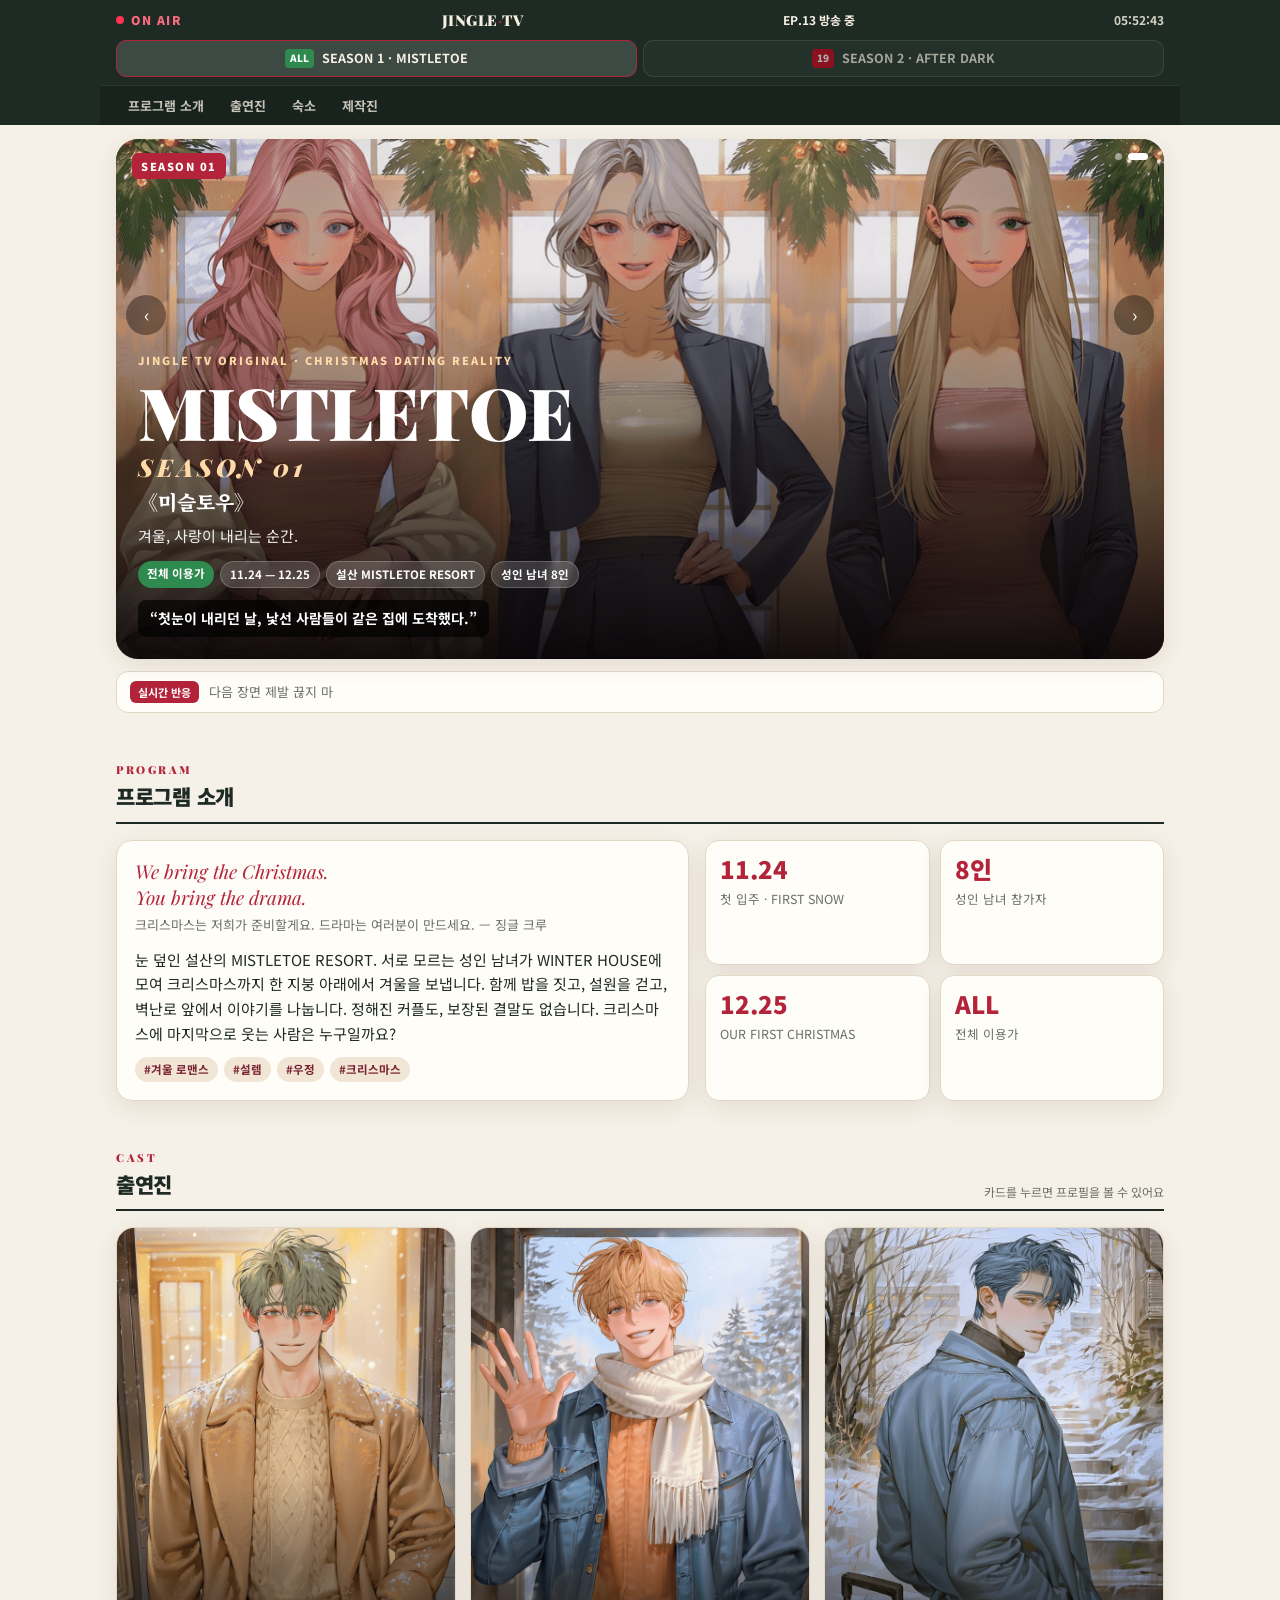
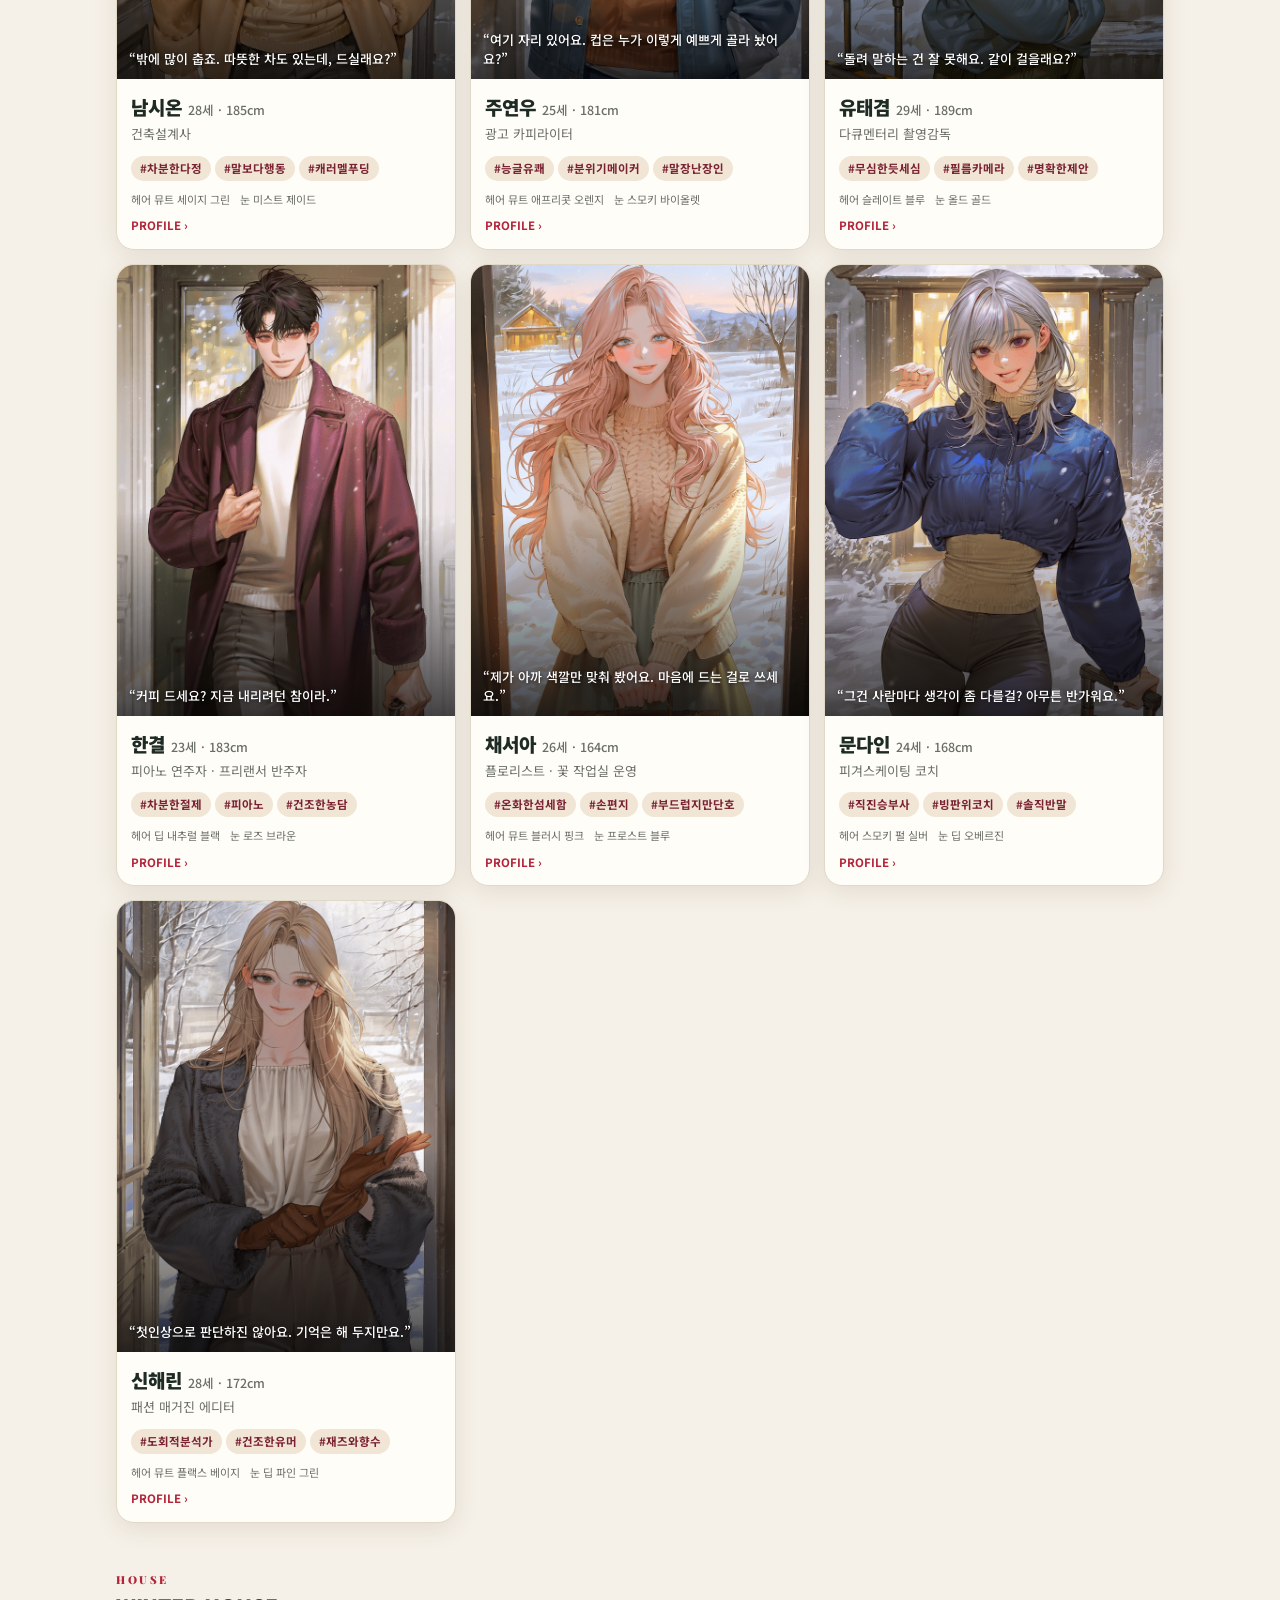
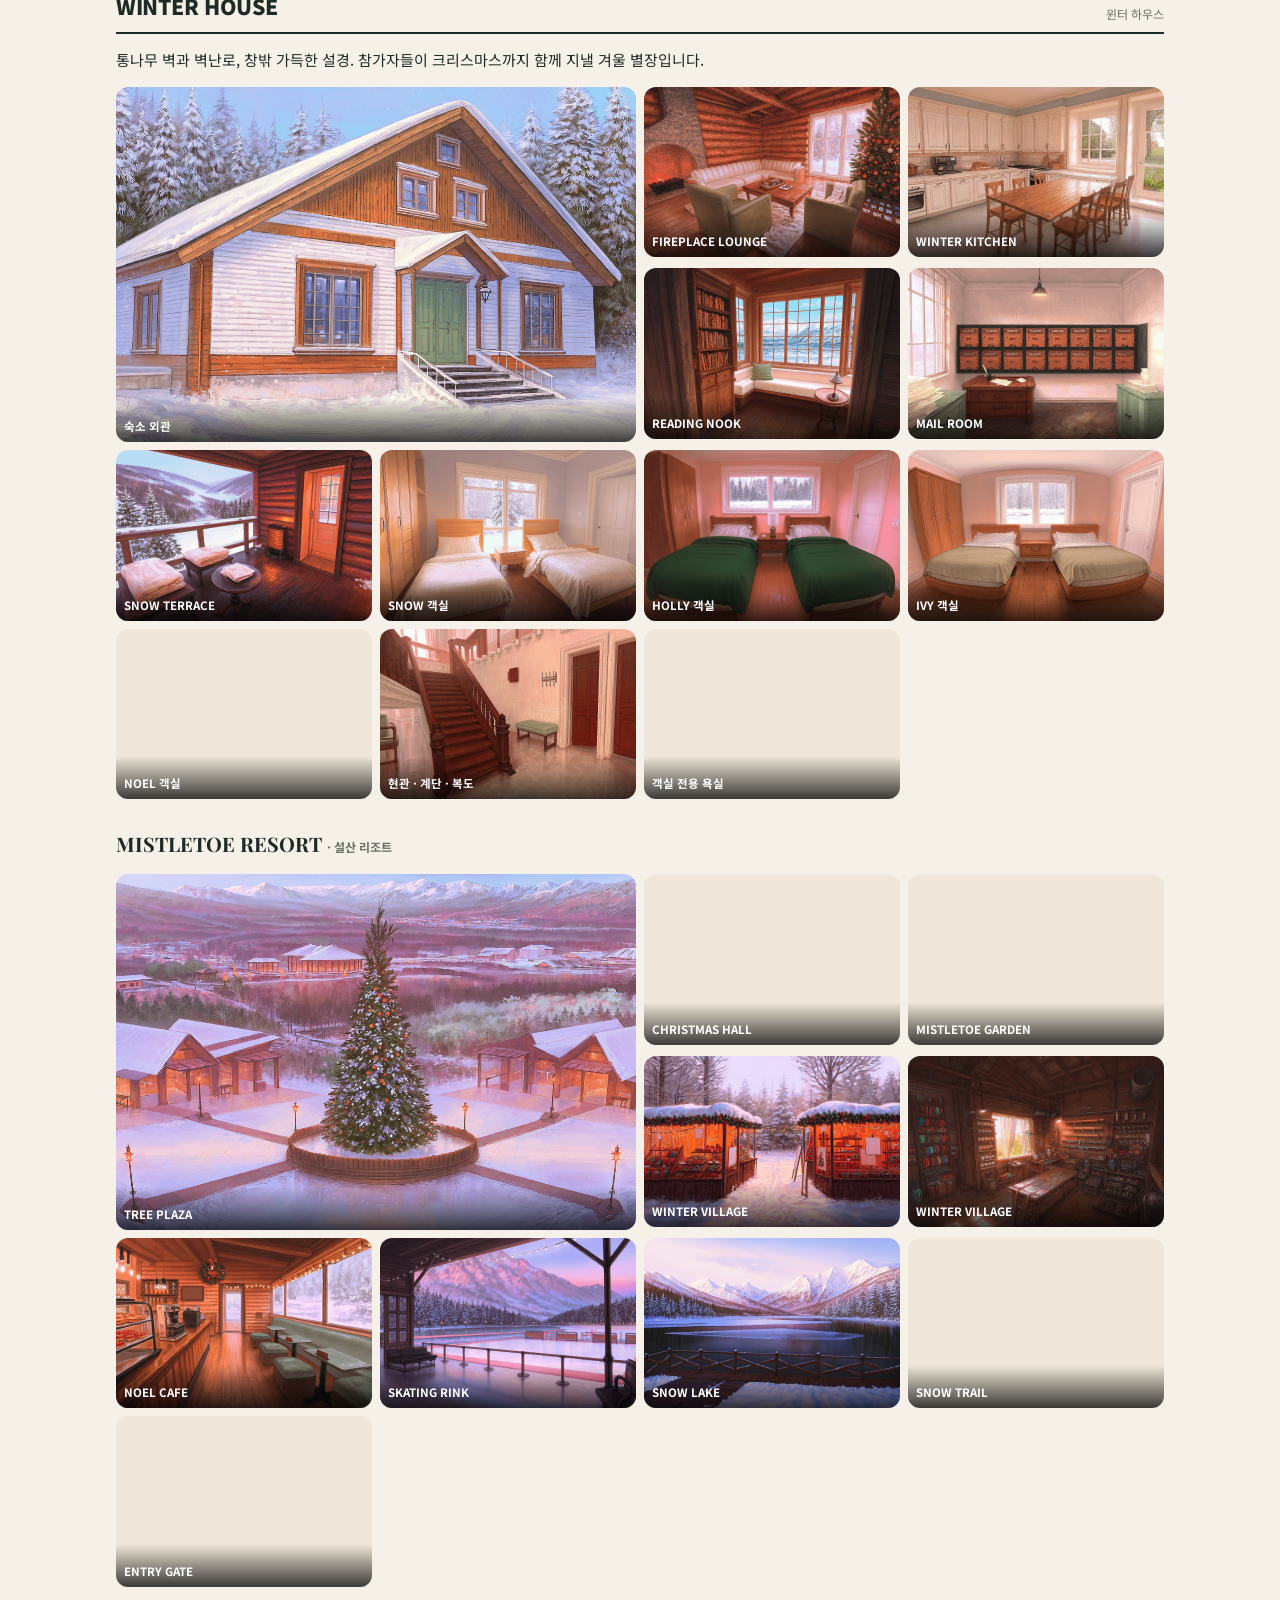
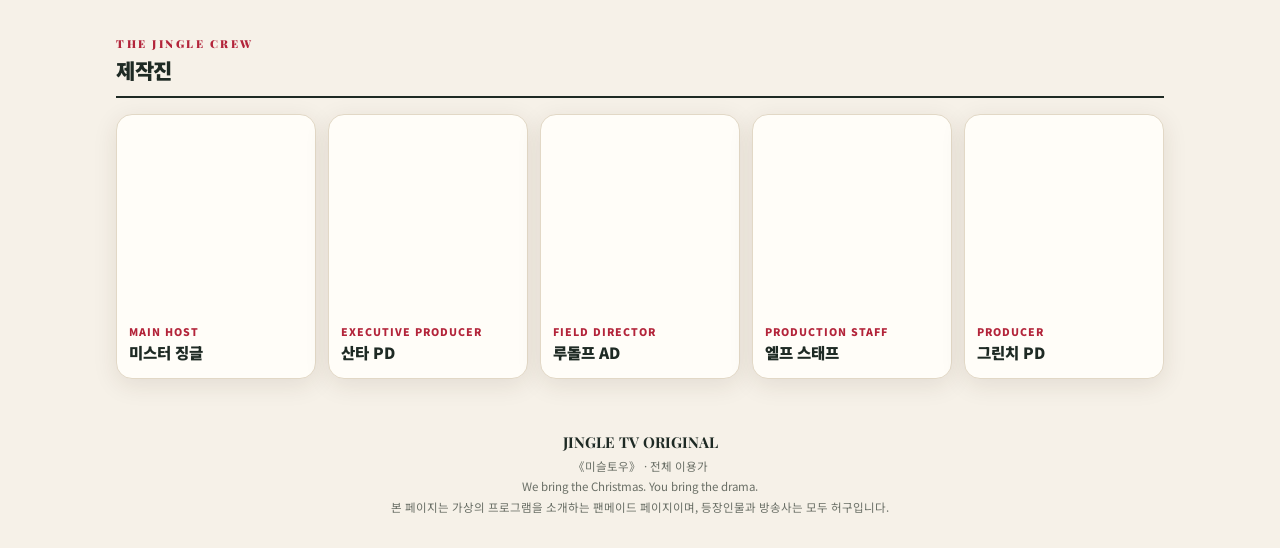
==== index.html @ e687de42 "미슬토우 프로그램 소개 페이지 Co-Authored-By: Claude Opus 5.5 <noreply@anthropic.com>" ====
<!DOCTYPE html>
<html lang="ko">
<head>
<meta charset="utf-8">
<meta name="viewport" content="width=device-width, initial-scale=1, viewport-fit=cover">
<title>미슬토우 · JINGLE TV</title>
<meta name="description" content="JINGLE TV 오리지널 크리스마스 연애 리얼리티 《미슬토우》 시즌 1 MISTLETOE · 시즌 2 AFTER DARK 프로그램 소개">
<meta property="og:title" content="《미슬토우》 · JINGLE TV ORIGINAL">
<meta property="og:description" content="겨울, 사랑이 내리는 순간. 설산 리조트에서 보내는 크리스마스.">
<meta property="og:image" content="assets/s1-group-1.png">
<link rel="preconnect" href="https://fonts.googleapis.com">
<link rel="preconnect" href="https://fonts.gstatic.com" crossorigin>
<link href="https://fonts.googleapis.com/css2?family=Noto+Sans+KR:wght@400;500;700;900&family=Noto+Serif+KR:wght@600;900&family=Playfair+Display:ital,wght@0,700;0,900;1,700&display=swap" rel="stylesheet">
<style>
/* ── SEASON THEMES ───────────────────────────── */
:root,[data-season="s1"]{
  --bg:#f6f1e8;--bg2:#efe7d9;--card:#fffdf8;--ink:#1e2a24;--sub:#6a6f66;--line:#e2d8c6;
  --acc:#b3243a;--acc2:#2f5d46;--gold:#b8913d;--chip:#f1e6d6;--chipt:#7a2232;
  --bar:#1d2b24;--bart:#f6efe2;--hero1:#2f5d46;--hero2:#7a1d2c;--shadow:0 6px 24px rgba(60,40,20,.10);
  --out:#1d2b24;--outt:#f3ede2;--sel:#b3243a;
  color-scheme:light;
}
[data-season="s2"]{
  --bg:#0e0a0c;--bg2:#160f13;--card:#1b1317;--ink:#f3e9e3;--sub:#ad9ea2;--line:#33242b;
  --acc:#c23a55;--acc2:#d4af6a;--gold:#d4af6a;--chip:#2a1b22;--chipt:#f0c9a4;
  --bar:#060405;--bart:#f3e9e3;--hero1:#2a0e18;--hero2:#4a1430;--shadow:0 6px 28px rgba(0,0,0,.45);
  --out:#060405;--outt:#efe3dc;--sel:#d4af6a;
  color-scheme:dark;
}
*{box-sizing:border-box}
html{scroll-behavior:smooth;scroll-padding-top:112px;-webkit-text-size-adjust:100%}
body{margin:0;background:var(--bg);color:var(--ink);font-family:"Noto Sans KR",system-ui,-apple-system,"Apple SD Gothic Neo",sans-serif;line-height:1.65;transition:background .5s,color .5s;overflow-x:hidden}
img{display:block;max-width:100%}
button{font:inherit;color:inherit}
a{color:inherit}
.wrap{max-width:1080px;margin:0 auto;padding:0 16px}

/* ── TOP BAR ─────────────────────────────────── */
.top{position:sticky;top:0;z-index:50;background:var(--bar);color:var(--bart);transition:background .5s;padding-top:env(safe-area-inset-top,0)}
.bar{display:flex;align-items:center;justify-content:space-between;gap:10px;height:40px;font-size:12px;font-weight:700}
.live{display:flex;align-items:center;gap:7px;letter-spacing:1.5px;color:#ff6b81;font-weight:900}
.live i{width:8px;height:8px;border-radius:50%;background:#ff3355;animation:bl 1.1s infinite}
@keyframes bl{50%{opacity:.2}}
.logo{font-family:"Playfair Display",serif;font-weight:900;font-size:15px;letter-spacing:.5px;white-space:nowrap}
.logo b{color:var(--sel)}
.clk{font-variant-numeric:tabular-nums;opacity:.85;white-space:nowrap}
.status{white-space:nowrap;overflow:hidden;text-overflow:ellipsis}
.seasonbar{display:flex;gap:6px;padding:0 0 8px}
.sbtn{flex:1;display:flex;align-items:center;justify-content:center;gap:8px;border:1px solid rgba(255,255,255,.16);background:rgba(255,255,255,.05);border-radius:10px;padding:7px 8px;cursor:pointer;font-size:12.5px;font-weight:700;color:var(--bart);opacity:.62;transition:.25s;min-width:0}
.sbtn span{white-space:nowrap;overflow:hidden;text-overflow:ellipsis}
.sbtn em{font-style:normal;font-size:10px;font-weight:900;border-radius:4px;padding:1px 5px;flex:none}
.sbtn[data-s="s1"] em{background:#2f8a4f;color:#fff}
.sbtn[data-s="s2"] em{background:#d0021b;color:#fff}
.sbtn.on{opacity:1;background:rgba(255,255,255,.14);border-color:var(--sel)}
.gnb{display:flex;gap:2px;overflow-x:auto;scrollbar-width:none;border-top:1px solid rgba(255,255,255,.08);background:rgba(0,0,0,.18)}
.gnb::-webkit-scrollbar{display:none}
.gnb a{flex:none;text-decoration:none;font-size:13px;font-weight:700;padding:9px 12px;opacity:.78}
.gnb a:hover{opacity:1;color:var(--sel)}

/* ── HERO ────────────────────────────────────── */
.hero{position:relative;margin-top:14px;border-radius:22px;overflow:hidden;min-height:520px;background:linear-gradient(135deg,var(--hero1),var(--hero2));color:#fff;box-shadow:var(--shadow);touch-action:pan-y}
.hero .slide{position:absolute;inset:0;width:100%;height:100%;object-fit:cover;object-position:center 22%;opacity:0;transition:opacity 1.2s ease}
.hero .slide.on{opacity:1}
.hero:after{content:"";position:absolute;inset:0;background:linear-gradient(180deg,rgba(0,0,0,.05) 25%,rgba(0,0,0,.25) 50%,rgba(8,4,6,.92));pointer-events:none}
.snow{position:absolute;inset:0;z-index:1;pointer-events:none;overflow:hidden}
.snow i{position:absolute;top:-10px;width:6px;height:6px;border-radius:50%;background:#fff;opacity:.8;animation:fall linear infinite}
[data-season="s2"] .snow i{background:#f2c46b;width:3px;height:3px;opacity:.7;box-shadow:0 0 6px #f2c46b}
@keyframes fall{to{transform:translate3d(30px,560px,0)}}
.hin{position:absolute;left:0;right:0;bottom:0;z-index:2;padding:24px 22px 22px}
.eyebrow{font-size:11px;font-weight:900;letter-spacing:2px;color:#ffd9a8;text-transform:uppercase}
.htitle{margin:6px 0 2px;font-family:"Playfair Display",serif;font-size:clamp(40px,8vw,72px);line-height:1;font-weight:900;letter-spacing:-.5px}
.htitle small{display:block;font-size:.34em;letter-spacing:4px;font-style:italic;color:#ffd9a8;margin-top:8px}
.hko{font-family:"Noto Serif KR",serif;font-weight:900;font-size:20px;margin-top:6px}
.hhook{font-size:15px;opacity:.92;margin:6px 0 12px}
.badges{display:flex;flex-wrap:wrap;gap:6px;margin-bottom:12px}
.badges span{font-size:11.5px;font-weight:700;padding:3px 9px;border-radius:20px;background:rgba(255,255,255,.16);backdrop-filter:blur(6px);border:1px solid rgba(255,255,255,.2)}
.badges .rate{background:#2f8a4f;border:0}
[data-season="s2"] .badges .rate{background:#d0021b}
.cap{display:inline-block;background:rgba(0,0,0,.66);border-radius:8px;padding:7px 12px;font-size:14px;font-weight:700;min-height:36px;transition:opacity .3s}
.harrow{position:absolute;top:30%;z-index:3;width:40px;height:40px;border-radius:50%;border:0;background:rgba(0,0,0,.38);color:#fff;font-size:18px;cursor:pointer;backdrop-filter:blur(4px)}
.harrow.l{left:10px}.harrow.r{right:10px}
.hdots{position:absolute;top:14px;right:16px;z-index:3;display:flex;gap:6px}
.hdots i{width:7px;height:7px;border-radius:50%;background:rgba(255,255,255,.45)}
.hdots i.on{background:#fff;width:20px;border-radius:5px}
.htag{position:absolute;top:14px;left:16px;z-index:3;font-size:11px;font-weight:900;letter-spacing:1.5px;background:var(--acc);padding:4px 9px;border-radius:6px}

.ticker{margin:12px 0 0;background:var(--card);border:1px solid var(--line);border-radius:12px;padding:9px 13px;font-size:13px;display:flex;gap:10px;align-items:center;overflow:hidden}
.ticker b{flex:none;background:var(--acc);color:#fff;border-radius:6px;padding:2px 8px;font-size:11px}
.ticker span{white-space:nowrap;overflow:hidden;text-overflow:ellipsis;color:var(--sub);transition:opacity .3s}

/* ── SECTIONS ────────────────────────────────── */
section{padding-top:8px}
.sh{display:flex;align-items:flex-end;justify-content:space-between;gap:10px;margin:40px 0 4px;border-bottom:2px solid var(--ink);padding-bottom:8px}
.sh h2{margin:0;font-size:21px;font-weight:900;letter-spacing:-.3px}
.sh h2 small{display:block;font-family:"Playfair Display",serif;font-size:11px;letter-spacing:2.5px;color:var(--acc);font-weight:900;text-transform:uppercase}
.sh .hint{font-size:12px;color:var(--sub);text-align:right}
.lead{font-size:15px;margin:14px 0}
.fade{animation:fd .45s ease}
@keyframes fd{from{opacity:0;transform:translateY(8px)}}

.intro{display:grid;grid-template-columns:1.25fr 1fr;gap:16px;margin-top:16px}
.panel{background:var(--card);border:1px solid var(--line);border-radius:16px;padding:18px;box-shadow:var(--shadow)}
.slogan{font-family:"Playfair Display",serif;font-style:italic;font-size:19px;color:var(--acc);margin:0 0 4px;line-height:1.35}
.slogan+p{margin:0 0 12px;color:var(--sub);font-size:13px}
.stats{display:grid;grid-template-columns:1fr 1fr;gap:10px}
.stat{background:var(--card);border:1px solid var(--line);border-radius:14px;padding:14px;box-shadow:var(--shadow)}
.stat b{display:block;font-size:24px;font-weight:900;color:var(--acc);line-height:1.2}
.stat span{font-size:12.5px;color:var(--sub)}
.kw{display:flex;flex-wrap:wrap;gap:6px;margin-top:10px}
.tg{display:inline-block;padding:3px 9px;border-radius:20px;background:var(--chip);color:var(--chipt);font-size:11.5px;font-weight:700}

.routes{display:grid;grid-template-columns:1fr 1fr;gap:14px;margin-top:16px}
.route{position:relative;background:var(--card);border:1px solid var(--line);border-radius:16px;padding:18px;box-shadow:var(--shadow);overflow:hidden}
.route .no{font-family:"Playfair Display",serif;font-size:11px;letter-spacing:2px;font-weight:900;color:var(--acc)}
.route h3{margin:2px 0 2px;font-family:"Noto Serif KR",serif;font-size:19px}
.route .when{font-size:12.5px;font-weight:700;color:var(--acc2)}
.route p{font-size:13.5px;color:var(--sub);margin:8px 0}
.scene{background:var(--bg2);border-radius:10px;padding:11px 12px;font-size:13px;margin-top:8px}
.scene q{display:block;quotes:none;margin:2px 0}
.scene q b{color:var(--acc)}

/* cast */
.cast{display:grid;grid-template-columns:repeat(3,1fr);gap:14px;margin-top:16px}
.cc{position:relative;background:var(--card);border:1px solid var(--line);border-radius:18px;overflow:hidden;cursor:pointer;box-shadow:var(--shadow);transition:transform .25s,box-shadow .25s;text-align:left;padding:0}
.cc:hover{transform:translateY(-4px)}
.cc .im{aspect-ratio:3/4;overflow:hidden;background:var(--bg2);position:relative}
.cc img{width:100%;height:100%;object-fit:cover;object-position:center 18%;transition:transform .6s}
.cc:hover img{transform:scale(1.05)}
.cc .im:after{content:"";position:absolute;inset:auto 0 0 0;height:45%;background:linear-gradient(180deg,transparent,rgba(0,0,0,.72))}
.cc .quote{position:absolute;left:12px;right:12px;bottom:10px;z-index:2;color:#fff;font-size:13px;font-weight:500;line-height:1.45;text-shadow:0 1px 4px rgba(0,0,0,.6)}
.cc .badge{position:absolute;top:10px;left:10px;z-index:2;font-size:10.5px;font-weight:900;letter-spacing:1px;background:var(--acc);color:#fff;padding:3px 8px;border-radius:6px}
.cc .tx{padding:12px 14px 14px}
.nm{font-size:19px;font-weight:900;display:flex;align-items:baseline;gap:6px;flex-wrap:wrap}
.nm small{font-size:12.5px;color:var(--sub);font-weight:500}
.rl{font-size:13px;color:var(--sub);margin:1px 0 8px}
.sw{display:flex;gap:10px;margin-top:9px;font-size:11px;color:var(--sub);flex-wrap:wrap}
.sw span{display:flex;align-items:center;gap:5px}
.sw i{width:13px;height:13px;border-radius:50%;border:1px solid rgba(0,0,0,.15);display:inline-block}
.more{font-size:11.5px;font-weight:700;color:var(--acc);margin-top:8px}

/* stills rail */
.rail{display:flex;gap:12px;overflow-x:auto;padding:16px 2px 14px;scroll-snap-type:x mandatory;-webkit-overflow-scrolling:touch}
.rail::-webkit-scrollbar{height:6px}.rail::-webkit-scrollbar-thumb{background:var(--line);border-radius:6px}
.still{flex:0 0 240px;scroll-snap-align:start;background:#1b1a22;border-radius:16px;padding:7px;cursor:pointer;border:0;text-align:left}
.still .im{aspect-ratio:3/4;border-radius:11px;overflow:hidden}
.still img{width:100%;height:100%;object-fit:cover;object-position:center 20%}
.still .lb{display:flex;justify-content:space-between;gap:6px;padding:8px 5px 3px;color:#fff;font-size:12px;font-weight:700}
.still .lb i{font-style:normal;color:#ff8a9e;font-size:10px;white-space:nowrap}

/* schedule */
.days{display:grid;grid-template-columns:repeat(8,1fr);gap:6px;margin-top:16px}
.day{border:1px solid var(--line);background:var(--card);border-radius:12px;padding:8px 4px;cursor:pointer;text-align:center;transition:.2s}
.day b{display:block;font-size:11px;letter-spacing:1px;color:var(--sub)}
.day span{display:block;font-size:15px;font-weight:900}
.day.on{background:var(--acc);border-color:var(--acc);color:#fff}
.day.on b{color:rgba(255,255,255,.8)}
.dayview{margin-top:12px;background:var(--card);border:1px solid var(--line);border-radius:16px;padding:18px;box-shadow:var(--shadow)}
.dayview h3{margin:0;font-family:"Playfair Display",serif;font-size:26px;line-height:1.15}
.dayview h3 small{display:block;font-family:"Noto Sans KR",sans-serif;font-size:12px;color:var(--sub);font-weight:700;letter-spacing:1px}
.dayview .ko{font-size:14px;color:var(--sub);margin:2px 0 12px}
.tl{list-style:none;margin:0;padding:0;border-left:2px solid var(--line);margin-left:6px}
.tl li{position:relative;padding:6px 0 6px 18px;font-size:14px}
.tl li:before{content:"";position:absolute;left:-7px;top:13px;width:12px;height:12px;border-radius:50%;background:var(--card);border:2px solid var(--acc)}
.tl li.hi:before{background:var(--acc)}
.tl time{font-weight:900;font-variant-numeric:tabular-nums;margin-right:8px;color:var(--acc)}
.note{font-size:12px;color:var(--sub);margin:10px 0 0}

/* signature */
.sig{display:grid;grid-template-columns:repeat(auto-fill,minmax(230px,1fr));gap:12px;margin-top:16px}
.sg{background:var(--card);border:1px solid var(--line);border-radius:16px;padding:16px;box-shadow:var(--shadow);position:relative;overflow:hidden}
.sg .ic{font-size:24px}
.sg h4{margin:4px 0 2px;font-family:"Playfair Display",serif;font-size:17px;letter-spacing:.3px}
.sg .k{font-size:12px;color:var(--acc);font-weight:700}
.sg p{font-size:13px;color:var(--sub);margin:6px 0 0}

/* privileges / cards */
.tiers{display:grid;grid-template-columns:repeat(auto-fill,minmax(180px,1fr));gap:12px;margin-top:16px}
.ticket{border-radius:16px;padding:16px;color:#fff;position:relative;overflow:hidden;min-height:150px;box-shadow:var(--shadow)}
.ticket:after{content:"";position:absolute;right:-30px;top:-30px;width:110px;height:110px;border-radius:50%;background:rgba(255,255,255,.12)}
.ticket .gr{font-family:"Playfair Display",serif;font-size:30px;font-weight:900;line-height:1}
.ticket .nmx{font-size:12px;font-weight:900;letter-spacing:1.5px;margin-top:4px;opacity:.9}
.ticket p{font-size:12.5px;margin:10px 0 0;opacity:.92}
.ticket .lim{display:inline-block;margin-top:8px;font-size:11px;font-weight:700;background:rgba(0,0,0,.25);border-radius:6px;padding:2px 7px}
.rules{margin-top:12px;display:grid;grid-template-columns:repeat(3,1fr);gap:10px}
.rule{background:var(--card);border:1px solid var(--line);border-radius:14px;padding:13px}
.rule b{font-size:11px;letter-spacing:1px;color:var(--acc)}
.rule h5{margin:2px 0;font-size:15px}
.rule p{margin:0;font-size:12.5px;color:var(--sub)}

/* house */
.house{display:grid;grid-template-columns:1.1fr 1fr;gap:14px;margin-top:16px}
.floor{background:var(--card);border:1px solid var(--line);border-radius:16px;padding:16px;box-shadow:var(--shadow)}
.floor h4{margin:0 0 8px;font-size:13px;letter-spacing:1.5px;color:var(--acc)}
.rooms{display:grid;grid-template-columns:1fr 1fr;gap:8px}
.room{border-radius:12px;padding:12px;color:#fff;font-weight:900;font-family:"Playfair Display",serif;font-size:18px;position:relative;min-height:70px}
.room small{display:block;font-family:"Noto Sans KR",sans-serif;font-size:11px;font-weight:500;opacity:.85}
.fl{list-style:none;padding:0;margin:0}
.fl li{display:flex;justify-content:space-between;gap:10px;padding:7px 0;border-bottom:1px dashed var(--line);font-size:13.5px}
.fl li:last-child{border:0}
.fl li span:last-child{color:var(--sub);font-size:12px;white-space:nowrap}
.grid-ph{display:grid;grid-template-columns:repeat(4,1fr);gap:8px;margin-top:14px}
.ph{position:relative;border-radius:12px;overflow:hidden;aspect-ratio:3/2;cursor:pointer;border:0;padding:0;background:var(--bg2)}
.ph img{width:100%;height:100%;object-fit:cover;transition:transform .5s}
.ph:hover img{transform:scale(1.06)}
.ph span{position:absolute;left:0;right:0;bottom:0;padding:18px 8px 6px;font-size:11.5px;font-weight:700;color:#fff;background:linear-gradient(180deg,transparent,rgba(0,0,0,.75));text-align:left}
.ph.wide{grid-column:span 2;grid-row:span 2;aspect-ratio:auto}

/* crew */
.crew{display:grid;grid-template-columns:repeat(5,1fr);gap:12px;margin-top:16px}
.cr{background:var(--card);border:1px solid var(--line);border-radius:16px;overflow:hidden;cursor:pointer;padding:0;text-align:left;box-shadow:var(--shadow)}
.cr .im{aspect-ratio:1/1;overflow:hidden}
.cr img{width:100%;height:100%;object-fit:cover;object-position:center 15%}
.cr .tx{padding:10px 12px 12px}
.cr .ro{font-size:10.5px;font-weight:900;letter-spacing:1px;color:var(--acc)}
.cr .n{font-size:15.5px;font-weight:900}
.cr p{margin:3px 0 0;font-size:12px;color:var(--sub);line-height:1.5}

/* command demo */
.cmd{background:var(--card);border:1px solid var(--line);border-radius:16px;padding:14px;margin-top:16px;box-shadow:var(--shadow)}
.btns{display:flex;flex-wrap:wrap;gap:6px}
.btns button{border:0;border-radius:20px;padding:6px 12px;background:var(--chip);color:var(--chipt);font-size:12.5px;font-weight:700;cursor:pointer}
.btns button.on{background:var(--acc);color:#fff}
.btns button i{font-style:normal;font-size:10px;opacity:.75;margin-left:4px}
.desc{font-size:12.5px;color:var(--sub);margin:10px 0 0}
.out{margin-top:10px;background:var(--out);color:var(--outt);border-radius:12px;padding:14px;font-size:13px;white-space:pre-wrap;font-family:"Noto Sans KR",ui-monospace,monospace;line-height:1.7;min-height:120px;max-height:380px;overflow:auto}
.out em{display:block;color:#ff8a9e;font-style:normal;font-size:11px;margin-bottom:6px;letter-spacing:1px}

/* live log */
.lg div{display:flex;gap:9px;font-size:13px;padding:8px 0;border-bottom:1px dashed var(--line);animation:fd .5s}
.lg div:last-child{border:0}
.lg time{flex:none;color:var(--sub);font-variant-numeric:tabular-nums}
.lg b{flex:none;font-size:10.5px;border-radius:6px;padding:0 7px;height:20px;line-height:20px;background:var(--chip);color:var(--chipt)}
.lg b.f{background:var(--acc);color:#fff}

/* guide */
.guide{display:grid;grid-template-columns:1fr 1fr;gap:14px;margin-top:16px}
.guide ul{margin:6px 0 0;padding-left:18px;font-size:13.5px}
.guide li{margin:4px 0}
.guide h4{margin:0;font-size:15px}

.ft{text-align:center;font-size:11.5px;color:var(--sub);margin:50px 0 30px;line-height:1.8}
.ft b{font-family:"Playfair Display",serif;font-size:15px;color:var(--ink)}

/* ── MODAL / LIGHTBOX ───────────────────────── */
.modal{position:fixed;inset:0;z-index:100;background:rgba(0,0,0,.72);display:none;align-items:flex-start;justify-content:center;overflow-y:auto;padding:30px 12px;backdrop-filter:blur(4px)}
.modal.on{display:flex}
.mbox{position:relative;width:100%;max-width:880px;background:var(--card);color:var(--ink);border-radius:20px;overflow:hidden;animation:fd .35s}
.mx{position:absolute;top:10px;right:10px;z-index:3;width:36px;height:36px;border-radius:50%;border:0;background:rgba(0,0,0,.5);color:#fff;font-size:18px;cursor:pointer}
.mtop{display:grid;grid-template-columns:340px 1fr;align-items:stretch}.mtop .im{position:relative;min-height:460px;background:var(--bg2);overflow:hidden}.mtop .im img{position:absolute;inset:0;width:100%;height:100%;object-fit:cover;object-position:center 15%}.mtop .im:after{content:"";position:absolute;inset:auto 0 0 0;height:38%;background:linear-gradient(180deg,transparent,rgba(0,0,0,.55));pointer-events:none}.mtag{position:absolute;top:12px;left:12px;z-index:2;font-size:10.5px;font-weight:900;letter-spacing:1.5px;color:#fff;background:var(--acc);border-radius:6px;padding:3px 9px}.mstripe{position:absolute;left:0;right:0;bottom:0;height:6px;display:flex;z-index:2}.mstripe i{flex:1}.mtx{padding:22px 22px 24px;background:radial-gradient(circle at 100% 0,color-mix(in srgb,var(--acc) 16%,transparent),transparent 55%)}
.mtx .nm{font-size:26px}
.prof{display:grid;grid-template-columns:72px 1fr;gap:4px 10px;font-size:13px;margin:12px 0 0}
.prof dt{color:var(--sub);font-weight:700}
.prof dd{margin:0}
.mgal{padding:4px 20px 22px}
.mgal h5{margin:8px 0 8px;font-size:12px;letter-spacing:1.5px;color:var(--acc)}
.mgrid{display:grid;grid-template-columns:repeat(5,1fr);gap:8px}
.mgrid button{border:0;padding:0;border-radius:10px;overflow:hidden;aspect-ratio:3/4;cursor:pointer;position:relative;background:var(--bg2)}
.mgrid img{width:100%;height:100%;object-fit:cover;object-position:center 20%}
.mgrid span{position:absolute;left:0;right:0;bottom:0;font-size:10.5px;color:#fff;padding:12px 5px 4px;background:linear-gradient(180deg,transparent,rgba(0,0,0,.8));font-weight:700}
.viewer{position:fixed;inset:0;z-index:120;background:rgba(0,0,0,.94);display:none;align-items:center;justify-content:center;flex-direction:column;padding:16px}
.viewer.on{display:flex}
.viewer img{max-width:100%;max-height:82vh;border-radius:10px;object-fit:contain}
.viewer .lbc{color:#fff;font-size:13px;margin-top:10px;font-weight:700;text-align:center}
.viewer button{position:absolute;border:0;background:rgba(255,255,255,.12);color:#fff;width:44px;height:44px;border-radius:50%;font-size:20px;cursor:pointer}
.viewer .p{left:12px;top:50%}.viewer .n{right:12px;top:50%}.viewer .x{right:12px;top:12px}

.gate{position:fixed;inset:0;z-index:140;background:rgba(6,3,5,.9);display:none;align-items:center;justify-content:center;padding:16px}
.gate.on{display:flex}
.gbox{max-width:380px;width:100%;background:#160f13;color:#f3e9e3;border:1px solid #3a2730;border-radius:18px;padding:24px;text-align:center}
.g19{width:64px;height:64px;border-radius:50%;border:4px solid #d0021b;color:#d0021b;font-weight:900;font-size:24px;display:flex;align-items:center;justify-content:center;margin:0 auto 12px}
.gbox p{font-size:13.5px;color:#c9b8bd;margin:8px 0 16px}
.gbox button{border:0;border-radius:10px;padding:10px 16px;font-weight:900;cursor:pointer;margin:3px}
.gbox .ok{background:#c23a55;color:#fff}.gbox .no{background:#2a1b22;color:#f0c9a4}

@media (max-width:860px){
  .intro,.routes,.house,.guide{grid-template-columns:1fr}
  .cast{grid-template-columns:repeat(2,1fr)}
  .crew{grid-template-columns:repeat(3,1fr)}
  .days{grid-template-columns:repeat(4,1fr)}
  .rules{grid-template-columns:1fr}
  .grid-ph{grid-template-columns:repeat(2,1fr)}
  .mtop{grid-template-columns:1fr}
  .mtop .im{min-height:0;height:min(70vh,540px)}
  .mgrid{grid-template-columns:repeat(3,1fr)}
}
@media (max-width:520px){
  .hero{min-height:560px}
  .hero:before{content:"← 밀어서 시즌 전환 →";position:absolute;top:44px;left:0;right:0;z-index:3;text-align:center;font-size:10.5px;font-weight:700;letter-spacing:1px;color:rgba(255,255,255,.75)}
  .hin{padding:18px 16px}
  .harrow{display:none}
  .cast{gap:10px}
  .cc .quote{display:none}
  .nm{font-size:17px}
  .crew{grid-template-columns:repeat(2,1fr)}
  .still{flex-basis:200px}
  .status{display:none}
  .sh .hint{display:none}
  .stat b{font-size:20px}
}
@media (prefers-reduced-motion:reduce){*{animation:none!important;transition:none!important}}
</style>
</head>
<body data-season="s1">

<header class="top">
  <div class="wrap">
    <div class="bar">
      <span class="live"><i></i>ON AIR</span>
      <span class="logo">JINGLE<b>·</b>TV</span>
      <span class="status" id="airStatus">—</span>
      <span class="clk" id="clk">--:--:--</span>
    </div>
    <div class="seasonbar" role="tablist" aria-label="시즌 선택">
      <button class="sbtn" data-s="s1" role="tab"><em>ALL</em><span>SEASON 1 · MISTLETOE</span></button>
      <button class="sbtn" data-s="s2" role="tab"><em>19</em><span>SEASON 2 · AFTER DARK</span></button>
    </div>
  </div>
  <nav class="gnb wrap" aria-label="섹션 이동">
    <a href="#about">프로그램 소개</a><a href="#cast">출연진</a><a href="#house">숙소</a><a href="#crew">제작진</a>
  </nav>
</header>

<main class="wrap" id="main">
  <div class="hero" id="hero">
    <div class="snow" id="snow"></div>
    <span class="htag" id="htag">JINGLE TV ORIGINAL</span>
    <div class="hdots" id="hdots"></div>
    <button class="harrow l" id="prevS" aria-label="이전 시즌">‹</button>
    <button class="harrow r" id="nextS" aria-label="다음 시즌">›</button>
    <div class="hin">
      <div class="eyebrow" id="heyebrow"></div>
      <div class="htitle" id="htitle"></div>
      <div class="hko" id="hko"></div>
      <div class="hhook" id="hhook"></div>
      <div class="badges" id="hbadges"></div>
      <div class="cap" id="cap"></div>
    </div>
  </div>
  <div class="ticker"><b>실시간 반응</b><span id="tk"></span></div>

  <div id="content"></div>

  <footer class="ft" id="footer"></footer>
</main>

<div class="modal" id="modal" aria-modal="true" role="dialog"><div class="mbox" id="mbox"></div></div>
<div class="viewer" id="lb" role="dialog" aria-modal="true">
  <button class="x" id="lbx" aria-label="닫기">✕</button>
  <button class="p" id="lbp" aria-label="이전">‹</button>
  <img id="lbi" alt="">
  <div class="lbc" id="lbc"></div>
  <button class="n" id="lbn" aria-label="다음">›</button>
</div>
<div class="gate" id="gate">
  <div class="gbox">
    <div class="g19">19</div>
    <b>MISTLETOE : AFTER DARK</b>
    <p>시즌 2는 성인 대상 프로그램입니다.<br>음주·흡연 장면과 성인 시청자 반응이 포함되어 있습니다.<br>만 19세 이상이신가요?</p>
    <button class="ok" id="gateOk">19세 이상, 입장하기</button>
    <button class="no" id="gateNo">시즌 1로 돌아가기</button>
  </div>
</div>

<script>
(function(){
'use strict';
var A='assets/';

/* ── CREW (common) ───────────────────────── */
var CREW=[
 {id:'jingle',ro:'MAIN HOST',n:'미스터 징글'},
 {id:'santa',ro:'EXECUTIVE PRODUCER',n:'산타 PD'},
 {id:'rudolph',ro:'FIELD DIRECTOR',n:'루돌프 AD'},
 {id:'elf',ro:'PRODUCTION STAFF',n:'엘프 스태프'},
 {id:'grinch',ro:'PRODUCER',n:'그린치 PD'}
];

/* ── SEASONS ─────────────────────────────── */
var D={
s1:{
 key:'s1',rating:'전체 이용가',ratingShort:'ALL',
 eyebrow:'JINGLE TV ORIGINAL · CHRISTMAS DATING REALITY',
 title:'MISTLETOE<small>SEASON 01</small>',ko:'《미슬토우》',hook:'겨울, 사랑이 내리는 순간.',
 heroes:['s1-group-1.png','s1-group-2.png'],
 badges:['11.24 — 12.25','설산 MISTLETOE RESORT','성인 남녀 8인'],
 caps:['“첫눈이 내리던 날, 낯선 사람들이 같은 집에 도착했다.”','[자막] 벽난로 앞, 아직 아무도 모르는 마음','크리스마스, 당신은 누구를 선택할까?','[자막] 눈이 그치기 전에 전하고 싶은 말'],
 ticks:['문다인 웃는 거 봐 ㅠㅠㅠ','채서아 컵 내려놓는 타이밍 뭐야ㅋㅋㅋ','아니 내 커플 주식 어쩌라고요','주연우 오늘 진짜 용기 냈다','데이트 한번인데 너무 앞서가지 말자','다음 장면 제발 끊지 마','남시온 말없이 차 내려주는 거 봤어?','한결 피아노 치는 장면 언제 나와요'],
 about:'눈 덮인 설산의 MISTLETOE RESORT. 서로 모르는 성인 남녀가 WINTER HOUSE에 모여 크리스마스까지 한 지붕 아래에서 겨울을 보냅니다. 함께 밥을 짓고, 설원을 걷고, 벽난로 앞에서 이야기를 나눕니다. 정해진 커플도, 보장된 결말도 없습니다. 크리스마스에 마지막으로 웃는 사람은 누구일까요?',
 kw:['겨울 로맨스','설렘','우정','크리스마스'],
 stats:[['11.24','첫 입주 · FIRST SNOW'],['8인','성인 남녀 참가자'],['12.25','OUR FIRST CHRISTMAS'],['ALL','전체 이용가']],
 cast:[
  {id:'sion',n:'남시온',a:28,g:'남',job:'건축설계사',h:'185cm',b:'02.07',smoke:'비흡연',scent:'편백 · 화이트 머스크',hair:'뮤트 세이지 그린',eye:'미스트 제이드',
   tags:['#차분한다정','#말보다행동','#캐러멜푸딩'],q:'“밖에 많이 춥죠. 따뜻한 차도 있는데, 드실래요?”',
   per:'차분·섬세·성실·생활력·은근한 고집. 작은 습관과 취향을 기억하고, 말보다 행동으로 보여준다.',mot:'일과 집만 반복하던 생활에서 벗어나 일상을 공유하는 연애를 기대.',life:'아침형 · 커피 · 요리 · 독서 · 건축 사진 · 정리'},
  {id:'yeonwoo',n:'주연우',a:25,g:'남',job:'광고 카피라이터',h:'181cm',b:'06.12',smoke:'비흡연',scent:'유자 · 네롤리',hair:'뮤트 애프리콧 오렌지',eye:'스모키 바이올렛',
   tags:['#능글유쾌','#분위기메이커','#말장난장인'],q:'“여기 자리 있어요. 컵은 누가 이렇게 예쁘게 골라 놨어요?”',
   per:'능글·유쾌·사교적·재치·승부욕. 대화를 주도하고 민망함은 농담으로 넘기지만, 진지한 감정 앞에선 서툴다.',mot:'재미있는 크리스마스와 예상 밖의 설렘.',life:'야행성 · 보드게임 · 즉흥 여행 · 크리스마스 음악 · 디저트'},
  {id:'taegyeom',n:'유태겸',a:29,g:'남',job:'다큐멘터리 촬영감독',h:'189cm',b:'11.18',smoke:'비흡연',scent:'시더우드 · 베르가못',hair:'슬레이트 블루',eye:'올드 골드',
   tags:['#무심한듯세심','#필름카메라','#명확한제안'],q:'“돌려 말하는 건 잘 못해요. 같이 걸을래요?”',
   per:'독립적·관찰형·현실적. 허세와 과장된 친절을 싫어하고 필요한 말은 직접 한다.',mot:'타인의 이야기를 기록하던 일에서 벗어나 자신의 경험을 만들기.',life:'새벽 산책 · 필름 사진 · 등산 · 커피 · 설경 촬영'},
  {id:'hangyeol',n:'한결',a:23,g:'남',job:'피아노 연주자 · 프리랜서 반주자',h:'183cm',b:'02.23',smoke:'비흡연',scent:'바이올렛 리프 · 앰브레트',hair:'딥 내추럴 블랙',eye:'로즈 브라운',
   tags:['#차분한절제','#피아노','#건조한농담'],q:'“커피 드세요? 지금 내리려던 참이라.”',
   per:'차분·절제·독립적·은근한 장난기. 말보다 관찰하고, 친해지면 건조한 농담을 던진다. 감정 표현이 조금 늦다.',mot:'정해진 악보 밖의 인연을 만나고 싶어서.',life:'피아노 · 독서 · 커피 · 산책'},
  {id:'seoa',n:'채서아',a:26,g:'여',job:'플로리스트 · 꽃 작업실 운영',h:'164cm',b:'04.16',smoke:'비흡연',scent:'프리지아 · 화이트 티',hair:'뮤트 블러시 핑크',eye:'프로스트 블루',
   tags:['#온화한섬세함','#손편지','#부드럽지만단호'],q:'“제가 아까 색깔만 맞춰 봤어요. 마음에 드는 걸로 쓰세요.”',
   per:'온화·섬세·감수성·자기 기준. 친절하지만 무조건 양보하지 않고, 갈등은 생각을 정리한 뒤 대화로 푼다.',mot:'남의 기념일을 위한 꽃을 만들다, 처음으로 자신을 위한 크리스마스를 기대.',life:'꽃 장식 · 리본 공예 · 차 · 손편지 · 딸기 케이크 · 밀크티'},
  {id:'dain',n:'문다인',a:24,g:'여',job:'피겨스케이팅 코치',h:'168cm',b:'01.26',smoke:'비흡연',scent:'그린애플 · 민트',hair:'스모키 펄 실버',eye:'딥 오베르진',
   tags:['#직진승부사','#빙판위코치','#솔직반말'],q:'“그건 사람마다 생각이 좀 다를걸? 아무튼 반가워요.”',
   per:'직진·솔직·활동적·낙천적·승부욕. 호불호가 분명하고 먼저 말을 건다. 감정이 얼굴에 그대로 드러난다.',mot:'운동과 일 밖의 새로운 자극, 솔직하게 다가오는 사람.',life:'스케이트 · 게임 · 야외 활동 · 매운 음식 · 탄산음료'},
  {id:'haerin',n:'신해린',a:28,g:'여',job:'패션 매거진 에디터',h:'172cm',b:'09.23',smoke:'비흡연',scent:'무화과 · 아이리스',hair:'뮤트 플랙스 베이지',eye:'딥 파인 그린',
   tags:['#도회적분석가','#건조한유머','#재즈와향수'],q:'“첫인상으로 판단하진 않아요. 기억은 해 두지만요.”',
   per:'도회적·분석적·독립적. 취향과 기준이 분명하고 누군가의 관심을 위해 자신을 바꾸지 않는다. 친해지면 장난이 많다.',mot:'직업적 평가 없이 자신을 알아가 줄 사람을 기대.',life:'재즈 · 전시 · 향수 · 독서 · 얼그레이 · 다크초콜릿'}
 ],
 houseName:'WINTER HOUSE',houseKo:'윈터 하우스',
 houseLead:'통나무 벽과 벽난로, 창밖 가득한 설경. 참가자들이 크리스마스까지 함께 지낼 겨울 별장입니다.',
 housePre:'place-house-',housePh:[[1,'숙소 외관'],[2,'FIREPLACE LOUNGE'],[3,'WINTER KITCHEN'],[4,'READING NOOK'],[5,'MAIL ROOM'],[6,'SNOW TERRACE'],[7,'SNOW 객실'],[9,'HOLLY 객실'],[10,'IVY 객실'],[8,'NOEL 객실'],[11,'현관 · 계단 · 복도'],[12,'객실 전용 욕실']]
},
s2:{
 key:'s2',rating:'19세 이상',ratingShort:'19',
 eyebrow:'JINGLE TV ORIGINAL · LATE NIGHT DATING REALITY',
 title:'AFTER DARK<small>MISTLETOE · SEASON 02</small>',ko:'《미슬토우 : AFTER DARK》',hook:'겨울, 마음이 가장 뜨거워지는 밤.',
 heroes:['s2-group-1.png','s2-group-2.png'],
 badges:['11.24 — 12.25','AFTER DARK HOUSE','성인 남녀 8인'],
 caps:['“같은 리조트, 다른 밤.”','[자막] 정규 일정이 끝난 뒤부터가 진짜','AFTER DARK — 오늘 밤의 주인공은?','[자막] 크리스마스까지, 마음은 아직 비공개'],
 ticks:['와 저걸 바로 수락하네ㅋㅋㅋㅋ','서라희 표정 순식간에 굳는 거 봐','내 커플 오늘 장례 치릅니다','백이건 말 돌리지 않는 거 좋다','그냥 데이트 신청임 아직 모른다','여기서 광고 넣으면 진짜 화낸다','도윤재 직구 미쳤다','차무진 결론부터 말하는 거 미쳤다'],
 about:'같은 설산 리조트, 다른 밤. AFTER DARK HOUSE에 입주한 성인 남녀가 크리스마스까지 매력과 취향으로 부딪힙니다. 벨벳 조명 아래의 라운지, 늦은 밤의 대화, 예상하지 못한 선택. 로맨스는 선택이고, 밤은 깁니다.',
 kw:['매력','취향','경쟁','심야 로맨스'],
 stats:[['11.24','첫 입주 · FIRST IMPRESSION'],['8인','성인 남녀 참가자'],['12.25','CHRISTMAS'],['19','성인 시청자 전용']],
 cast:[
  {id:'mujin',n:'차무진',a:31,g:'남',job:'프라이빗 라운지 브랜드 대표',h:'191cm',b:'12.08',smoke:'흡연',scent:'레더 · 베티버 · 앰버',hair:'블랙 체리',eye:'플래티넘 그레이',
   tags:['#결론부터','#협상가','#위스키와재즈'],q:'“결론부터 말하죠. 오늘 밤, 시간 있어요?”',
   per:'자신감·결단력·직접적·승부욕. 기회를 놓치지 않고 변명하지 않는다. 감정적 약점을 보이는 데는 서툴다.',mot:'예측하기 어려운 사람들과의 경쟁과 교류.',life:'웨이트 · 위스키 · 재즈 · 시가 문화 · 늦게 잠'},
  {id:'igeon',n:'백이건',a:27,g:'남',job:'DJ · 음악 프로듀서',h:'184cm',b:'07.30',smoke:'흡연',scent:'라임 · 진저 · 스모키 머스크',hair:'더스티 로즈 코퍼',eye:'뮤트 올리브',
   tags:['#즉흥능글','#판을즐기는','#심야산책'],q:'“와, 분위기부터 돈 좀 썼네. 여기 진짜 크리스마스 맞죠?”',
   per:'능글·즉흥·낙천·자유분방. 예상 밖의 반응을 즐기고 경쟁 중에도 농담을 던진다. 진심과 농담의 경계가 모호하다.',mot:'크리스마스의 새로운 경험.',life:'음악 · 클럽 문화 · 당구 · 심야 산책 · 늦은 기상'},
  {id:'jaeheon',n:'류재헌',a:29,g:'남',job:'프래그런스 브랜드 크리에이티브 디렉터',h:'187cm',b:'10.17',smoke:'비흡연',scent:'블랙티 · 샌들우드 · 스파이스',hair:'딥 인디고 바이올렛',eye:'가넷 로즈',
   tags:['#절제된관찰자','#향에민감','#계산된제안'],q:'“아까와 향이 달라졌네요. 조금 더 가벼운 쪽으로.”',
   per:'침착·관찰·감각·계산적. 취향과 패턴을 읽고 행동하지만 속내는 잘 설명하지 않는다.',mot:'통제된 일상에서 벗어나 새로운 취향 경험.',life:'향수 · 와인 · 전시 · 심야 음악 · 차'},
  {id:'yunjae',n:'도윤재',a:28,g:'남',job:'전직 펜싱 선수 · 펜싱 코치',h:'188cm',b:'08.09',smoke:'비흡연',scent:'주니퍼 · 화이트 스웨이드',hair:'더스티 펀',eye:'펄 오팔',
   tags:['#직구','#결과로증명','#야간산책'],q:'“돌려 말 안 할게요. 같이 걸어요, 지금.”',
   per:'승부욕·직설·침착·자기 기준. 사람을 이기려 하기보다 결과로 증명한다. 감정 설명엔 서툴지만 실수는 인정한다.',mot:'승패 없는 관계를 경험해 보고 싶어서.',life:'운동 · 요리 · 탄산수 · 야간 산책'},
  {id:'rahee',n:'서라희',a:28,g:'여',job:'광고 · 뷰티 모델',h:'170cm',b:'08.19',smoke:'흡연',scent:'블랙커런트 · 다마스크 로즈',hair:'뮤트 가넷 크림슨',eye:'페일 휘트 헤이즐',
   tags:['#대담한직진','#먼저제안','#밤라운지'],q:'“그럼 먼저 인사하는 건 자유죠? 어디 앉으실래요?”',
   per:'자신감·솔직·사교·대담. 주목을 즐기지만 관심을 구걸하지 않는다. 기회는 직접 만든다.',mot:'자유로운 환경에서 다양한 사람을 만나기.',life:'필라테스 · 패션 · 향수 · 사진 · 밤 라운지'},
  {id:'seon',n:'진세온',a:25,g:'여',job:'타투이스트 · 일러스트레이터',h:'162cm',b:'05.29',smoke:'흡연',scent:'블랙베리 · 바닐라 · 머스크',hair:'라일락 펄',eye:'뮤트 코랄',
   tags:['#예측불가','#별자리타투','#심야창작'],q:'“그럼 뭐 하러 데려왔겠어. 일단 설명부터 들어 봐.”',
   per:'짓궂음·자유분방·독특한 감각·순발력. 예상 밖의 대답으로 긴장을 푼다. 쉽게 싫증 낸다.',mot:'평소 만나지 못한 유형과의 교류.',life:'드로잉 · 게임 · 다트 · 인디 음악 · 심야 창작'},
  {id:'iseo',n:'한이서',a:30,g:'여',job:'아트 갤러리 디렉터',h:'173cm',b:'03.14',smoke:'비흡연',scent:'블랙 아이리스 · 파촐리',hair:'딥 피콕 그린',eye:'그래파이트 그레이',
   tags:['#절제된우아함','#명확한기준','#솔직함에약함'],q:'“처음 오셨으면 규칙부터 확인하는 게 편할 거예요.”',
   per:'침착·절제·독립·분석. 불필요한 신경전은 피하고 관심 있는 일엔 과감히 투자한다. 예상 밖의 솔직함에 약하다.',mot:'예측 불가능한 환경에서 자신의 취향이 어떻게 변하는지 경험.',life:'현대미술 · 클래식 · 와인 · 수영 · 혼자 보내는 아침'}
 ],
 houseName:'AFTER DARK HOUSE',houseKo:'애프터 다크 하우스',
 houseLead:'짙은 월넛 벽에 번지는 금빛 조명, 버건디 벨벳과 검은 대리석. 밤이 깊을수록 빛나는 집입니다.',
 housePre:'place-house2-',housePh:[[0,'숙소 외관'],[1,'MIDNIGHT LOUNGE'],[2,'DARK KITCHEN'],[3,'VELVET BAR'],[4,'GAME ROOM'],[5,'NIGHT TERRACE'],[6,'RUBY 객실'],[7,'ONYX 객실'],[8,'PLUM 객실'],[9,'AMBER 객실'],[10,'OPAL 객실'],[11,'현관 · 계단 · 복도'],[12,'객실 전용 욕실']]
}
};

var RESORT=[[7,'TREE PLAZA'],[9,'CHRISTMAS HALL'],[8,'MISTLETOE GARDEN'],[5,'WINTER VILLAGE'],[6,'WINTER VILLAGE'],[10,'NOEL CAFE'],[4,'SKATING RINK'],[3,'SNOW LAKE'],[2,'SNOW TRAIL'],[1,'ENTRY GATE']];

/* ── HELPERS ─────────────────────────────── */
function $(id){return document.getElementById(id)}
function esc(s){return String(s).replace(/[&<>"]/g,function(c){return{'&':'&amp;','<':'&lt;','>':'&gt;','"':'&quot;'}[c]})}
function img(src,alt,lazy){return '<img src="'+A+src+'" alt="'+esc(alt)+'"'+(lazy===false?'':' loading="lazy"')+' decoding="async" onerror="this.style.visibility=\'hidden\'">'}
function faceOf(c,s){return s+'-'+c.id+'-01.png'}
function stillOf(s,id,n){return s+'-'+id+'-'+(n<10?'0':'')+n+'.png'}
function store(k,v){try{if(v===undefined)return sessionStorage.getItem(k);sessionStorage.setItem(k,v)}catch(e){return null}}

var cur=null,capT=null,tkT=null,logT=null,heroT=null;

/* ── RENDER ──────────────────────────────── */
function render(key,fromUser){
  var d=D[key];cur=d;
  document.body.setAttribute('data-season',key);
  document.title=(key==='s1'?'미슬토우':'미슬토우 : AFTER DARK')+' · JINGLE TV';
  [].forEach.call(document.querySelectorAll('.sbtn'),function(b){var on=b.getAttribute('data-s')===key;b.classList.toggle('on',on);b.setAttribute('aria-selected',on)});
  try{history.replaceState(null,'','#'+key)}catch(e){}

  /* hero */
  var hero=$('hero');
  [].forEach.call(hero.querySelectorAll('.slide'),function(x){x.remove()});
  d.heroes.forEach(function(h,i){var im=document.createElement('img');im.className='slide'+(i===0?' on':'');im.src=A+h;im.alt=d.ko+' 출연진 단체 사진';hero.insertBefore(im,hero.firstChild)});
  $('hdots').innerHTML=d.heroes.map(function(_,i){return '<i'+(i===0?' class="on"':'')+'></i>'}).join('');
  var hi=0;clearInterval(heroT);
  heroT=setInterval(function(){var sl=hero.querySelectorAll('.slide'),dt=$('hdots').children;if(!sl.length)return;hi=(hi+1)%sl.length;[].forEach.call(sl,function(x,j){x.classList.toggle('on',sl.length-1-j===hi)});[].forEach.call(dt,function(x,j){x.className=j===hi?'on':''})},5200);
  $('heyebrow').textContent=d.eyebrow;
  $('htitle').innerHTML=d.title;
  $('hko').textContent=d.ko;
  $('hhook').textContent=d.hook;
  $('htag').textContent=key==='s1'?'SEASON 01':'SEASON 02';
  $('hbadges').innerHTML='<span class="rate">'+esc(d.rating)+'</span>'+d.badges.map(function(b){return '<span>'+esc(b)+'</span>'}).join('');
  makeSnow(key);

  /* captions + ticker */
  var ci=0,cap=$('cap');cap.textContent=d.caps[0];clearInterval(capT);
  capT=setInterval(function(){cap.style.opacity=0;setTimeout(function(){ci=(ci+1)%d.caps.length;cap.textContent=d.caps[ci];cap.style.opacity=1},300)},4000);
  var ti=0,tk=$('tk');tk.textContent=d.ticks[0];clearInterval(tkT);
  tkT=setInterval(function(){tk.style.opacity=0;setTimeout(function(){ti=(ti+1)%d.ticks.length;tk.textContent=d.ticks[ti];tk.style.opacity=1},250)},3200);

  /* body */
  var h='';
  h+=sec('about','PROGRAM','프로그램 소개','')+
    '<div class="intro"><div class="panel"><p class="slogan">We bring the Christmas.<br>You bring the drama.</p><p>크리스마스는 저희가 준비할게요. 드라마는 여러분이 만드세요. — 징글 크루</p><div class="lead" style="margin:0">'+esc(d.about)+'</div><div class="kw">'+d.kw.map(function(k){return '<span class="tg">#'+esc(k)+'</span>'}).join('')+'</div></div>'+
    '<div class="stats">'+d.stats.map(function(s){return '<div class="stat"><b>'+esc(s[0])+'</b><span>'+esc(s[1])+'</span></div>'}).join('')+'</div></div>';

  h+=sec('cast','CAST','출연진','카드를 누르면 프로필을 볼 수 있어요')+
    '<div class="cast">'+d.cast.map(function(c,i){return '<button class="cc" data-cast="'+i+'"><div class="im">'+img(faceOf(c,key),c.n)+'<div class="quote">'+esc(c.q)+'</div></div><div class="tx"><div class="nm">'+esc(c.n)+' <small>'+c.a+'세 · '+c.h+'</small></div><div class="rl">'+esc(c.job)+'</div>'+c.tags.map(function(t){return '<span class="tg">'+esc(t)+'</span>'}).join(' ')+'<div class="sw"><span>헤어 '+esc(c.hair)+'</span><span>눈 '+esc(c.eye)+'</span></div><div class="more">PROFILE ›</div></div></button>'}).join('')+'</div>';

  h+=sec('house','HOUSE',d.houseName,d.houseKo)+
    '<p class="lead">'+esc(d.houseLead)+'</p>';
  if(d.housePh){
    h+='<div class="grid-ph">'+d.housePh.map(function(p,i){return '<button class="ph'+(i===0?' wide':'')+'" data-gal="house" data-i="'+i+'">'+img(d.housePre+(p[0]<10?'0':'')+p[0]+'.png',p[1])+'<span>'+esc(p[1])+'</span></button>'}).join('')+'</div>';
  }
  h+='<h3 style="margin:28px 0 4px;font-family:\'Playfair Display\',serif;font-size:20px">MISTLETOE RESORT <small style="font-family:\'Noto Sans KR\';font-size:12px;color:var(--sub)">· 설산 리조트</small></h3>'+
    '<div class="grid-ph">'+RESORT.map(function(p,i){return '<button class="ph'+(i===0?' wide':'')+'" data-gal="resort" data-i="'+i+'">'+img('place-resort-'+(p[0]<10?'0':'')+p[0]+'.png',p[1])+'<span>'+esc(p[1])+'</span></button>'}).join('')+'</div>';

  h+=sec('crew','THE JINGLE CREW','제작진','')+
    '<div class="crew">'+CREW.map(function(c,i){return '<button class="cr" data-crew="'+i+'"><div class="im">'+img('crew-'+c.id+'-01.png',c.n)+'</div><div class="tx"><div class="ro">'+esc(c.ro)+'</div><div class="n">'+esc(c.n)+'</div></div></button>'}).join('')+'</div>';

  var c=$('content');c.innerHTML=h;c.classList.remove('fade');void c.offsetWidth;c.classList.add('fade');

  $('footer').innerHTML='<b>JINGLE TV ORIGINAL</b><br>'+esc(d.ko)+' · '+esc(d.rating)+'<br>We bring the Christmas. You bring the drama.<br>본 페이지는 가상의 프로그램을 소개하는 팬메이드 페이지이며, 등장인물과 방송사는 모두 허구입니다.';

  if(fromUser){window.scrollTo({top:0,behavior:'smooth'})}
}
function sec(id,en,ko,hint){return '<section id="'+id+'"><div class="sh"><h2><small>'+esc(en)+'</small>'+esc(ko)+'</h2><span class="hint">'+esc(hint)+'</span></div>'}
function makeSnow(key){
  var s=$('snow'),n=key==='s1'?36:26,h='';
  for(var i=0;i<n;i++){var sz=key==='s1'?(2+Math.random()*5):(1.5+Math.random()*2.5);h+='<i style="left:'+(Math.random()*100)+'%;width:'+sz+'px;height:'+sz+'px;animation-duration:'+(6+Math.random()*9)+'s;animation-delay:-'+(Math.random()*12)+'s;opacity:'+(.35+Math.random()*.6)+'"></i>'}
  s.innerHTML=h;
}

/* ── MODAL & LIGHTBOX ────────────────────── */
var gal=[],gi=0;
function openLB(list,i){gal=list;gi=i;showLB();$('lb').classList.add('on')}
function showLB(){$('lbi').src=A+gal[gi][0];$('lbi').alt=gal[gi][1];$('lbc').textContent=gal[gi][1]+'  ('+(gi+1)+' / '+gal.length+')'}
function closeLB(){$('lb').classList.remove('on')}
$('lbx').onclick=closeLB;
$('lbp').onclick=function(){gi=(gi-1+gal.length)%gal.length;showLB()};
$('lbn').onclick=function(){gi=(gi+1)%gal.length;showLB()};
$('lb').addEventListener('click',function(e){if(e.target===this)closeLB()});

function openCast(i){
  var c=cur.cast[i],key=cur.key;
  $('mbox').innerHTML='<button class="mx" aria-label="닫기">✕</button><div class="mtop"><div class="im">'+img(faceOf(c,key),c.n,false)+'<span class="mtag">'+(key==='s1'?'SEASON 01':'SEASON 02')+' · CAST</span></div><div class="mtx">'+
   '<span class="tg">'+esc(cur.ko)+'</span><div class="nm" style="margin-top:6px">'+esc(c.n)+' <small>'+c.a+'세 · '+c.g+'</small></div><div class="rl" style="font-size:14px">'+esc(c.job)+'</div><div style="font-size:14px;font-style:italic;color:var(--acc);margin:4px 0">'+esc(c.q)+'</div>'+
   '<dl class="prof"><dt>신체</dt><dd>'+c.h+' · 생일 '+c.b+' · '+c.smoke+'</dd><dt>헤어</dt><dd>'+esc(c.hair)+'</dd><dt>눈</dt><dd>'+esc(c.eye)+'</dd><dt>향</dt><dd>'+esc(c.scent)+'</dd><dt>성격</dt><dd>'+esc(c.per)+'</dd><dt>출연 계기</dt><dd>'+esc(c.mot)+'</dd><dt>취미·일상</dt><dd>'+esc(c.life)+'</dd></dl>'+
   '<div style="margin-top:10px">'+c.tags.map(function(t){return '<span class="tg">'+esc(t)+'</span>'}).join(' ')+'</div></div></div>';
  bindModal();
}
function openCrew(i){
  var c=CREW[i];
  $('mbox').innerHTML='<button class="mx" aria-label="닫기">✕</button><div class="mtop"><div class="im">'+img('crew-'+c.id+'-01.png',c.n,false)+'<span class="mtag">THE JINGLE CREW</span></div><div class="mtx"><div class="nm" style="margin-top:6px">'+esc(c.n)+' <small>'+esc(c.ro)+'</small></div></div></div>';
  bindModal();
}
function bindModal(list){
  var m=$('modal');m.classList.add('on');document.body.style.overflow='hidden';m.scrollTop=0;
  m.querySelector('.mx').onclick=closeModal;
  [].forEach.call(m.querySelectorAll('.mgrid button'),function(b){b.onclick=function(){openLB(list,+b.getAttribute('data-j'))}});
}
function closeModal(){$('modal').classList.remove('on');document.body.style.overflow=''}
$('modal').addEventListener('click',function(e){if(e.target===this)closeModal()});
document.addEventListener('keydown',function(e){
  if($('lb').classList.contains('on')){if(e.key==='Escape')closeLB();if(e.key==='ArrowLeft')$('lbp').click();if(e.key==='ArrowRight')$('lbn').click();return}
  if(e.key==='Escape')closeModal();
});

/* delegated clicks in content */
$('content').addEventListener('click',function(e){
  var t=e.target.closest('[data-cast],[data-crew],[data-gal]');if(!t)return;
  if(t.hasAttribute('data-cast'))openCast(+t.getAttribute('data-cast'));
  else if(t.hasAttribute('data-crew'))openCrew(+t.getAttribute('data-crew'));
  else if(t.hasAttribute('data-gal')){var g=t.getAttribute('data-gal'),l=g==='house'?cur.housePh.map(function(p){return[cur.housePre+(p[0]<10?'0':'')+p[0]+'.png',p[1]]}):RESORT.map(function(p){return['place-resort-'+(p[0]<10?'0':'')+p[0]+'.png',p[1]]});openLB(l,+t.getAttribute('data-i'))}
});
/* nav anchors: scroll without touching the season hash */
[].forEach.call(document.querySelectorAll('.gnb a'),function(a){a.addEventListener('click',function(e){e.preventDefault();var el=$(a.getAttribute('href').slice(1));if(el)el.scrollIntoView({behavior:'smooth'})})});

/* ── SEASON SWITCH ───────────────────────── */
function go(key,fromUser){
  if(key==='s2'){$('gate').classList.add('on');return}
  render(key,fromUser);
}
$('gateOk').onclick=function(){$('gate').classList.remove('on');render('s2',true)};
$('gateNo').onclick=function(){$('gate').classList.remove('on');if(!cur||cur.key!=='s1')render('s1');else{try{history.replaceState(null,'','#s1')}catch(e){}}};
[].forEach.call(document.querySelectorAll('.sbtn'),function(b){b.onclick=function(){var k=b.getAttribute('data-s');if(!cur||cur.key!==k)go(k,true)}});
$('prevS').onclick=$('nextS').onclick=function(){go(cur.key==='s1'?'s2':'s1',false)};
(function(){var h=$('hero'),x0=null,y0=null;
  h.addEventListener('touchstart',function(e){x0=e.touches[0].clientX;y0=e.touches[0].clientY},{passive:true});
  h.addEventListener('touchend',function(e){if(x0===null)return;var dx=e.changedTouches[0].clientX-x0,dy=e.changedTouches[0].clientY-y0;if(Math.abs(dx)>60&&Math.abs(dx)>Math.abs(dy)*1.5)go(cur.key==='s1'?'s2':'s1',false);x0=null},{passive:true});
})();
window.addEventListener('hashchange',function(){var k=location.hash.replace('#','');if((k==='s1'||k==='s2')&&cur&&k!==cur.key)go(k,false)});

/* ── CLOCK & AIR STATUS ──────────────────── */
function pad(n){return(n<10?'0':'')+n}
function tick(){
  var d=new Date();$('clk').textContent=pad(d.getHours())+':'+pad(d.getMinutes())+':'+pad(d.getSeconds());
  var y=d.getFullYear(),start=new Date(y,10,24),end=new Date(y,11,26),st;
  if(d<start){var dd=Math.ceil((start-d)/864e5);st='첫 방송 D-'+dd}
  else if(d<end){var ep=Math.floor((d-start)/864e5)+1;st='EP.'+pad(ep)+' 방송 중'}
  else st='전 회차 다시보기';
  $('airStatus').textContent=st;
}
tick();setInterval(tick,1000);

var init=location.hash.replace('#','');
if(init==='s2')go('s2');else render('s1');
})();
</script>
</body>
</html>
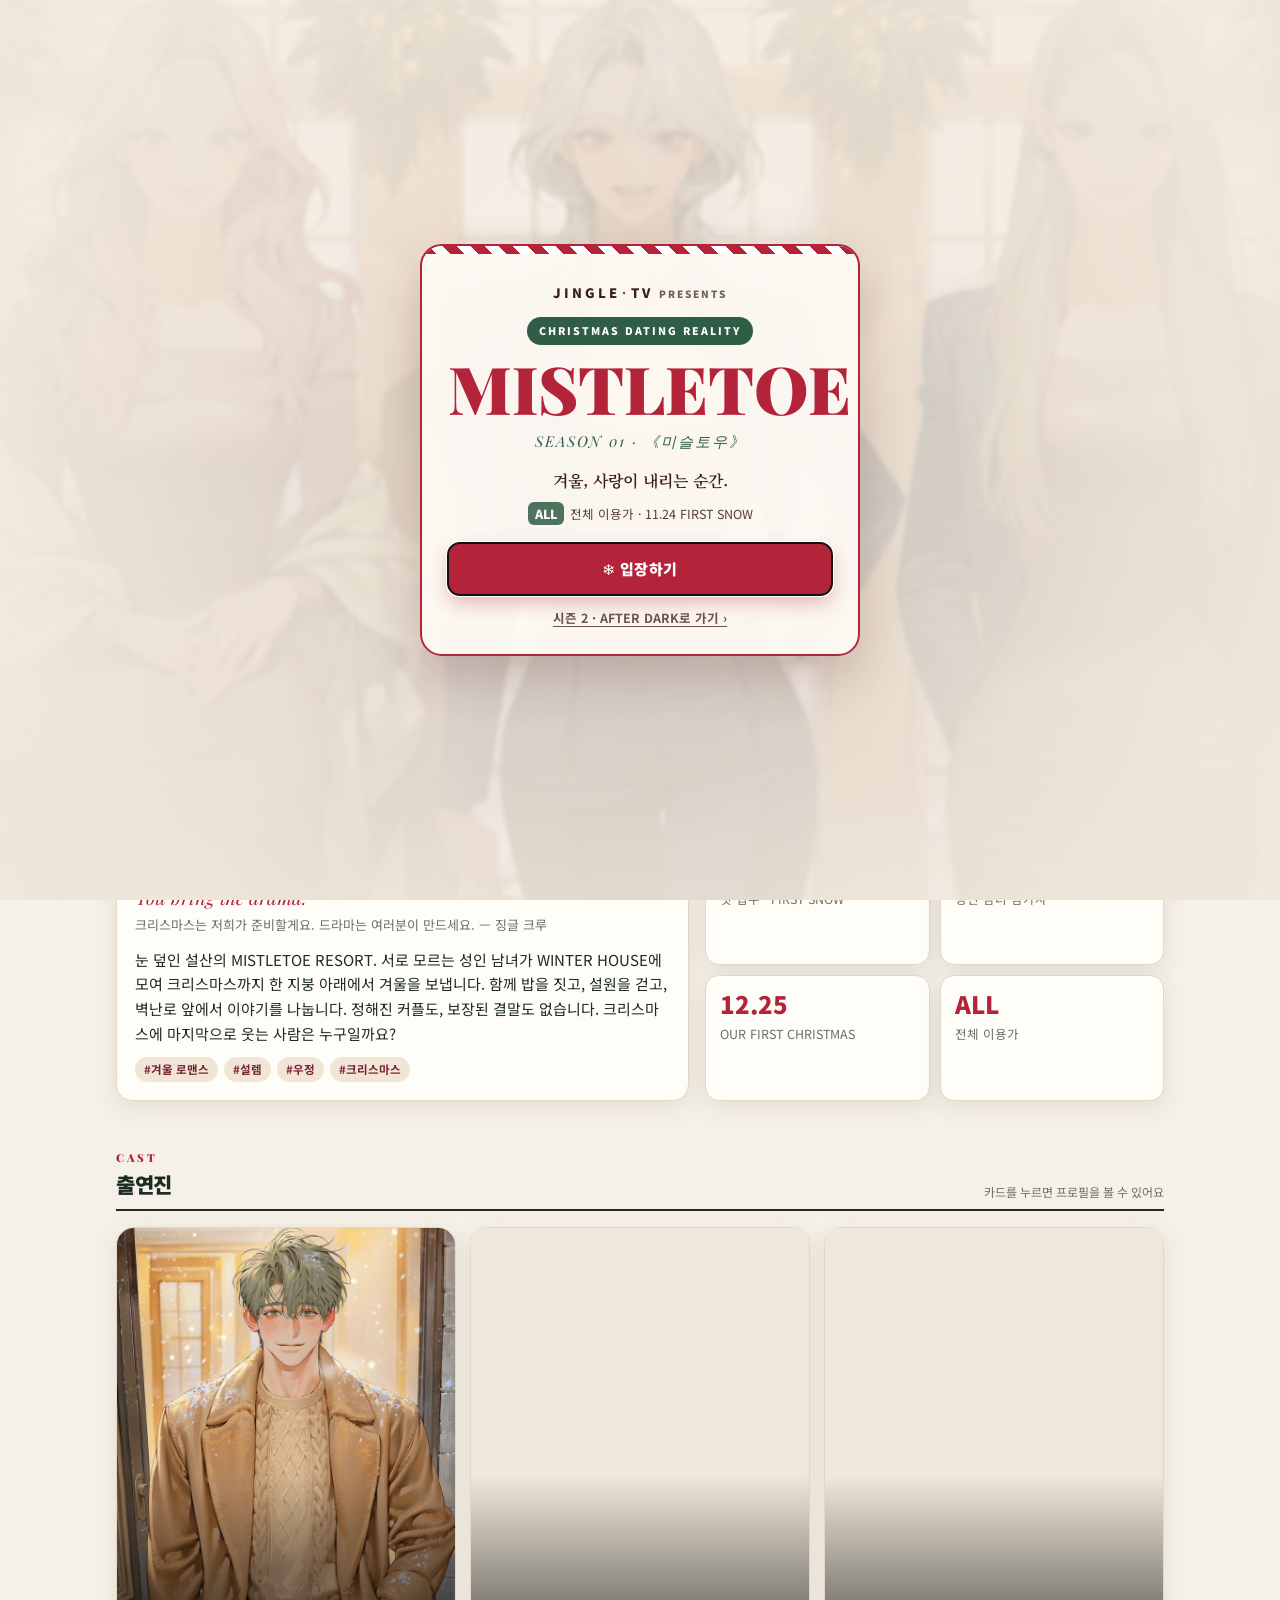
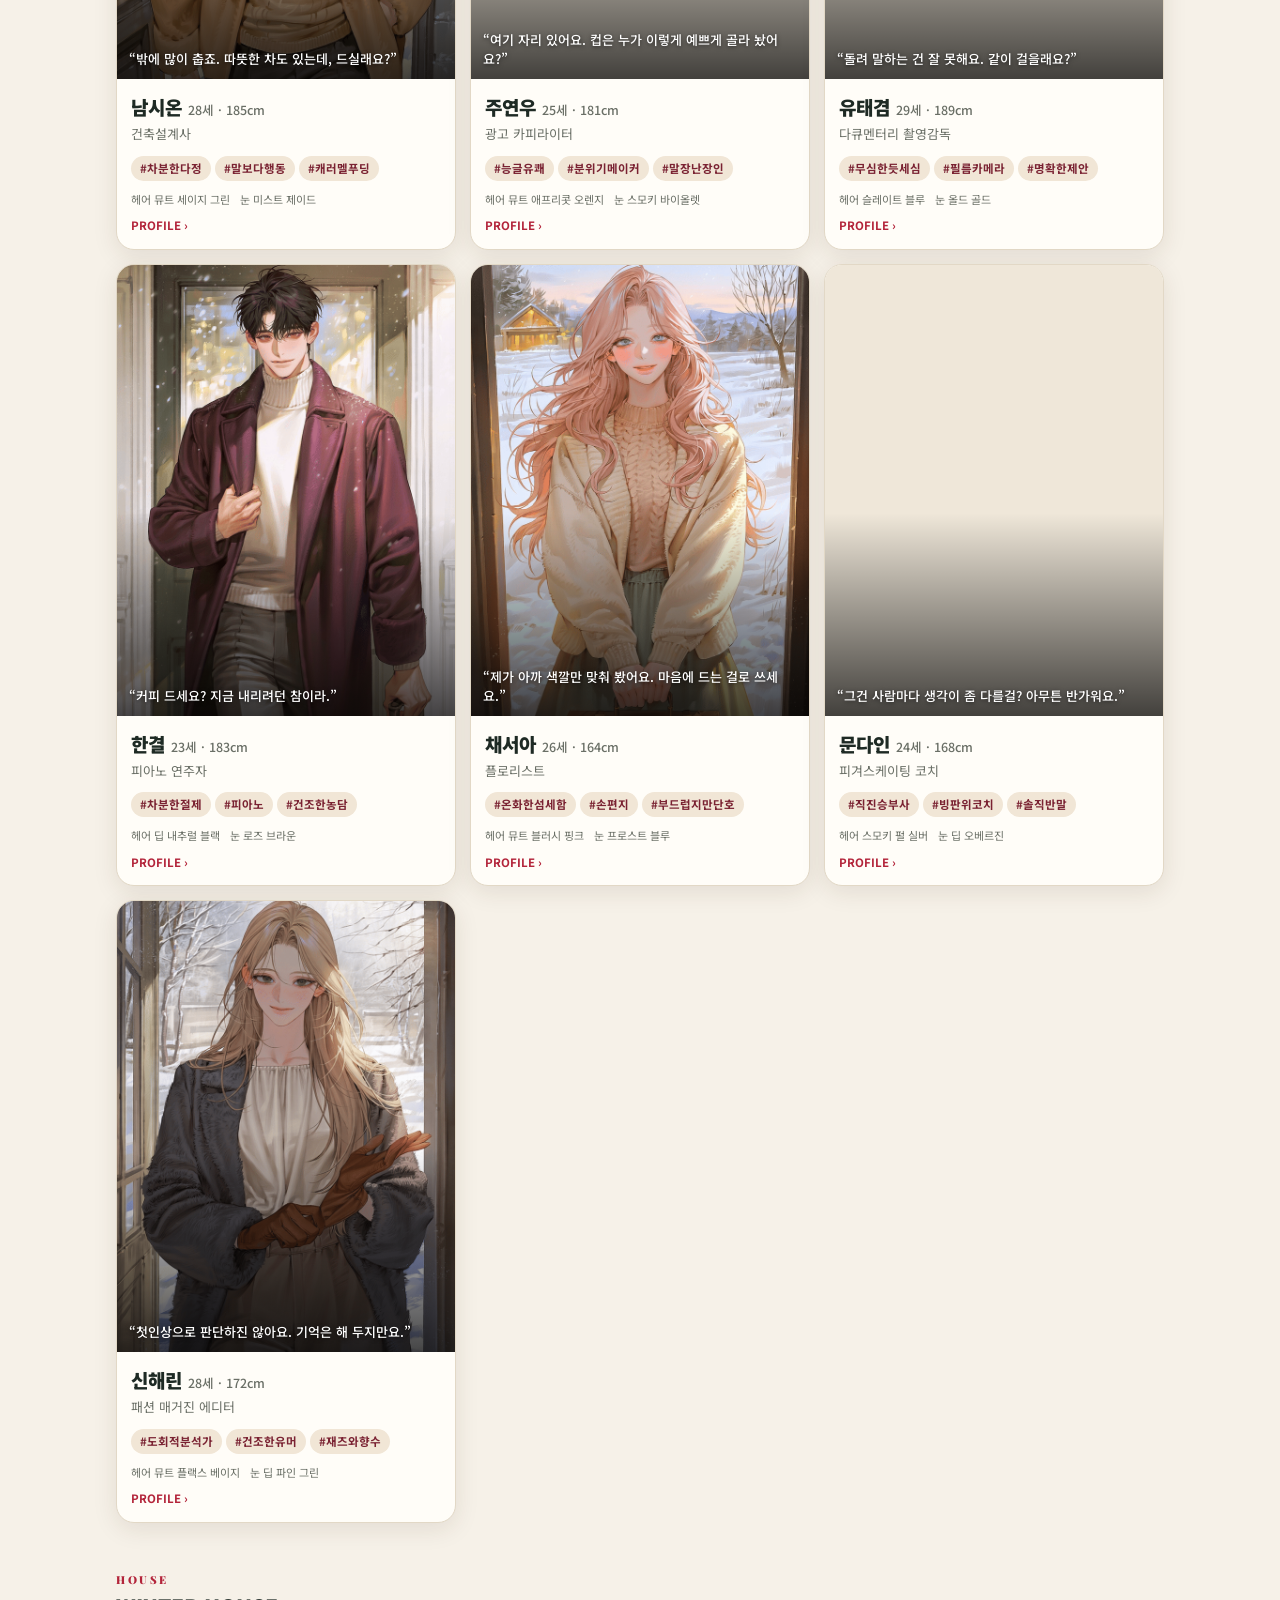
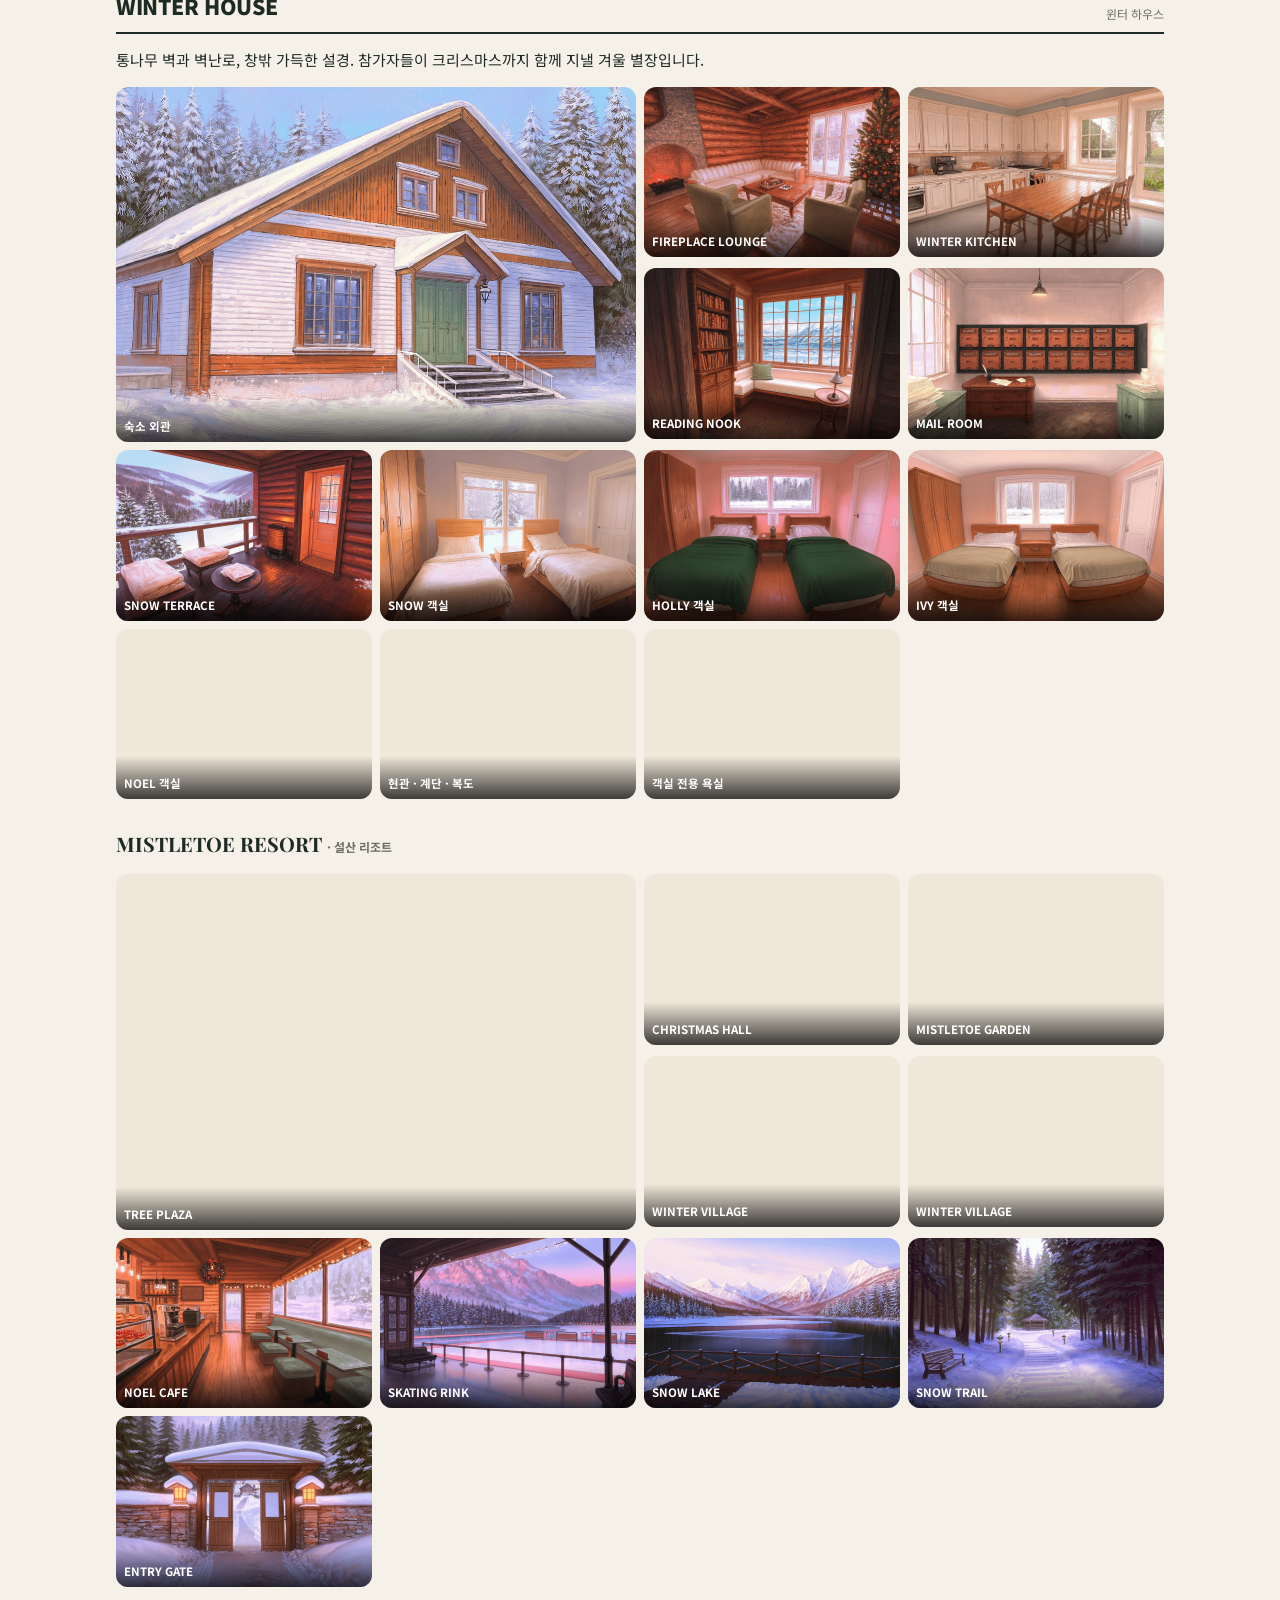
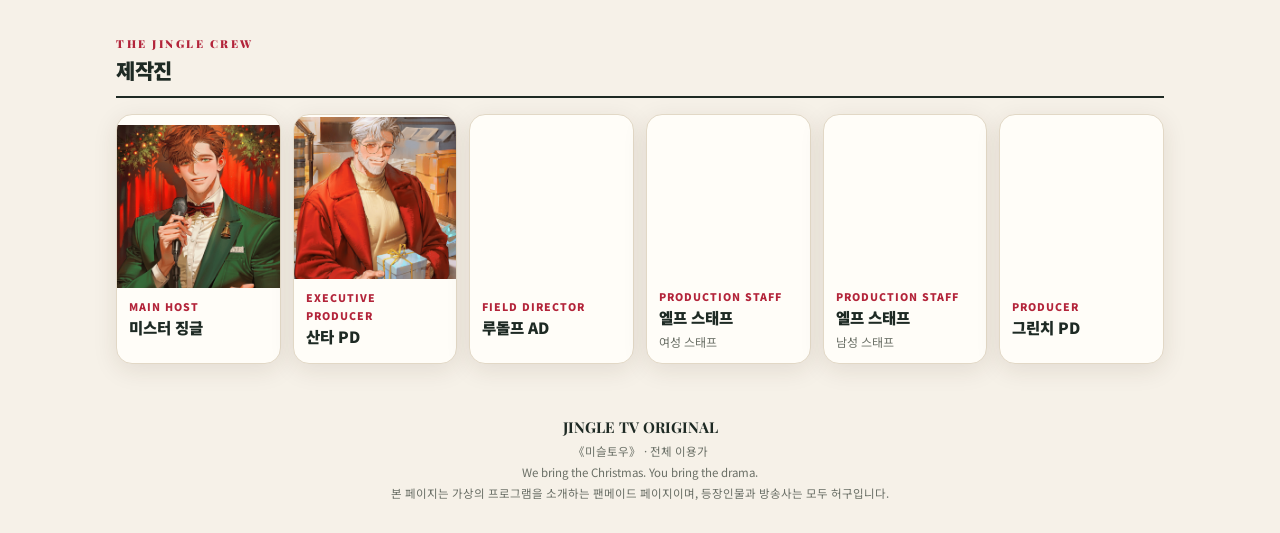
==== commit 7730c15d: "인트로 화면, 남성 엘프 스태프, 프로필 정리, 배너 넘기기 추가 Co-Authored-By: Claude Opus 5.5 <noreply@anthropic.com>" ====
--- a/index.html
+++ b/index.html
@@ -206,7 +206,7 @@
 .ph.wide{grid-column:span 2;grid-row:span 2;aspect-ratio:auto}
 
 /* crew */
-.crew{display:grid;grid-template-columns:repeat(5,1fr);gap:12px;margin-top:16px}
+.crew{display:grid;grid-template-columns:repeat(6,1fr);gap:12px;margin-top:16px}
 .cr{background:var(--card);border:1px solid var(--line);border-radius:16px;overflow:hidden;cursor:pointer;padding:0;text-align:left;box-shadow:var(--shadow)}
 .cr .im{aspect-ratio:1/1;overflow:hidden}
 .cr img{width:100%;height:100%;object-fit:cover;object-position:center 15%}
@@ -297,6 +297,62 @@
   .sh .hint{display:none}
   .stat b{font-size:20px}
 }
+/* ── INTRO (season splash) ── */
+.splash{position:fixed;inset:0;z-index:150;display:none;align-items:center;justify-content:center;padding:20px 16px;overflow:hidden;text-align:center}
+.splash.on{display:flex;animation:fd .45s}
+.ibg{position:absolute;inset:-24px;background-size:cover;background-position:center 22%;transform:scale(1.04)}
+.ibg:after{content:"";position:absolute;inset:0}
+.ifx{position:absolute;inset:0;pointer-events:none;overflow:hidden}
+.ifx i{position:absolute;top:-10px;border-radius:50%;animation:ifall linear infinite}
+@keyframes ifall{to{transform:translate3d(40px,105vh,0)}}
+.ibox{position:relative;z-index:2;max-width:440px;width:100%;padding:36px 26px 24px;border-radius:22px;overflow:hidden}
+.ibox:before{content:"";position:absolute;left:0;right:0;top:0;height:8px}
+.ilogo{font-weight:900;letter-spacing:3px;font-size:13px}.ilogo b{margin:0 2px}.ilogo span{font-size:10px;letter-spacing:2px;opacity:.7;margin-left:6px}
+.iribbon{display:inline-block;font-size:10.5px;font-weight:900;letter-spacing:2px;padding:5px 12px;border-radius:99px;margin-top:14px}
+.ititle{font-family:'Playfair Display',serif;font-weight:900;font-size:clamp(42px,12vw,66px);line-height:1;margin:10px 0 0}
+.isub{font-family:'Playfair Display',serif;font-style:italic;font-size:15px;letter-spacing:2px;margin-top:8px}
+.ihook{font-family:'Noto Serif KR',serif;font-weight:600;font-size:16px;margin:14px 0 10px}
+.imeta{font-size:12.5px;opacity:.85;margin-bottom:18px}.imeta em{font-style:normal;font-weight:900;border-radius:6px;padding:2px 7px;margin-right:6px;color:#fff}
+.iwarn{font-size:13px;line-height:1.75;margin:0 0 18px}
+.ienter{display:block;width:100%;border:0;border-radius:12px;padding:14px;font-weight:900;font-size:15px;cursor:pointer;color:#fff;letter-spacing:.5px}
+.iswap{margin-top:12px;background:none;border:0;font-size:12.5px;font-weight:700;cursor:pointer;opacity:.75;color:inherit;text-decoration:underline;text-underline-offset:3px}
+.iswap:hover{opacity:1}
+.splash .g19{margin:14px auto 0}
+/* S1: cream, holly red, pine */
+.splash[data-k="s1"]{background:#f4ecdf;color:#3a1d1d}
+.splash[data-k="s1"] .ibg{opacity:.42;filter:blur(2px) saturate(.85)}
+.splash[data-k="s1"] .ibg:after{background:radial-gradient(circle at 50% 45%,rgba(250,244,234,.35),rgba(244,236,223,.92) 75%)}
+.splash[data-k="s1"] .ifx i{background:#fff;box-shadow:0 0 4px rgba(150,170,190,.6)}
+.splash[data-k="s1"] .ibox{background:rgba(255,251,245,.9);border:2px solid #b3243a;box-shadow:0 20px 50px rgba(90,30,30,.22)}
+.splash[data-k="s1"] .ibox:before{background:repeating-linear-gradient(45deg,#b3243a 0 10px,#fff 10px 20px)}
+.splash[data-k="s1"] .ilogo b{color:#b3243a}
+.splash[data-k="s1"] .iribbon{background:#2f5d46;color:#fff}
+.splash[data-k="s1"] .ititle{color:#b3243a}
+.splash[data-k="s1"] .isub{color:#2f5d46}
+.splash[data-k="s1"] .imeta em{background:#2f5d46}
+.splash[data-k="s1"] .ienter{background:#b3243a;box-shadow:0 8px 18px rgba(179,36,58,.3)}
+/* S2: black, wine, gold */
+.splash[data-k="s2"]{background:#0b0608;color:#f3e6da}
+.splash[data-k="s2"] .ibg{opacity:.38;filter:blur(1px) saturate(1.1)}
+.splash[data-k="s2"] .ibg:after{background:radial-gradient(circle at 50% 40%,rgba(90,15,34,.35),rgba(11,6,8,.95) 72%)}
+.splash[data-k="s2"] .ifx i{background:#f2c46b;box-shadow:0 0 8px #f2c46b}
+.splash[data-k="s2"] .ibox{background:rgba(22,11,15,.82);border:1px solid #5a2a38;box-shadow:0 20px 60px rgba(0,0,0,.6);backdrop-filter:blur(6px)}
+.splash[data-k="s2"] .ibox:before{height:3px;background:linear-gradient(90deg,transparent,#d4af6a,transparent)}
+.splash[data-k="s2"] .ilogo b{color:#d4af6a}
+.splash[data-k="s2"] .ititle{background:linear-gradient(180deg,#f6e2b3,#c9963f);-webkit-background-clip:text;background-clip:text;color:transparent}
+.splash[data-k="s2"] .isub{color:#d4af6a}
+.splash[data-k="s2"] .iwarn{color:#c9b8bd}.splash[data-k="s2"] .iwarn b{color:#f0c9a4}
+.splash[data-k="s2"] .ienter{background:linear-gradient(135deg,#c23a55,#7a1430);box-shadow:0 8px 22px rgba(194,58,85,.35)}
+.splash[data-k="s2"] .iswap{color:#f0c9a4}
+/* crew popup: full-bleed photo card */
+.mbox.crewbox{max-width:420px}
+.mcrew{position:relative;aspect-ratio:832/1216;max-height:86vh;margin:0 auto;background:var(--bg2)}
+.mcrew img{position:absolute;inset:0;width:100%;height:100%;object-fit:cover;object-position:center 15%}
+.mcrew:after{content:"";position:absolute;left:0;right:0;bottom:0;height:42%;background:linear-gradient(180deg,transparent,rgba(0,0,0,.82))}
+.mcrew .cap2{position:absolute;left:0;right:0;bottom:0;z-index:2;padding:18px 20px 20px;color:#fff;text-align:left}
+.mcrew .cap2 .ro{font-size:11px;font-weight:900;letter-spacing:2px;color:#f2c46b}
+.mcrew .cap2 .n{font-size:26px;font-weight:900;margin-top:2px}
+.mcrew .cap2 .s{font-size:13px;opacity:.85}
 @media (prefers-reduced-motion:reduce){*{animation:none!important;transition:none!important}}
 </style>
 </head>
@@ -325,8 +381,8 @@
     <div class="snow" id="snow"></div>
     <span class="htag" id="htag">JINGLE TV ORIGINAL</span>
     <div class="hdots" id="hdots"></div>
-    <button class="harrow l" id="prevS" aria-label="이전 시즌">‹</button>
-    <button class="harrow r" id="nextS" aria-label="다음 시즌">›</button>
+    <button class="harrow l" id="prevS" aria-label="이전 사진">‹</button>
+    <button class="harrow r" id="nextS" aria-label="다음 사진">›</button>
     <div class="hin">
       <div class="eyebrow" id="heyebrow"></div>
       <div class="htitle" id="htitle"></div>
@@ -351,14 +407,10 @@
   <div class="lbc" id="lbc"></div>
   <button class="n" id="lbn" aria-label="다음">›</button>
 </div>
-<div class="gate" id="gate">
-  <div class="gbox">
-    <div class="g19">19</div>
-    <b>MISTLETOE : AFTER DARK</b>
-    <p>시즌 2는 성인 대상 프로그램입니다.<br>음주·흡연 장면과 성인 시청자 반응이 포함되어 있습니다.<br>만 19세 이상이신가요?</p>
-    <button class="ok" id="gateOk">19세 이상, 입장하기</button>
-    <button class="no" id="gateNo">시즌 1로 돌아가기</button>
-  </div>
+<div class="splash" id="splash" data-k="s1" role="dialog" aria-modal="true">
+  <div class="ibg" id="ibg"></div>
+  <div class="ifx" id="ifx"></div>
+  <div class="ibox" id="ibox"></div>
 </div>
 
 <script>
@@ -371,7 +423,8 @@
  {id:'jingle',ro:'MAIN HOST',n:'미스터 징글'},
  {id:'santa',ro:'EXECUTIVE PRODUCER',n:'산타 PD'},
  {id:'rudolph',ro:'FIELD DIRECTOR',n:'루돌프 AD'},
- {id:'elf',ro:'PRODUCTION STAFF',n:'엘프 스태프'},
+ {id:'elf',ro:'PRODUCTION STAFF',n:'엘프 스태프',s:'여성 스태프'},
+ {id:'elfm',ro:'PRODUCTION STAFF',n:'엘프 스태프',s:'남성 스태프'},
  {id:'grinch',ro:'PRODUCER',n:'그린치 PD'}
 ];
 
@@ -384,32 +437,32 @@
  heroes:['s1-group-1.png','s1-group-2.png'],
  badges:['11.24 — 12.25','설산 MISTLETOE RESORT','성인 남녀 8인'],
  caps:['“첫눈이 내리던 날, 낯선 사람들이 같은 집에 도착했다.”','[자막] 벽난로 앞, 아직 아무도 모르는 마음','크리스마스, 당신은 누구를 선택할까?','[자막] 눈이 그치기 전에 전하고 싶은 말'],
- ticks:['문다인 웃는 거 봐 ㅠㅠㅠ','채서아 컵 내려놓는 타이밍 뭐야ㅋㅋㅋ','아니 내 커플 주식 어쩌라고요','주연우 오늘 진짜 용기 냈다','데이트 한번인데 너무 앞서가지 말자','다음 장면 제발 끊지 마','남시온 말없이 차 내려주는 거 봤어?','한결 피아노 치는 장면 언제 나와요'],
+ ticks:['남시온 말없이 차 내려주는 거 봤어? 이게 어른의 다정이다','주연우 드립 타율 오늘 8할 넘음ㅋㅋㅋ','유태겸 필름 카메라 들고 다니는 거 실화냐','한결 피아노 치는 장면 언제 나와요 제발','채서아 리본 묶는 손 너무 섬세함 ㅠ','문다인 웃는 거 봐 ㅠㅠㅠ 빙판 위 미소 그 자체','신해린 건조한 농담 계속 듣고 싶다','아니 내 커플 주식 어쩌라고요','데이트 한번인데 너무 앞서가지 말자','숙소 벽난로 매물 어디서 구함?','윈터 하우스 주방 우리 집보다 큼','첫눈 오는 장면 배경화면 각','이 프로 보면서 귤 다섯 개 깜','오늘 BGM 선곡한 PD님 승진하세요','루돌프 AD 또 공지 꼬였어ㅋㅋㅋㅋ','징글 MC 멘트 능청 미쳤다','다들 니트 어디 거예요 정보 좀','눈사람 만드는 장면 왜 이렇게 귀여움','편집점 여기서 끊는 거 너무해','크리스마스까지 매일 본방사수합니다'],
  about:'눈 덮인 설산의 MISTLETOE RESORT. 서로 모르는 성인 남녀가 WINTER HOUSE에 모여 크리스마스까지 한 지붕 아래에서 겨울을 보냅니다. 함께 밥을 짓고, 설원을 걷고, 벽난로 앞에서 이야기를 나눕니다. 정해진 커플도, 보장된 결말도 없습니다. 크리스마스에 마지막으로 웃는 사람은 누구일까요?',
  kw:['겨울 로맨스','설렘','우정','크리스마스'],
  stats:[['11.24','첫 입주 · FIRST SNOW'],['8인','성인 남녀 참가자'],['12.25','OUR FIRST CHRISTMAS'],['ALL','전체 이용가']],
  cast:[
   {id:'sion',n:'남시온',a:28,g:'남',job:'건축설계사',h:'185cm',b:'02.07',smoke:'비흡연',scent:'편백 · 화이트 머스크',hair:'뮤트 세이지 그린',eye:'미스트 제이드',
    tags:['#차분한다정','#말보다행동','#캐러멜푸딩'],q:'“밖에 많이 춥죠. 따뜻한 차도 있는데, 드실래요?”',
-   per:'차분·섬세·성실·생활력·은근한 고집. 작은 습관과 취향을 기억하고, 말보다 행동으로 보여준다.',mot:'일과 집만 반복하던 생활에서 벗어나 일상을 공유하는 연애를 기대.',life:'아침형 · 커피 · 요리 · 독서 · 건축 사진 · 정리'},
+   per:'차분 · 섬세 · 성실',mot:'일상을 함께 나눌 사람을 만나고 싶어서',life:'요리 · 독서 · 건축 사진'},
   {id:'yeonwoo',n:'주연우',a:25,g:'남',job:'광고 카피라이터',h:'181cm',b:'06.12',smoke:'비흡연',scent:'유자 · 네롤리',hair:'뮤트 애프리콧 오렌지',eye:'스모키 바이올렛',
    tags:['#능글유쾌','#분위기메이커','#말장난장인'],q:'“여기 자리 있어요. 컵은 누가 이렇게 예쁘게 골라 놨어요?”',
-   per:'능글·유쾌·사교적·재치·승부욕. 대화를 주도하고 민망함은 농담으로 넘기지만, 진지한 감정 앞에선 서툴다.',mot:'재미있는 크리스마스와 예상 밖의 설렘.',life:'야행성 · 보드게임 · 즉흥 여행 · 크리스마스 음악 · 디저트'},
+   per:'능글 · 유쾌 · 사교적',mot:'예상 밖의 설렘을 기대해서',life:'보드게임 · 즉흥 여행 · 디저트'},
   {id:'taegyeom',n:'유태겸',a:29,g:'남',job:'다큐멘터리 촬영감독',h:'189cm',b:'11.18',smoke:'비흡연',scent:'시더우드 · 베르가못',hair:'슬레이트 블루',eye:'올드 골드',
    tags:['#무심한듯세심','#필름카메라','#명확한제안'],q:'“돌려 말하는 건 잘 못해요. 같이 걸을래요?”',
-   per:'독립적·관찰형·현실적. 허세와 과장된 친절을 싫어하고 필요한 말은 직접 한다.',mot:'타인의 이야기를 기록하던 일에서 벗어나 자신의 경험을 만들기.',life:'새벽 산책 · 필름 사진 · 등산 · 커피 · 설경 촬영'},
-  {id:'hangyeol',n:'한결',a:23,g:'남',job:'피아노 연주자 · 프리랜서 반주자',h:'183cm',b:'02.23',smoke:'비흡연',scent:'바이올렛 리프 · 앰브레트',hair:'딥 내추럴 블랙',eye:'로즈 브라운',
+   per:'독립적 · 관찰형 · 현실적',mot:'기록하는 대신 직접 경험해 보고 싶어서',life:'필름 사진 · 등산 · 새벽 산책'},
+  {id:'hangyeol',n:'한결',a:23,g:'남',job:'피아노 연주자',h:'183cm',b:'02.23',smoke:'비흡연',scent:'바이올렛 리프 · 앰브레트',hair:'딥 내추럴 블랙',eye:'로즈 브라운',
    tags:['#차분한절제','#피아노','#건조한농담'],q:'“커피 드세요? 지금 내리려던 참이라.”',
-   per:'차분·절제·독립적·은근한 장난기. 말보다 관찰하고, 친해지면 건조한 농담을 던진다. 감정 표현이 조금 늦다.',mot:'정해진 악보 밖의 인연을 만나고 싶어서.',life:'피아노 · 독서 · 커피 · 산책'},
-  {id:'seoa',n:'채서아',a:26,g:'여',job:'플로리스트 · 꽃 작업실 운영',h:'164cm',b:'04.16',smoke:'비흡연',scent:'프리지아 · 화이트 티',hair:'뮤트 블러시 핑크',eye:'프로스트 블루',
+   per:'차분 · 절제 · 은근한 장난기',mot:'정해진 악보 밖의 인연을 찾아서',life:'피아노 · 독서 · 커피'},
+  {id:'seoa',n:'채서아',a:26,g:'여',job:'플로리스트',h:'164cm',b:'04.16',smoke:'비흡연',scent:'프리지아 · 화이트 티',hair:'뮤트 블러시 핑크',eye:'프로스트 블루',
    tags:['#온화한섬세함','#손편지','#부드럽지만단호'],q:'“제가 아까 색깔만 맞춰 봤어요. 마음에 드는 걸로 쓰세요.”',
-   per:'온화·섬세·감수성·자기 기준. 친절하지만 무조건 양보하지 않고, 갈등은 생각을 정리한 뒤 대화로 푼다.',mot:'남의 기념일을 위한 꽃을 만들다, 처음으로 자신을 위한 크리스마스를 기대.',life:'꽃 장식 · 리본 공예 · 차 · 손편지 · 딸기 케이크 · 밀크티'},
+   per:'온화 · 섬세 · 단단함',mot:'처음으로 나를 위한 크리스마스를 보내고 싶어서',life:'꽃 장식 · 손편지 · 밀크티'},
   {id:'dain',n:'문다인',a:24,g:'여',job:'피겨스케이팅 코치',h:'168cm',b:'01.26',smoke:'비흡연',scent:'그린애플 · 민트',hair:'스모키 펄 실버',eye:'딥 오베르진',
    tags:['#직진승부사','#빙판위코치','#솔직반말'],q:'“그건 사람마다 생각이 좀 다를걸? 아무튼 반가워요.”',
-   per:'직진·솔직·활동적·낙천적·승부욕. 호불호가 분명하고 먼저 말을 건다. 감정이 얼굴에 그대로 드러난다.',mot:'운동과 일 밖의 새로운 자극, 솔직하게 다가오는 사람.',life:'스케이트 · 게임 · 야외 활동 · 매운 음식 · 탄산음료'},
+   per:'직진 · 솔직 · 활동적',mot:'솔직하게 다가오는 사람을 만나고 싶어서',life:'스케이트 · 게임 · 매운 음식'},
   {id:'haerin',n:'신해린',a:28,g:'여',job:'패션 매거진 에디터',h:'172cm',b:'09.23',smoke:'비흡연',scent:'무화과 · 아이리스',hair:'뮤트 플랙스 베이지',eye:'딥 파인 그린',
    tags:['#도회적분석가','#건조한유머','#재즈와향수'],q:'“첫인상으로 판단하진 않아요. 기억은 해 두지만요.”',
-   per:'도회적·분석적·독립적. 취향과 기준이 분명하고 누군가의 관심을 위해 자신을 바꾸지 않는다. 친해지면 장난이 많다.',mot:'직업적 평가 없이 자신을 알아가 줄 사람을 기대.',life:'재즈 · 전시 · 향수 · 독서 · 얼그레이 · 다크초콜릿'}
+   per:'도회적 · 분석적 · 독립적',mot:'평가 없이 나를 알아가 줄 사람을 찾아서',life:'재즈 · 전시 · 향수'}
  ],
  houseName:'WINTER HOUSE',houseKo:'윈터 하우스',
  houseLead:'통나무 벽과 벽난로, 창밖 가득한 설경. 참가자들이 크리스마스까지 함께 지낼 겨울 별장입니다.',
@@ -422,32 +475,32 @@
  heroes:['s2-group-1.png','s2-group-2.png'],
  badges:['11.24 — 12.25','AFTER DARK HOUSE','성인 남녀 8인'],
  caps:['“같은 리조트, 다른 밤.”','[자막] 정규 일정이 끝난 뒤부터가 진짜','AFTER DARK — 오늘 밤의 주인공은?','[자막] 크리스마스까지, 마음은 아직 비공개'],
- ticks:['와 저걸 바로 수락하네ㅋㅋㅋㅋ','서라희 표정 순식간에 굳는 거 봐','내 커플 오늘 장례 치릅니다','백이건 말 돌리지 않는 거 좋다','그냥 데이트 신청임 아직 모른다','여기서 광고 넣으면 진짜 화낸다','도윤재 직구 미쳤다','차무진 결론부터 말하는 거 미쳤다'],
+ ticks:['차무진 결론부터 말하는 거 미쳤다','백이건 당구 큐 내려놓는 거 왜 이렇게 여유로움','류재헌 향 얘기할 때 분위기 바뀌는 거 봄?','도윤재 직구 미쳤다 돌려 말하는 법 모름','서라희 등장할 때마다 화면 밝아짐','진세온 냅킨에 그린 그림 굿즈로 내주세요','한이서 한마디에 라운지 공기 정리됨','와 저걸 바로 수락하네ㅋㅋㅋㅋ','내 커플 오늘 장례 치릅니다','그냥 데이트 신청임 아직 모른다','여기서 광고 넣으면 진짜 화낸다','벨벳 바 조명 누가 세팅했냐 너무 예쁨','오늘 의상팀 일 제대로 했다','새벽 1시인데 아무도 안 자네ㅋㅋ','눈빛 교환 3초 컷 다시 돌려봄','이 집 소파 색 이름 아는 사람','다트 승부 진심인 거 너무 웃겨','중립기어 박고 다음 화 기다린다','그린치 PD 표정 하나도 안 변함ㅋㅋㅋ','본방 끝나고 바로 정주행 각'],
  about:'같은 설산 리조트, 다른 밤. AFTER DARK HOUSE에 입주한 성인 남녀가 크리스마스까지 매력과 취향으로 부딪힙니다. 벨벳 조명 아래의 라운지, 늦은 밤의 대화, 예상하지 못한 선택. 로맨스는 선택이고, 밤은 깁니다.',
  kw:['매력','취향','경쟁','심야 로맨스'],
  stats:[['11.24','첫 입주 · FIRST IMPRESSION'],['8인','성인 남녀 참가자'],['12.25','CHRISTMAS'],['19','성인 시청자 전용']],
  cast:[
   {id:'mujin',n:'차무진',a:31,g:'남',job:'프라이빗 라운지 브랜드 대표',h:'191cm',b:'12.08',smoke:'흡연',scent:'레더 · 베티버 · 앰버',hair:'블랙 체리',eye:'플래티넘 그레이',
    tags:['#결론부터','#협상가','#위스키와재즈'],q:'“결론부터 말하죠. 오늘 밤, 시간 있어요?”',
-   per:'자신감·결단력·직접적·승부욕. 기회를 놓치지 않고 변명하지 않는다. 감정적 약점을 보이는 데는 서툴다.',mot:'예측하기 어려운 사람들과의 경쟁과 교류.',life:'웨이트 · 위스키 · 재즈 · 시가 문화 · 늦게 잠'},
+   per:'자신감 · 결단력 · 직설적',mot:'예측할 수 없는 사람들과 부딪혀 보고 싶어서',life:'웨이트 · 위스키 · 재즈'},
   {id:'igeon',n:'백이건',a:27,g:'남',job:'DJ · 음악 프로듀서',h:'184cm',b:'07.30',smoke:'흡연',scent:'라임 · 진저 · 스모키 머스크',hair:'더스티 로즈 코퍼',eye:'뮤트 올리브',
    tags:['#즉흥능글','#판을즐기는','#심야산책'],q:'“와, 분위기부터 돈 좀 썼네. 여기 진짜 크리스마스 맞죠?”',
-   per:'능글·즉흥·낙천·자유분방. 예상 밖의 반응을 즐기고 경쟁 중에도 농담을 던진다. 진심과 농담의 경계가 모호하다.',mot:'크리스마스의 새로운 경험.',life:'음악 · 클럽 문화 · 당구 · 심야 산책 · 늦은 기상'},
-  {id:'jaeheon',n:'류재헌',a:29,g:'남',job:'프래그런스 브랜드 크리에이티브 디렉터',h:'187cm',b:'10.17',smoke:'비흡연',scent:'블랙티 · 샌들우드 · 스파이스',hair:'딥 인디고 바이올렛',eye:'가넷 로즈',
+   per:'능글 · 즉흥 · 자유분방',mot:'색다른 크리스마스를 보내고 싶어서',life:'음악 · 당구 · 심야 산책'},
+  {id:'jaeheon',n:'류재헌',a:29,g:'남',job:'프래그런스 크리에이티브 디렉터',h:'187cm',b:'10.17',smoke:'비흡연',scent:'블랙티 · 샌들우드 · 스파이스',hair:'딥 인디고 바이올렛',eye:'가넷 로즈',
    tags:['#절제된관찰자','#향에민감','#계산된제안'],q:'“아까와 향이 달라졌네요. 조금 더 가벼운 쪽으로.”',
-   per:'침착·관찰·감각·계산적. 취향과 패턴을 읽고 행동하지만 속내는 잘 설명하지 않는다.',mot:'통제된 일상에서 벗어나 새로운 취향 경험.',life:'향수 · 와인 · 전시 · 심야 음악 · 차'},
-  {id:'yunjae',n:'도윤재',a:28,g:'남',job:'전직 펜싱 선수 · 펜싱 코치',h:'188cm',b:'08.09',smoke:'비흡연',scent:'주니퍼 · 화이트 스웨이드',hair:'더스티 펀',eye:'펄 오팔',
+   per:'침착 · 관찰형 · 감각적',mot:'통제된 일상 밖의 취향을 찾아서',life:'향수 · 와인 · 전시'},
+  {id:'yunjae',n:'도윤재',a:28,g:'남',job:'펜싱 코치',h:'188cm',b:'08.09',smoke:'비흡연',scent:'주니퍼 · 화이트 스웨이드',hair:'더스티 펀',eye:'펄 오팔',
    tags:['#직구','#결과로증명','#야간산책'],q:'“돌려 말 안 할게요. 같이 걸어요, 지금.”',
-   per:'승부욕·직설·침착·자기 기준. 사람을 이기려 하기보다 결과로 증명한다. 감정 설명엔 서툴지만 실수는 인정한다.',mot:'승패 없는 관계를 경험해 보고 싶어서.',life:'운동 · 요리 · 탄산수 · 야간 산책'},
+   per:'승부욕 · 직설 · 침착',mot:'승패 없는 관계를 경험해 보고 싶어서',life:'운동 · 요리 · 야간 산책'},
   {id:'rahee',n:'서라희',a:28,g:'여',job:'광고 · 뷰티 모델',h:'170cm',b:'08.19',smoke:'흡연',scent:'블랙커런트 · 다마스크 로즈',hair:'뮤트 가넷 크림슨',eye:'페일 휘트 헤이즐',
    tags:['#대담한직진','#먼저제안','#밤라운지'],q:'“그럼 먼저 인사하는 건 자유죠? 어디 앉으실래요?”',
-   per:'자신감·솔직·사교·대담. 주목을 즐기지만 관심을 구걸하지 않는다. 기회는 직접 만든다.',mot:'자유로운 환경에서 다양한 사람을 만나기.',life:'필라테스 · 패션 · 향수 · 사진 · 밤 라운지'},
-  {id:'seon',n:'진세온',a:25,g:'여',job:'타투이스트 · 일러스트레이터',h:'162cm',b:'05.29',smoke:'흡연',scent:'블랙베리 · 바닐라 · 머스크',hair:'라일락 펄',eye:'뮤트 코랄',
+   per:'대담 · 솔직 · 사교적',mot:'자유롭게 다양한 사람을 만나고 싶어서',life:'필라테스 · 패션 · 사진'},
+  {id:'seon',n:'진세온',a:25,g:'여',job:'타투이스트',h:'162cm',b:'05.29',smoke:'흡연',scent:'블랙베리 · 바닐라 · 머스크',hair:'라일락 펄',eye:'뮤트 코랄',
    tags:['#예측불가','#별자리타투','#심야창작'],q:'“그럼 뭐 하러 데려왔겠어. 일단 설명부터 들어 봐.”',
-   per:'짓궂음·자유분방·독특한 감각·순발력. 예상 밖의 대답으로 긴장을 푼다. 쉽게 싫증 낸다.',mot:'평소 만나지 못한 유형과의 교류.',life:'드로잉 · 게임 · 다트 · 인디 음악 · 심야 창작'},
+   per:'짓궂음 · 자유분방 · 순발력',mot:'평소 못 만나 본 사람들이 궁금해서',life:'드로잉 · 다트 · 인디 음악'},
   {id:'iseo',n:'한이서',a:30,g:'여',job:'아트 갤러리 디렉터',h:'173cm',b:'03.14',smoke:'비흡연',scent:'블랙 아이리스 · 파촐리',hair:'딥 피콕 그린',eye:'그래파이트 그레이',
    tags:['#절제된우아함','#명확한기준','#솔직함에약함'],q:'“처음 오셨으면 규칙부터 확인하는 게 편할 거예요.”',
-   per:'침착·절제·독립·분석. 불필요한 신경전은 피하고 관심 있는 일엔 과감히 투자한다. 예상 밖의 솔직함에 약하다.',mot:'예측 불가능한 환경에서 자신의 취향이 어떻게 변하는지 경험.',life:'현대미술 · 클래식 · 와인 · 수영 · 혼자 보내는 아침'}
+   per:'침착 · 절제 · 분석적',mot:'낯선 곳에서 내 취향이 어떻게 변할지 궁금해서',life:'현대미술 · 클래식 · 수영'}
  ],
  houseName:'AFTER DARK HOUSE',houseKo:'애프터 다크 하우스',
  houseLead:'짙은 월넛 벽에 번지는 금빛 조명, 버건디 벨벳과 검은 대리석. 밤이 깊을수록 빛나는 집입니다.',
@@ -480,8 +533,7 @@
   [].forEach.call(hero.querySelectorAll('.slide'),function(x){x.remove()});
   d.heroes.forEach(function(h,i){var im=document.createElement('img');im.className='slide'+(i===0?' on':'');im.src=A+h;im.alt=d.ko+' 출연진 단체 사진';hero.insertBefore(im,hero.firstChild)});
   $('hdots').innerHTML=d.heroes.map(function(_,i){return '<i'+(i===0?' class="on"':'')+'></i>'}).join('');
-  var hi=0;clearInterval(heroT);
-  heroT=setInterval(function(){var sl=hero.querySelectorAll('.slide'),dt=$('hdots').children;if(!sl.length)return;hi=(hi+1)%sl.length;[].forEach.call(sl,function(x,j){x.classList.toggle('on',sl.length-1-j===hi)});[].forEach.call(dt,function(x,j){x.className=j===hi?'on':''})},5200);
+  hi=0;heroAuto();
   $('heyebrow').textContent=d.eyebrow;
   $('htitle').innerHTML=d.title;
   $('hko').textContent=d.ko;
@@ -514,7 +566,7 @@
     '<div class="grid-ph">'+RESORT.map(function(p,i){return '<button class="ph'+(i===0?' wide':'')+'" data-gal="resort" data-i="'+i+'">'+img('place-resort-'+(p[0]<10?'0':'')+p[0]+'.png',p[1])+'<span>'+esc(p[1])+'</span></button>'}).join('')+'</div>';
 
   h+=sec('crew','THE JINGLE CREW','제작진','')+
-    '<div class="crew">'+CREW.map(function(c,i){return '<button class="cr" data-crew="'+i+'"><div class="im">'+img('crew-'+c.id+'-01.png',c.n)+'</div><div class="tx"><div class="ro">'+esc(c.ro)+'</div><div class="n">'+esc(c.n)+'</div></div></button>'}).join('')+'</div>';
+    '<div class="crew">'+CREW.map(function(c,i){return '<button class="cr" data-crew="'+i+'"><div class="im">'+img('crew-'+c.id+'-01.png',c.n)+'</div><div class="tx"><div class="ro">'+esc(c.ro)+'</div><div class="n">'+esc(c.n)+'</div>'+(c.s?'<p>'+esc(c.s)+'</p>':'')+'</div></button>'}).join('')+'</div>';
 
   var c=$('content');c.innerHTML=h;c.classList.remove('fade');void c.offsetWidth;c.classList.add('fade');
 
@@ -522,6 +574,16 @@
 
   if(fromUser){window.scrollTo({top:0,behavior:'smooth'})}
 }
+/* hero slides: male cast ↔ female cast */
+var hi=0;
+function heroShow(n){
+  var hero=$('hero'),sl=hero.querySelectorAll('.slide'),dt=$('hdots').children;if(!sl.length)return;
+  hi=(n+sl.length)%sl.length;
+  [].forEach.call(sl,function(x,j){x.classList.toggle('on',sl.length-1-j===hi)});
+  [].forEach.call(dt,function(x,j){x.className=j===hi?'on':''});
+}
+function heroAuto(){clearInterval(heroT);heroT=setInterval(function(){heroShow(hi+1)},6000)}
+function heroStep(d){heroShow(hi+d);heroAuto()}
 function sec(id,en,ko,hint){return '<section id="'+id+'"><div class="sh"><h2><small>'+esc(en)+'</small>'+esc(ko)+'</h2><span class="hint">'+esc(hint)+'</span></div>'}
 function makeSnow(key){
   var s=$('snow'),n=key==='s1'?36:26,h='';
@@ -541,6 +603,7 @@
 
 function openCast(i){
   var c=cur.cast[i],key=cur.key;
+  $('mbox').className='mbox';
   $('mbox').innerHTML='<button class="mx" aria-label="닫기">✕</button><div class="mtop"><div class="im">'+img(faceOf(c,key),c.n,false)+'<span class="mtag">'+(key==='s1'?'SEASON 01':'SEASON 02')+' · CAST</span></div><div class="mtx">'+
    '<span class="tg">'+esc(cur.ko)+'</span><div class="nm" style="margin-top:6px">'+esc(c.n)+' <small>'+c.a+'세 · '+c.g+'</small></div><div class="rl" style="font-size:14px">'+esc(c.job)+'</div><div style="font-size:14px;font-style:italic;color:var(--acc);margin:4px 0">'+esc(c.q)+'</div>'+
    '<dl class="prof"><dt>신체</dt><dd>'+c.h+' · 생일 '+c.b+' · '+c.smoke+'</dd><dt>헤어</dt><dd>'+esc(c.hair)+'</dd><dt>눈</dt><dd>'+esc(c.eye)+'</dd><dt>향</dt><dd>'+esc(c.scent)+'</dd><dt>성격</dt><dd>'+esc(c.per)+'</dd><dt>출연 계기</dt><dd>'+esc(c.mot)+'</dd><dt>취미·일상</dt><dd>'+esc(c.life)+'</dd></dl>'+
@@ -549,7 +612,8 @@
 }
 function openCrew(i){
   var c=CREW[i];
-  $('mbox').innerHTML='<button class="mx" aria-label="닫기">✕</button><div class="mtop"><div class="im">'+img('crew-'+c.id+'-01.png',c.n,false)+'<span class="mtag">THE JINGLE CREW</span></div><div class="mtx"><div class="nm" style="margin-top:6px">'+esc(c.n)+' <small>'+esc(c.ro)+'</small></div></div></div>';
+  $('mbox').className='mbox crewbox';
+  $('mbox').innerHTML='<button class="mx" aria-label="닫기">✕</button><div class="mcrew">'+img('crew-'+c.id+'-01.png',c.n,false)+'<span class="mtag">THE JINGLE CREW</span><div class="cap2"><div class="ro">'+esc(c.ro)+'</div><div class="n">'+esc(c.n)+'</div>'+(c.s?'<div class="s">'+esc(c.s)+'</div>':'')+'</div></div>';
   bindModal();
 }
 function bindModal(list){
@@ -575,17 +639,35 @@
 [].forEach.call(document.querySelectorAll('.gnb a'),function(a){a.addEventListener('click',function(e){e.preventDefault();var el=$(a.getAttribute('href').slice(1));if(el)el.scrollIntoView({behavior:'smooth'})})});
 
 /* ── SEASON SWITCH ───────────────────────── */
+/* season intro splash: S1 on first visit, S2 (with age check) on every entry */
+var SPLASH={
+ s1:{bg:'s1-group-2.png',html:'<div class="ilogo">JINGLE<b>·</b>TV<span>PRESENTS</span></div><div class="iribbon">CHRISTMAS DATING REALITY</div><h1 class="ititle">MISTLETOE</h1><div class="isub">SEASON 01 · 《미슬토우》</div><p class="ihook">겨울, 사랑이 내리는 순간.</p><div class="imeta"><em>ALL</em>전체 이용가 · 11.24 FIRST SNOW</div><button class="ienter" id="spOk">❄ 입장하기</button><button class="iswap" id="spSwap">시즌 2 · AFTER DARK로 가기 ›</button>'},
+ s2:{bg:'s2-group-1.png',html:'<div class="ilogo">JINGLE<b>·</b>TV<span>LATE NIGHT</span></div><div class="g19">19</div><h1 class="ititle">AFTER DARK</h1><div class="isub">MISTLETOE · SEASON 02</div><p class="ihook">겨울, 마음이 가장 뜨거워지는 밤.</p><p class="iwarn">이 프로그램은 성인 대상입니다.<br>음주·흡연 장면이 포함됩니다.<br><b>만 19세 이상이신가요?</b></p><button class="ienter" id="spOk">19세 이상, 입장하기</button><button class="iswap" id="spSwap">시즌 1로 돌아가기</button>'}
+};
+function showSplash(key){
+  var S=SPLASH[key],sp=$('splash');
+  sp.setAttribute('data-k',key);
+  $('ibg').style.backgroundImage='url('+A+S.bg+')';
+  var fx='',n=key==='s1'?44:30;
+  for(var i=0;i<n;i++){var sz=key==='s1'?(2+Math.random()*5):(1.5+Math.random()*2.5);fx+='<i style="left:'+(Math.random()*100)+'%;width:'+sz+'px;height:'+sz+'px;animation-duration:'+(7+Math.random()*9)+'s;animation-delay:-'+(Math.random()*14)+'s;opacity:'+(.4+Math.random()*.6)+'"></i>'}
+  $('ifx').innerHTML=fx;
+  $('ibox').innerHTML=S.html;
+  sp.classList.add('on');document.body.style.overflow='hidden';
+  $('spOk').onclick=function(){hideSplash();if(!cur||cur.key!==key)render(key,true)};
+  $('spSwap').onclick=key==='s1'?function(){showSplash('s2')}:function(){hideSplash();if(!cur||cur.key!=='s1')render('s1');else{try{history.replaceState(null,'','#s1')}catch(e){}}};
+  $('spOk').focus();
+}
+function hideSplash(){$('splash').classList.remove('on');document.body.style.overflow=''}
 function go(key,fromUser){
-  if(key==='s2'){$('gate').classList.add('on');return}
+  if(key==='s2'){showSplash('s2');return}
   render(key,fromUser);
 }
-$('gateOk').onclick=function(){$('gate').classList.remove('on');render('s2',true)};
-$('gateNo').onclick=function(){$('gate').classList.remove('on');if(!cur||cur.key!=='s1')render('s1');else{try{history.replaceState(null,'','#s1')}catch(e){}}};
 [].forEach.call(document.querySelectorAll('.sbtn'),function(b){b.onclick=function(){var k=b.getAttribute('data-s');if(!cur||cur.key!==k)go(k,true)}});
-$('prevS').onclick=$('nextS').onclick=function(){go(cur.key==='s1'?'s2':'s1',false)};
+$('prevS').onclick=function(){heroStep(-1)};
+$('nextS').onclick=function(){heroStep(1)};
 (function(){var h=$('hero'),x0=null,y0=null;
   h.addEventListener('touchstart',function(e){x0=e.touches[0].clientX;y0=e.touches[0].clientY},{passive:true});
-  h.addEventListener('touchend',function(e){if(x0===null)return;var dx=e.changedTouches[0].clientX-x0,dy=e.changedTouches[0].clientY-y0;if(Math.abs(dx)>60&&Math.abs(dx)>Math.abs(dy)*1.5)go(cur.key==='s1'?'s2':'s1',false);x0=null},{passive:true});
+  h.addEventListener('touchend',function(e){if(x0===null)return;var dx=e.changedTouches[0].clientX-x0,dy=e.changedTouches[0].clientY-y0;if(Math.abs(dx)>60&&Math.abs(dx)>Math.abs(dy)*1.5)heroStep(dx<0?1:-1);x0=null},{passive:true});
 })();
 window.addEventListener('hashchange',function(){var k=location.hash.replace('#','');if((k==='s1'||k==='s2')&&cur&&k!==cur.key)go(k,false)});
 
@@ -602,7 +684,7 @@
 tick();setInterval(tick,1000);
 
 var init=location.hash.replace('#','');
-if(init==='s2')go('s2');else render('s1');
+render('s1');showSplash(init==='s2'?'s2':'s1');
 })();
 </script>
 </body>
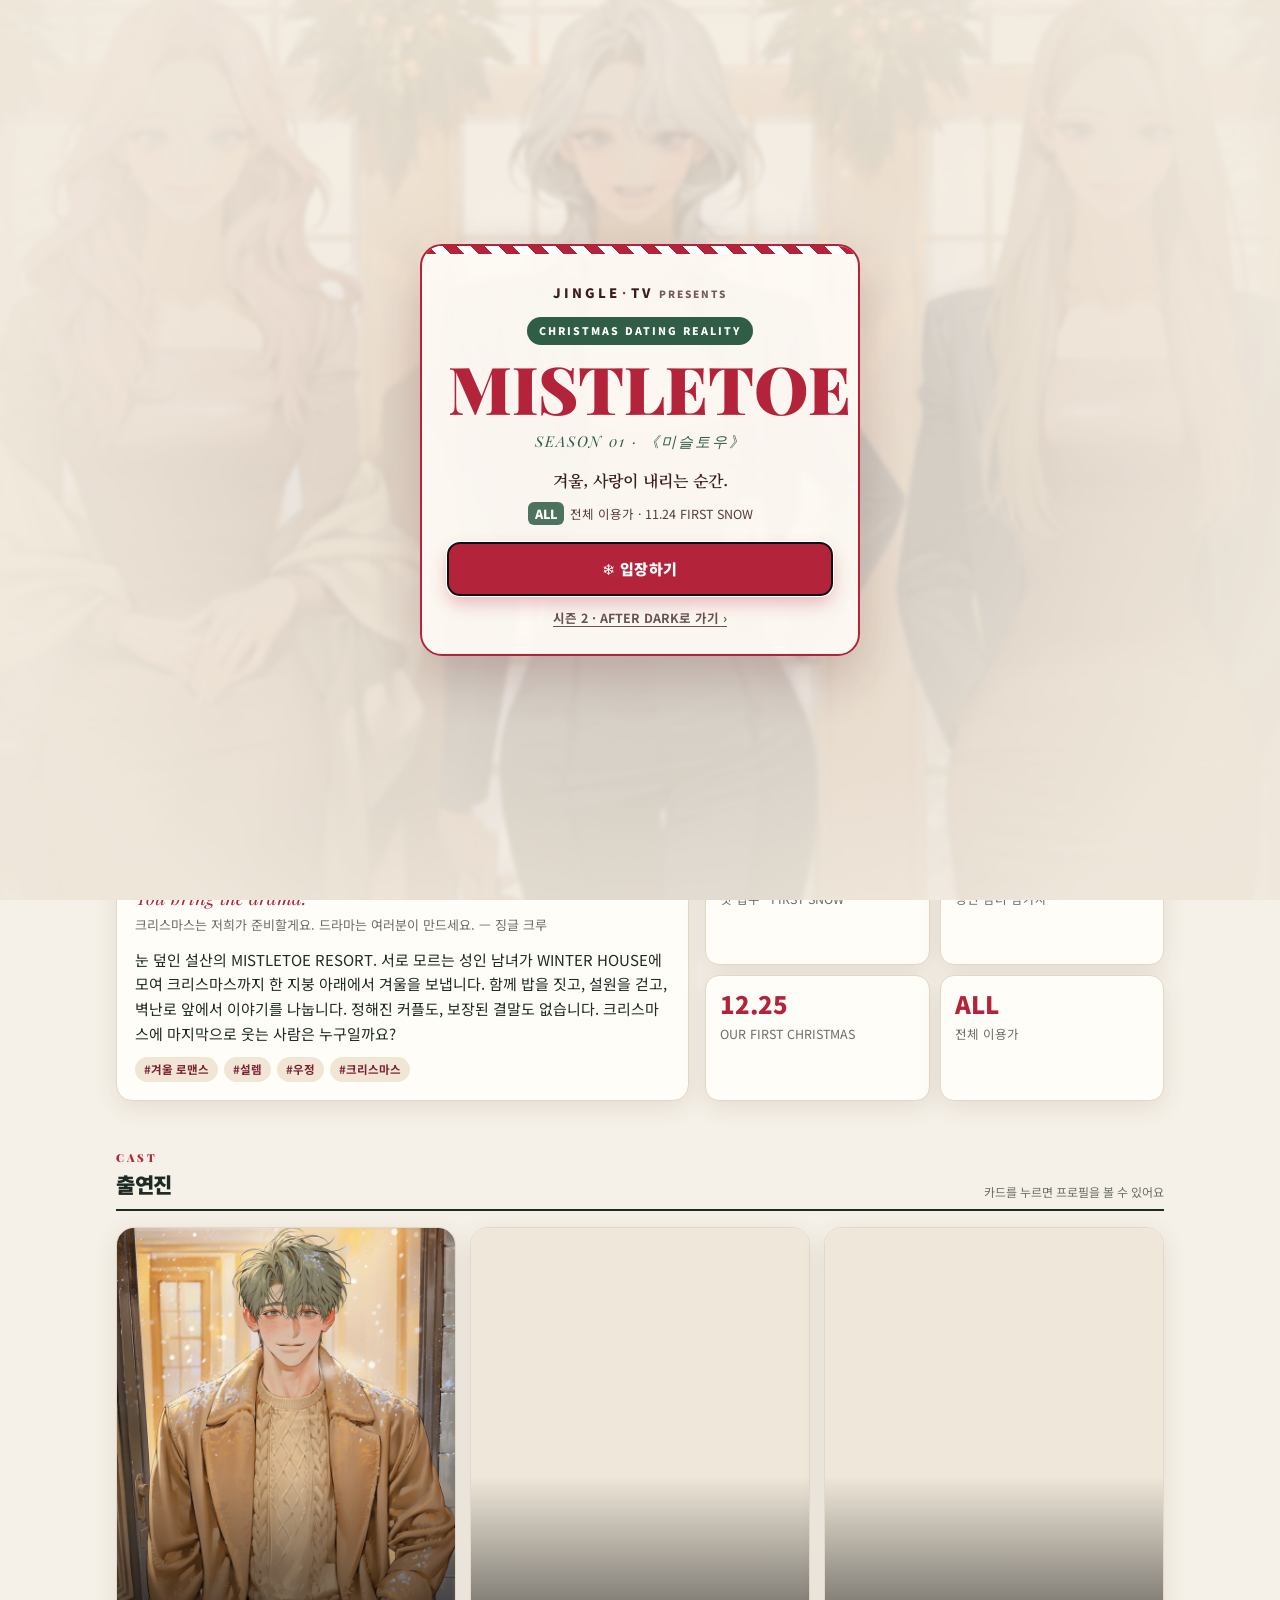
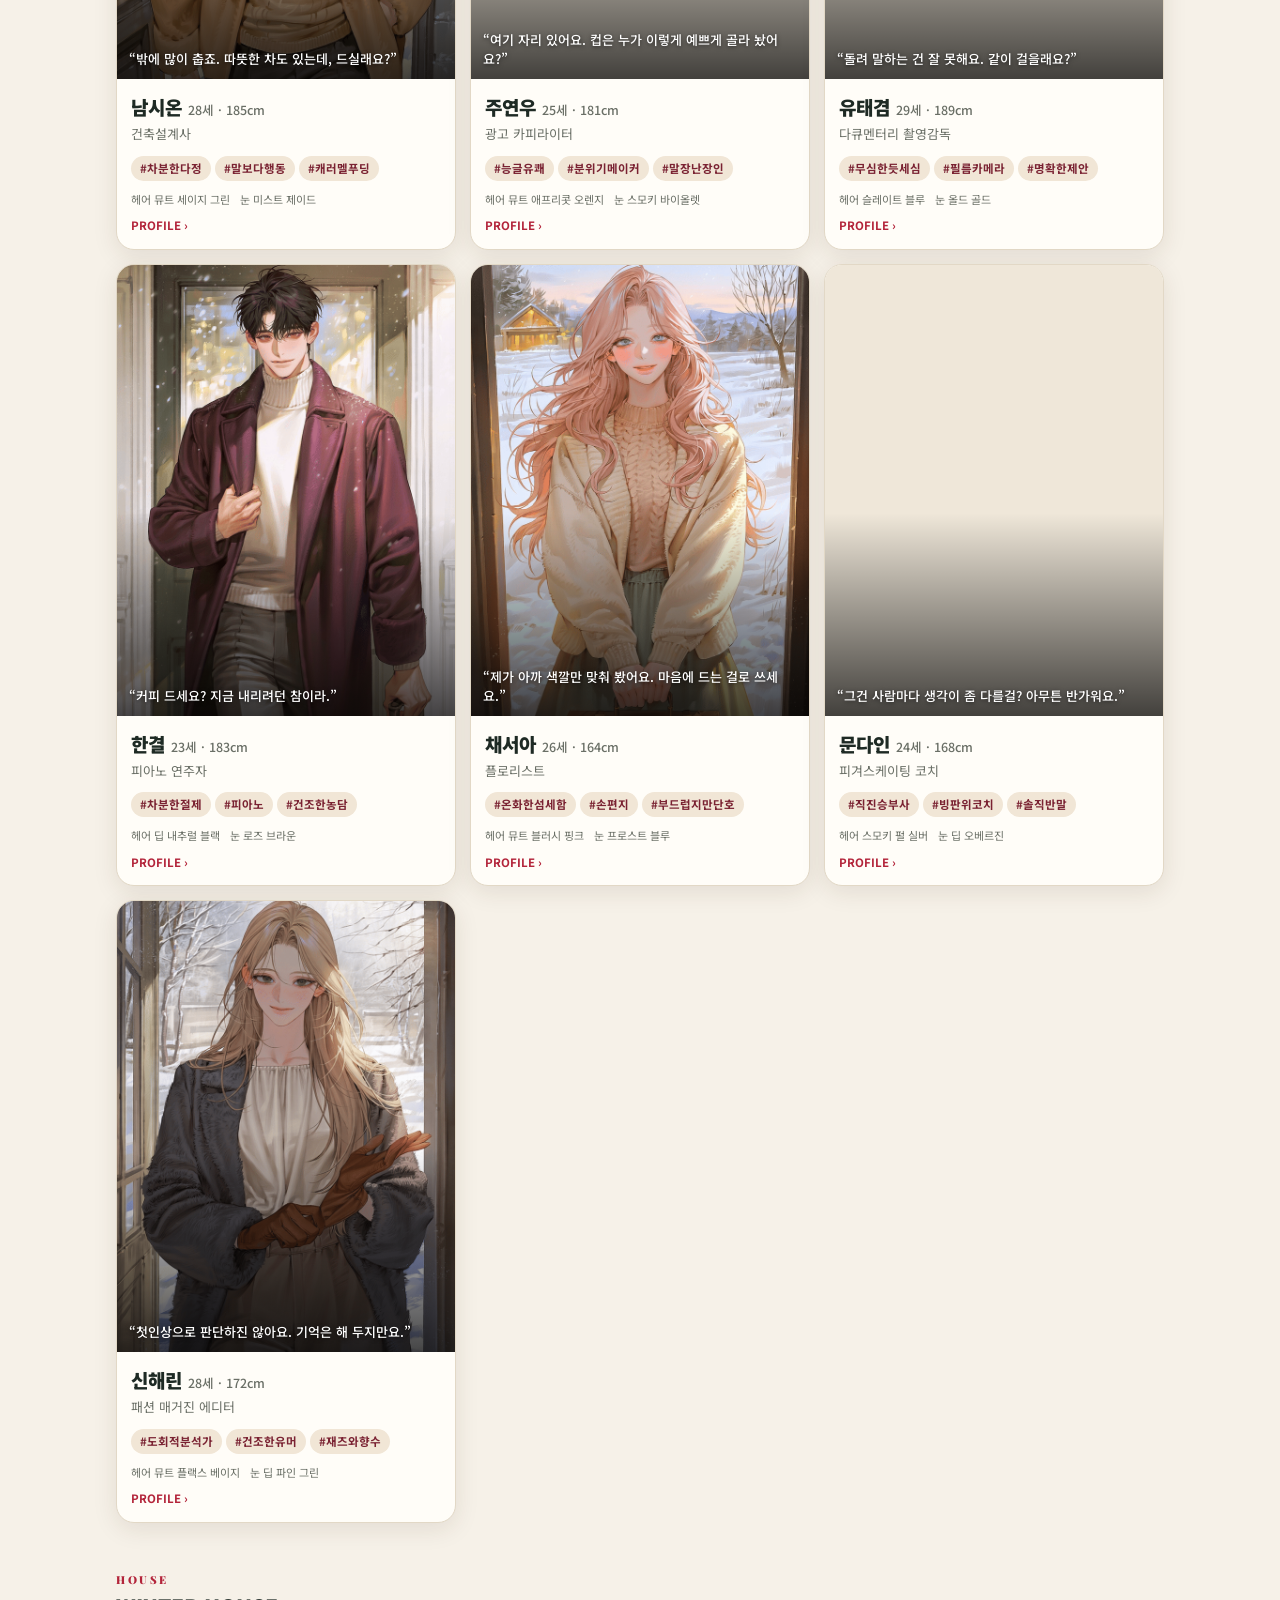
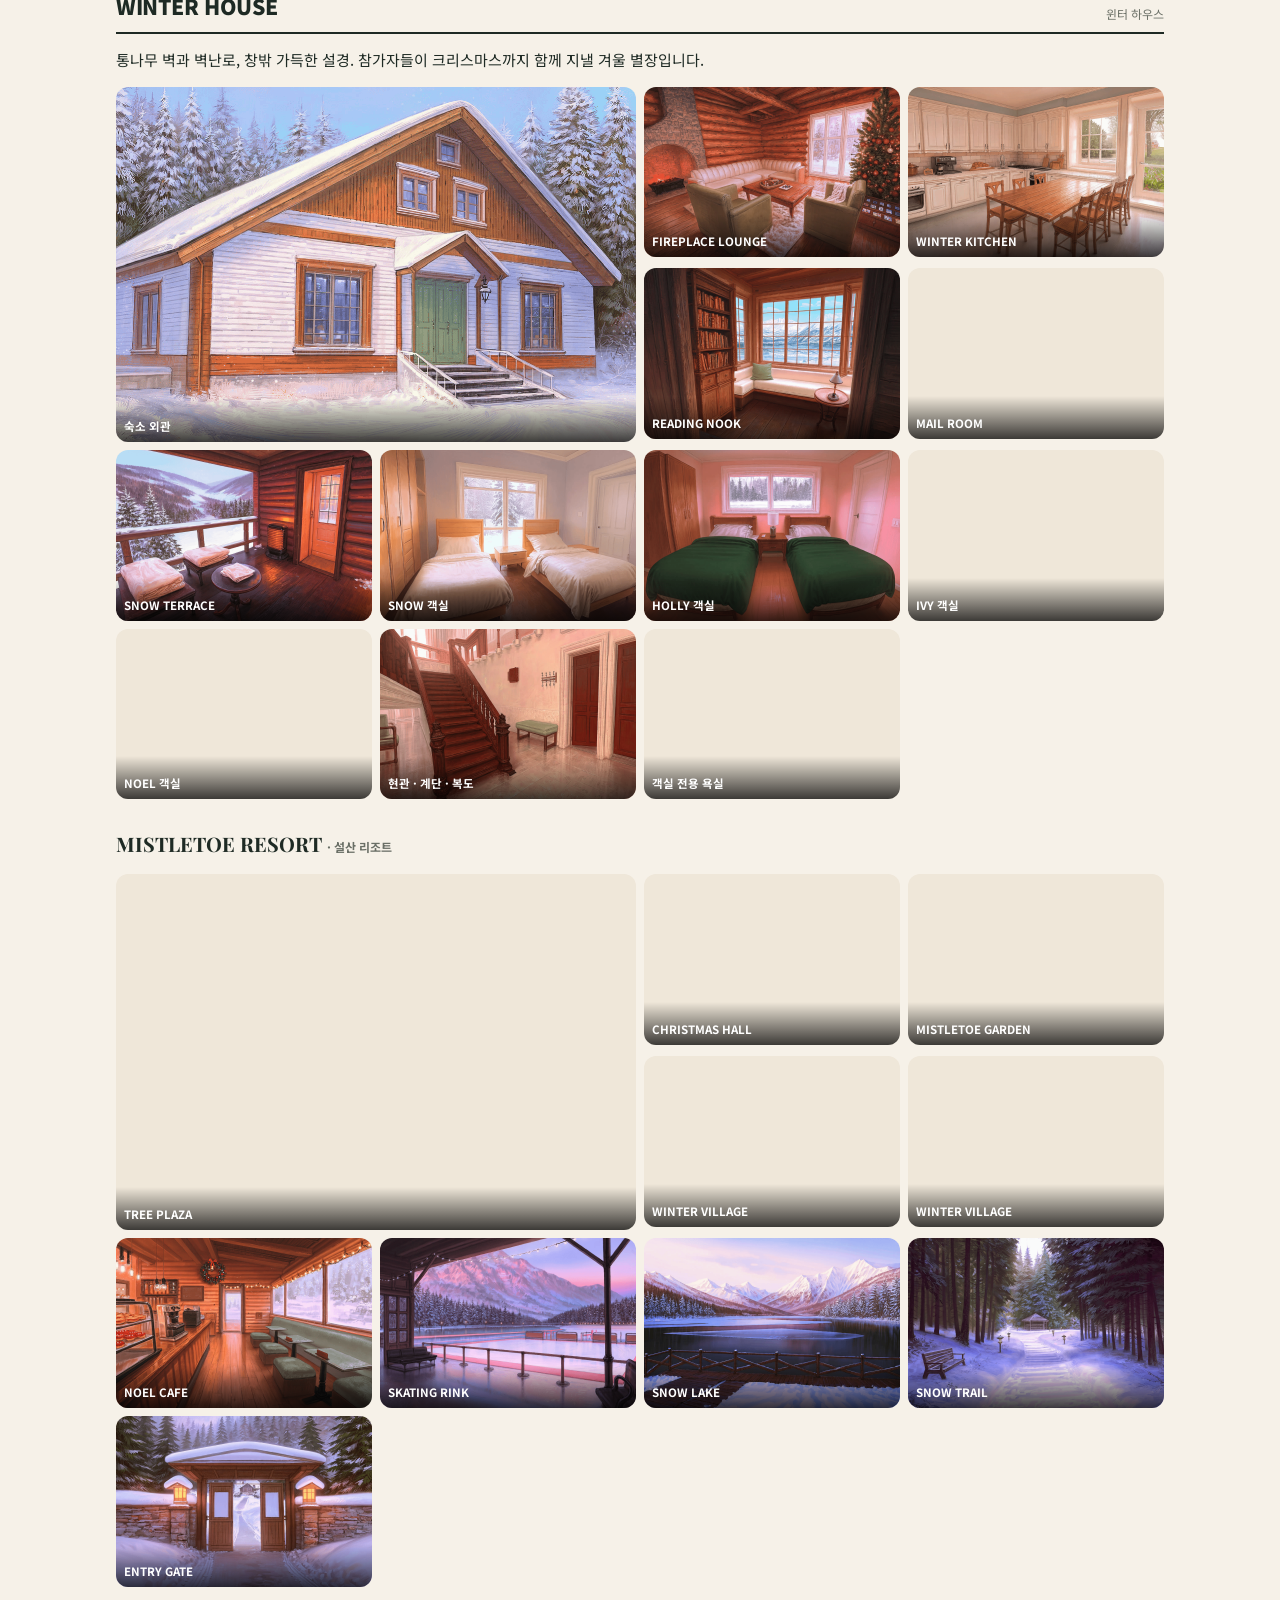
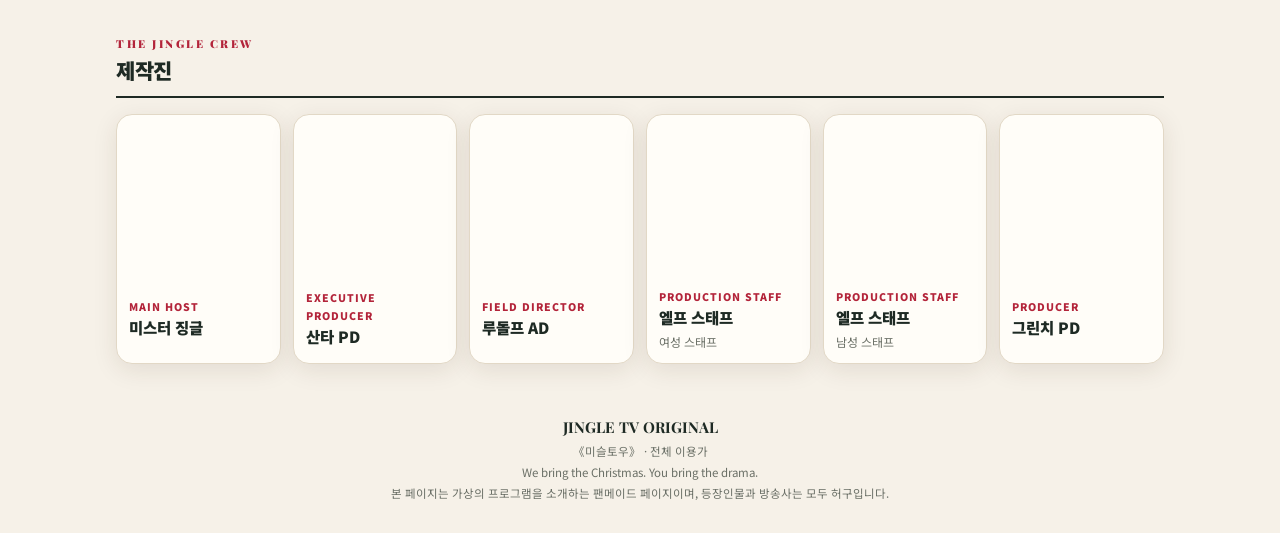
==== commit 77030352: "스페셜 티저 페이지 추가, 메뉴에 티저 링크 Co-Authored-By: Claude Opus 5.5 <noreply@anthropic.com>" ====
--- a/index.html
+++ b/index.html
@@ -56,6 +56,7 @@
 .gnb::-webkit-scrollbar{display:none}
 .gnb a{flex:none;text-decoration:none;font-size:13px;font-weight:700;padding:9px 12px;opacity:.78}
 .gnb a:hover{opacity:1;color:var(--sel)}
+.gnb a.tz{color:var(--sel);opacity:1}
 
 /* ── HERO ────────────────────────────────────── */
 .hero{position:relative;margin-top:14px;border-radius:22px;overflow:hidden;min-height:520px;background:linear-gradient(135deg,var(--hero1),var(--hero2));color:#fff;box-shadow:var(--shadow);touch-action:pan-y}
@@ -372,7 +373,7 @@
     </div>
   </div>
   <nav class="gnb wrap" aria-label="섹션 이동">
-    <a href="#about">프로그램 소개</a><a href="#cast">출연진</a><a href="#house">숙소</a><a href="#crew">제작진</a>
+    <a href="#about">프로그램 소개</a><a href="#cast">출연진</a><a href="#house">숙소</a><a href="#crew">제작진</a><a href="teaser.html" class="tz">▶ 티저</a>
   </nav>
 </header>
 
@@ -636,7 +637,7 @@
   else if(t.hasAttribute('data-gal')){var g=t.getAttribute('data-gal'),l=g==='house'?cur.housePh.map(function(p){return[cur.housePre+(p[0]<10?'0':'')+p[0]+'.png',p[1]]}):RESORT.map(function(p){return['place-resort-'+(p[0]<10?'0':'')+p[0]+'.png',p[1]]});openLB(l,+t.getAttribute('data-i'))}
 });
 /* nav anchors: scroll without touching the season hash */
-[].forEach.call(document.querySelectorAll('.gnb a'),function(a){a.addEventListener('click',function(e){e.preventDefault();var el=$(a.getAttribute('href').slice(1));if(el)el.scrollIntoView({behavior:'smooth'})})});
+[].forEach.call(document.querySelectorAll('.gnb a[href^="#"]'),function(a){a.addEventListener('click',function(e){e.preventDefault();var el=$(a.getAttribute('href').slice(1));if(el)el.scrollIntoView({behavior:'smooth'})})});
 
 /* ── SEASON SWITCH ───────────────────────── */
 /* season intro splash: S1 on first visit, S2 (with age check) on every entry */
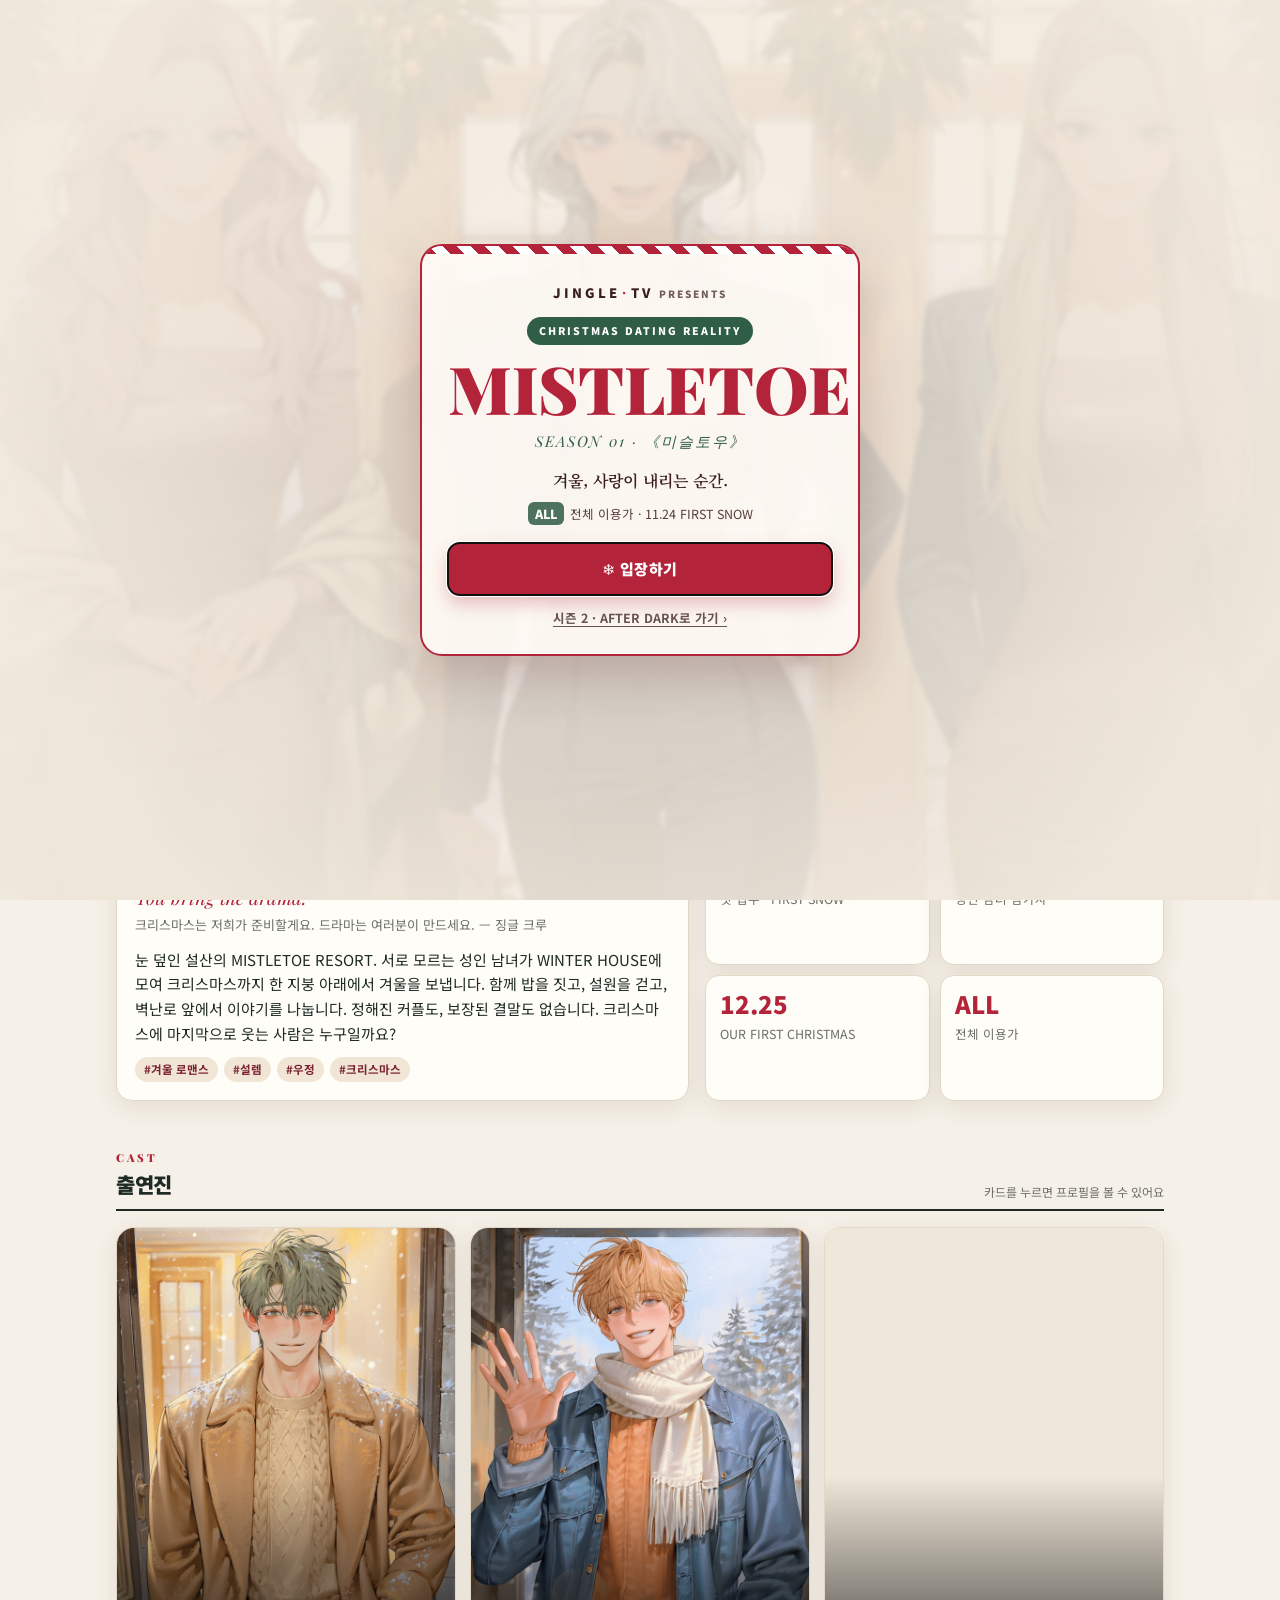
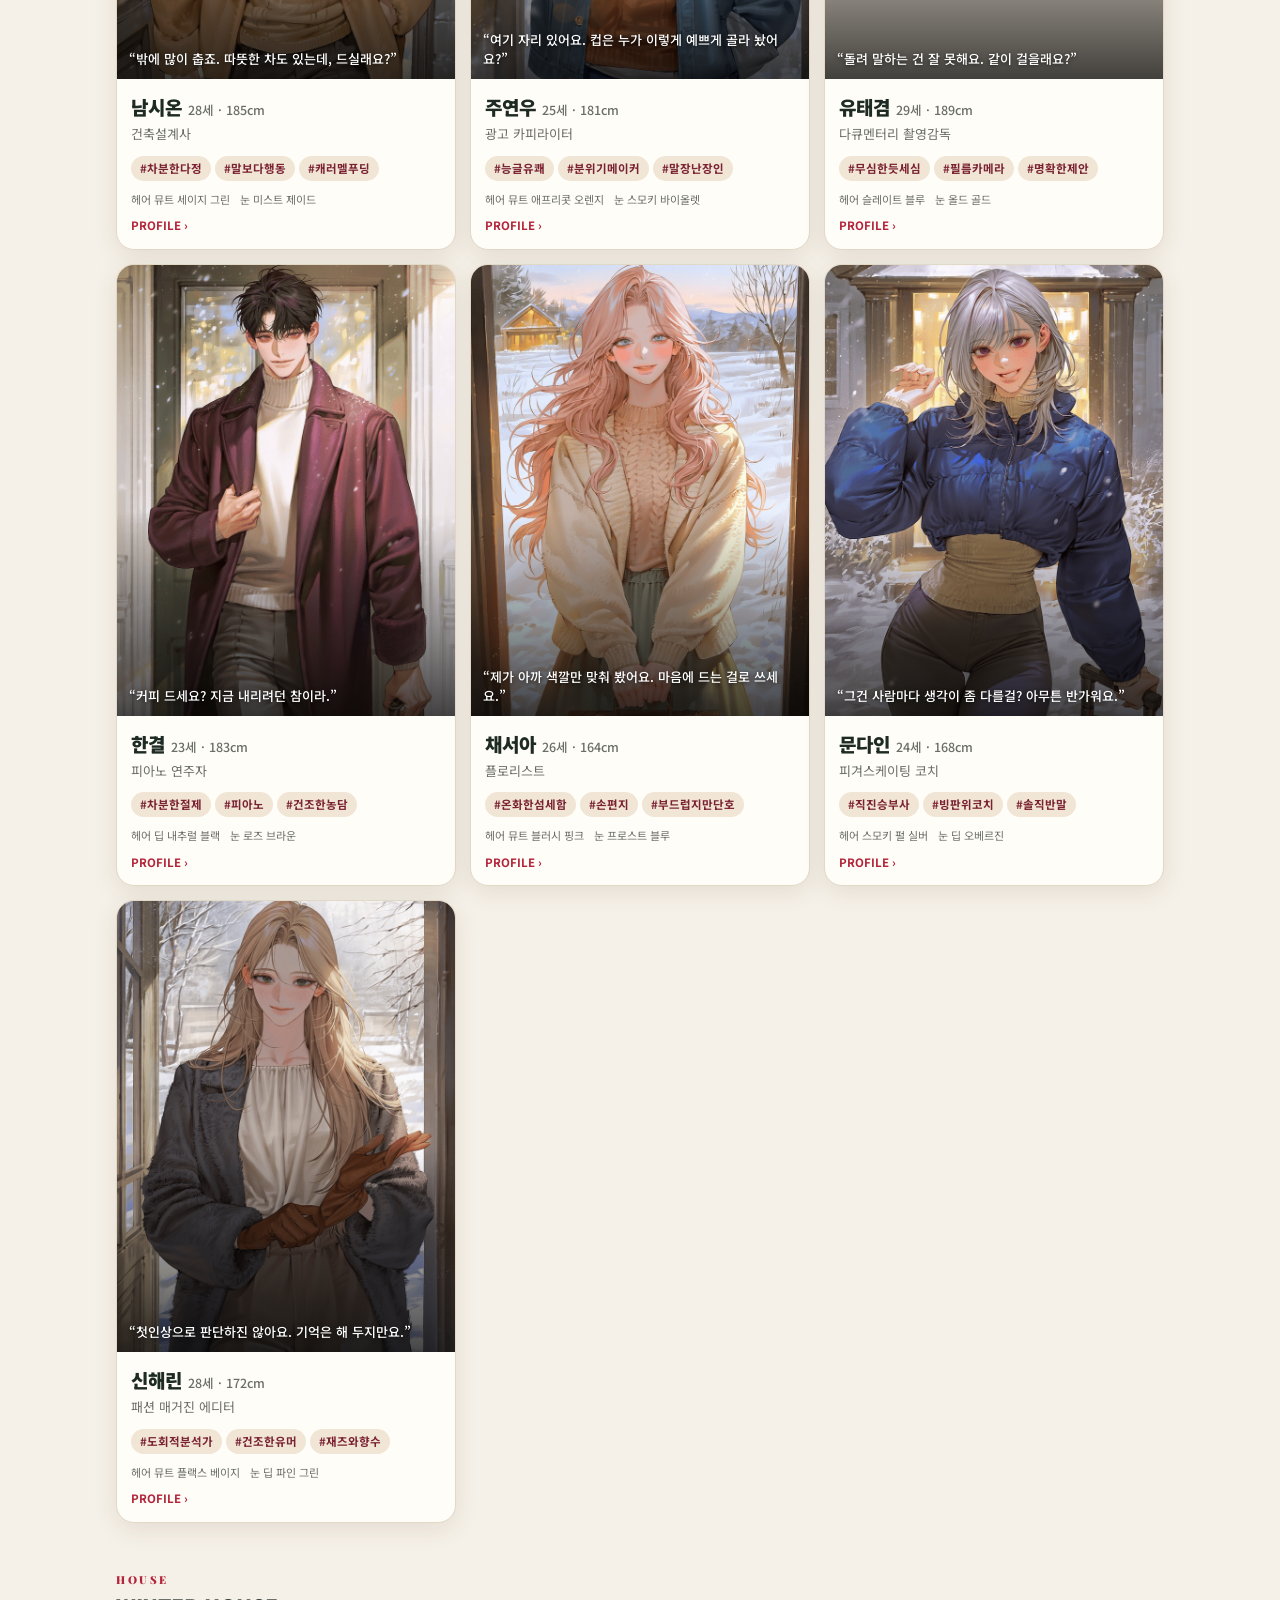
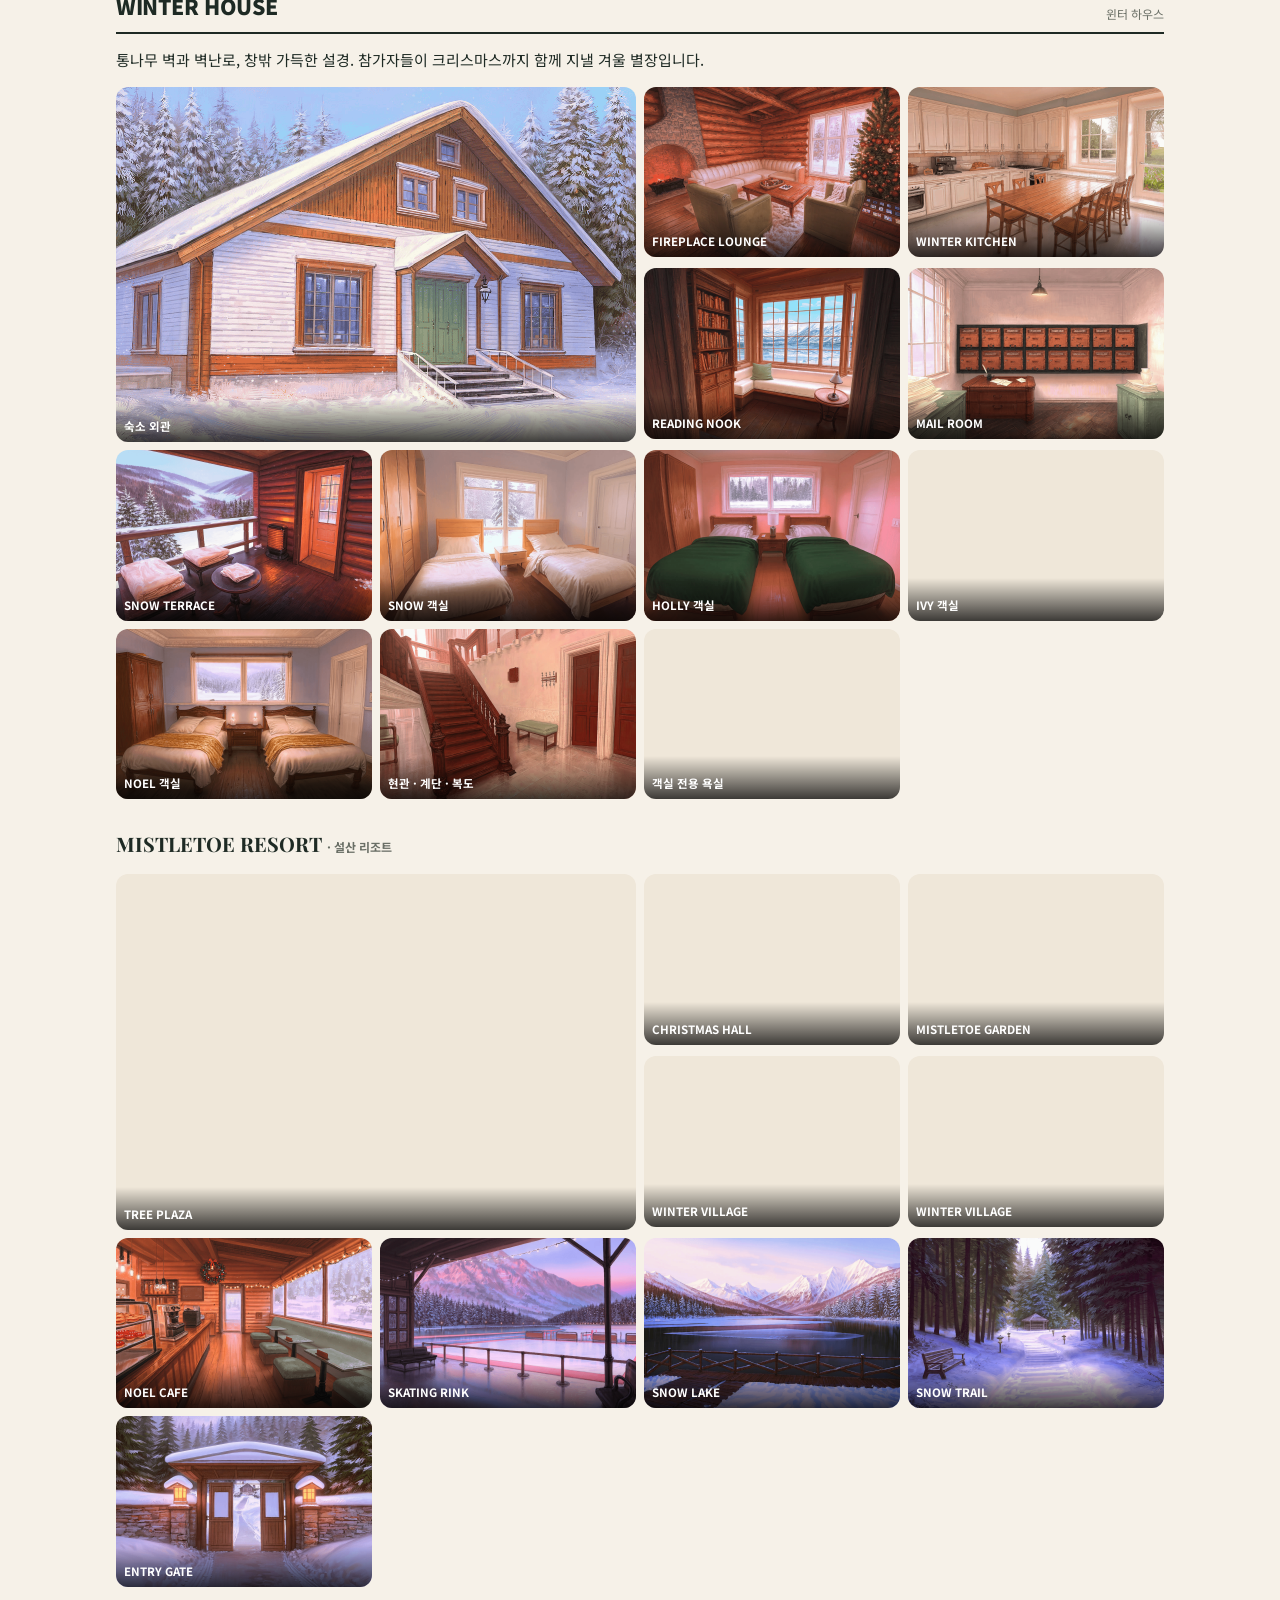
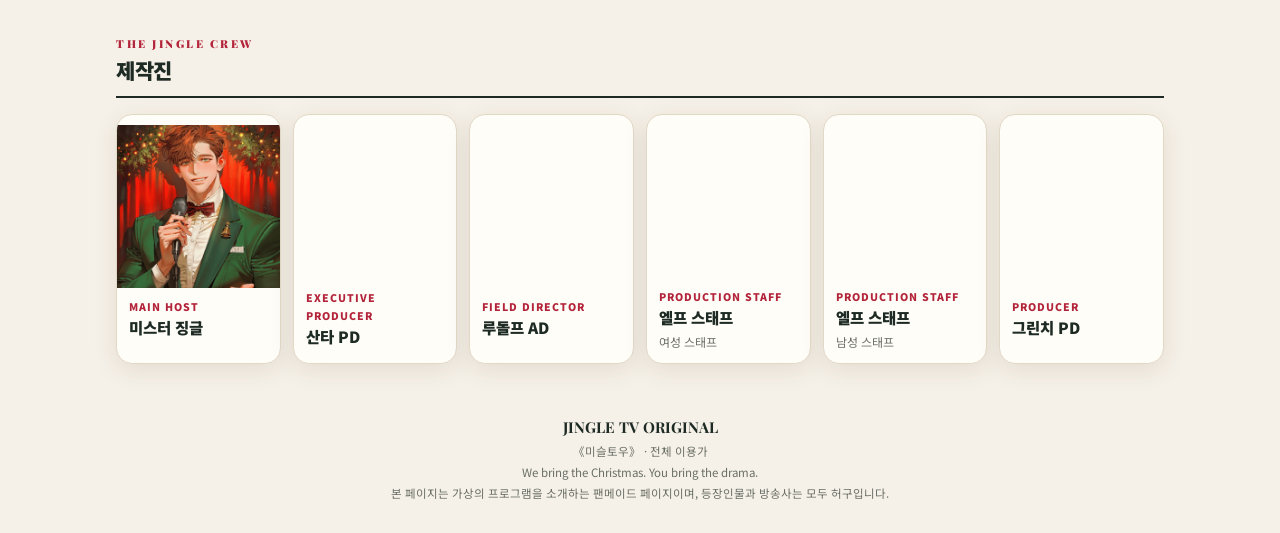
==== commit af1d21ba: "시즌별 공식 티저 분리 (인터뷰·첫인상·출연진 그리드 구성) Co-Authored-By: Claude Opus 5.5 <noreply@anthropic.com>" ====
--- a/index.html
+++ b/index.html
@@ -526,6 +526,7 @@
   var d=D[key];cur=d;
   document.body.setAttribute('data-season',key);
   document.title=(key==='s1'?'미슬토우':'미슬토우 : AFTER DARK')+' · JINGLE TV';
+  var tz=document.querySelector('.gnb a.tz');if(tz)tz.setAttribute('href','teaser-'+key+'.html');
   [].forEach.call(document.querySelectorAll('.sbtn'),function(b){var on=b.getAttribute('data-s')===key;b.classList.toggle('on',on);b.setAttribute('aria-selected',on)});
   try{history.replaceState(null,'','#'+key)}catch(e){}
 
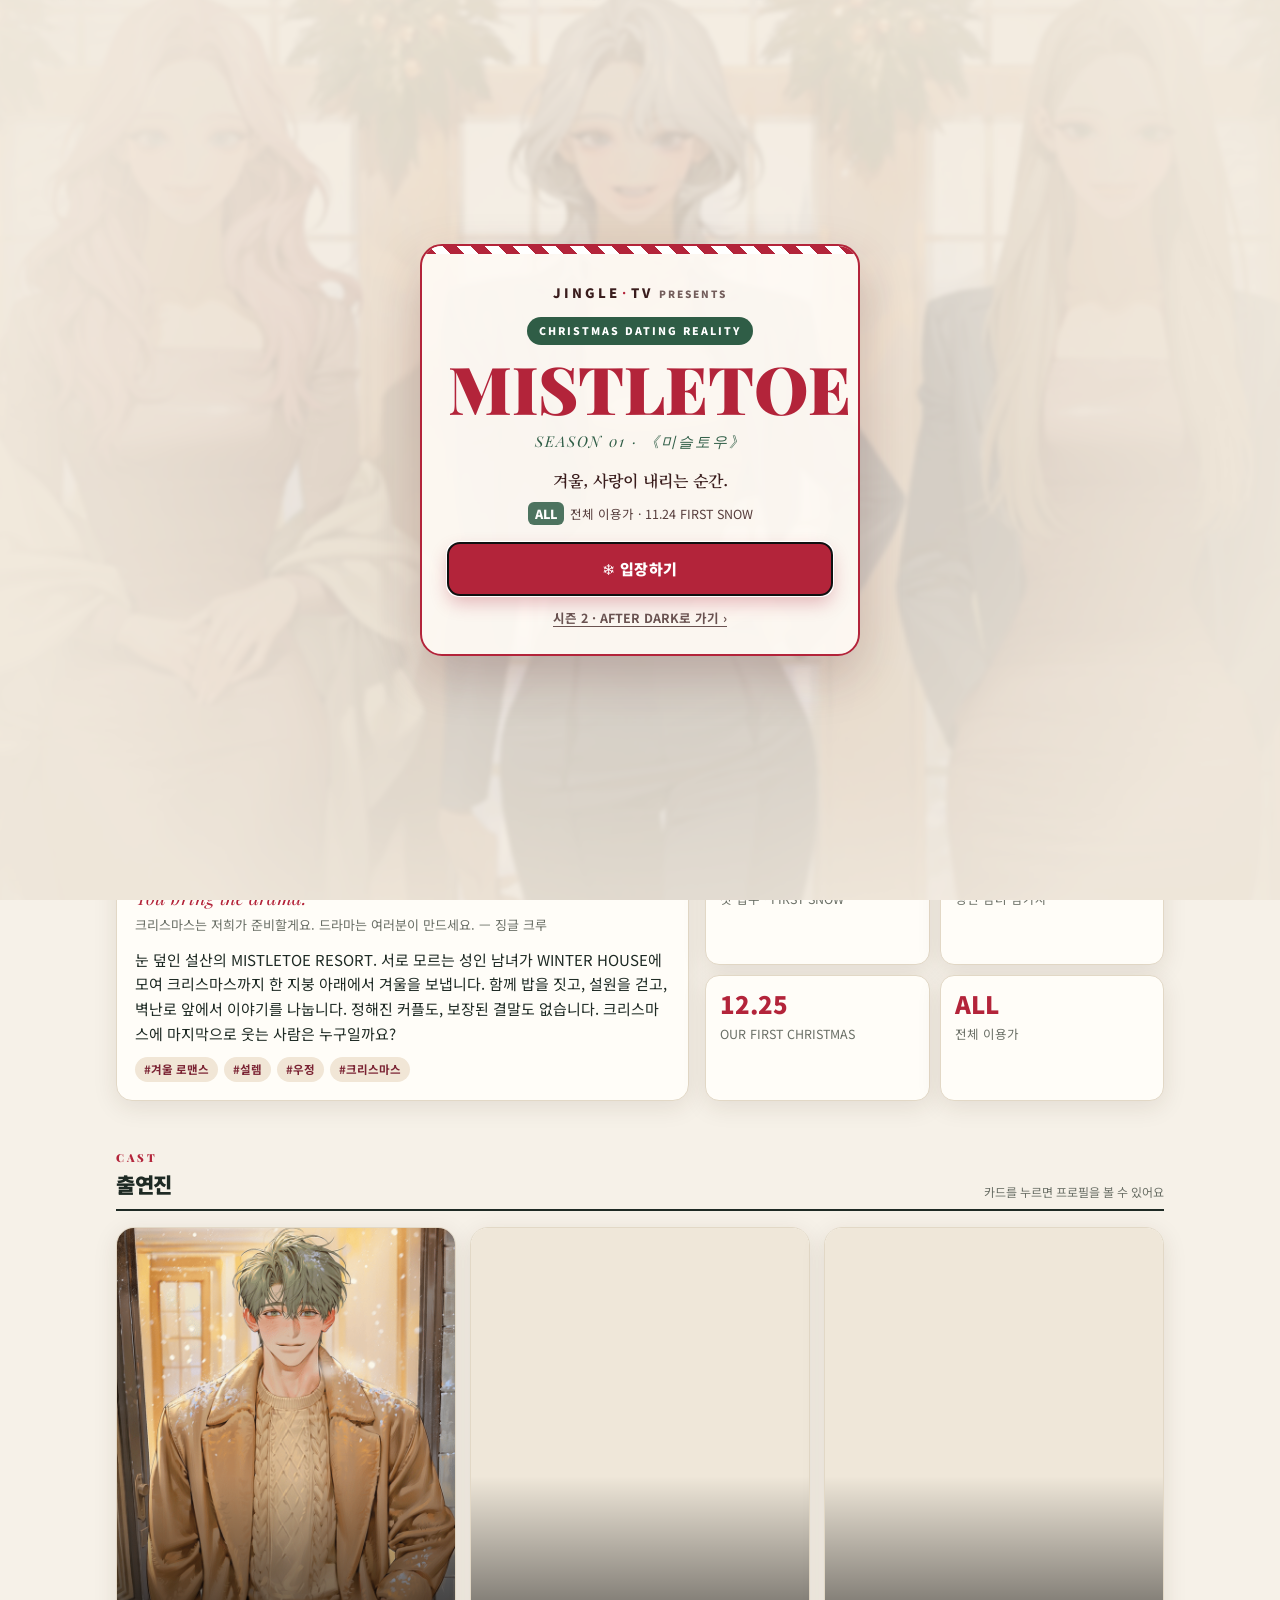
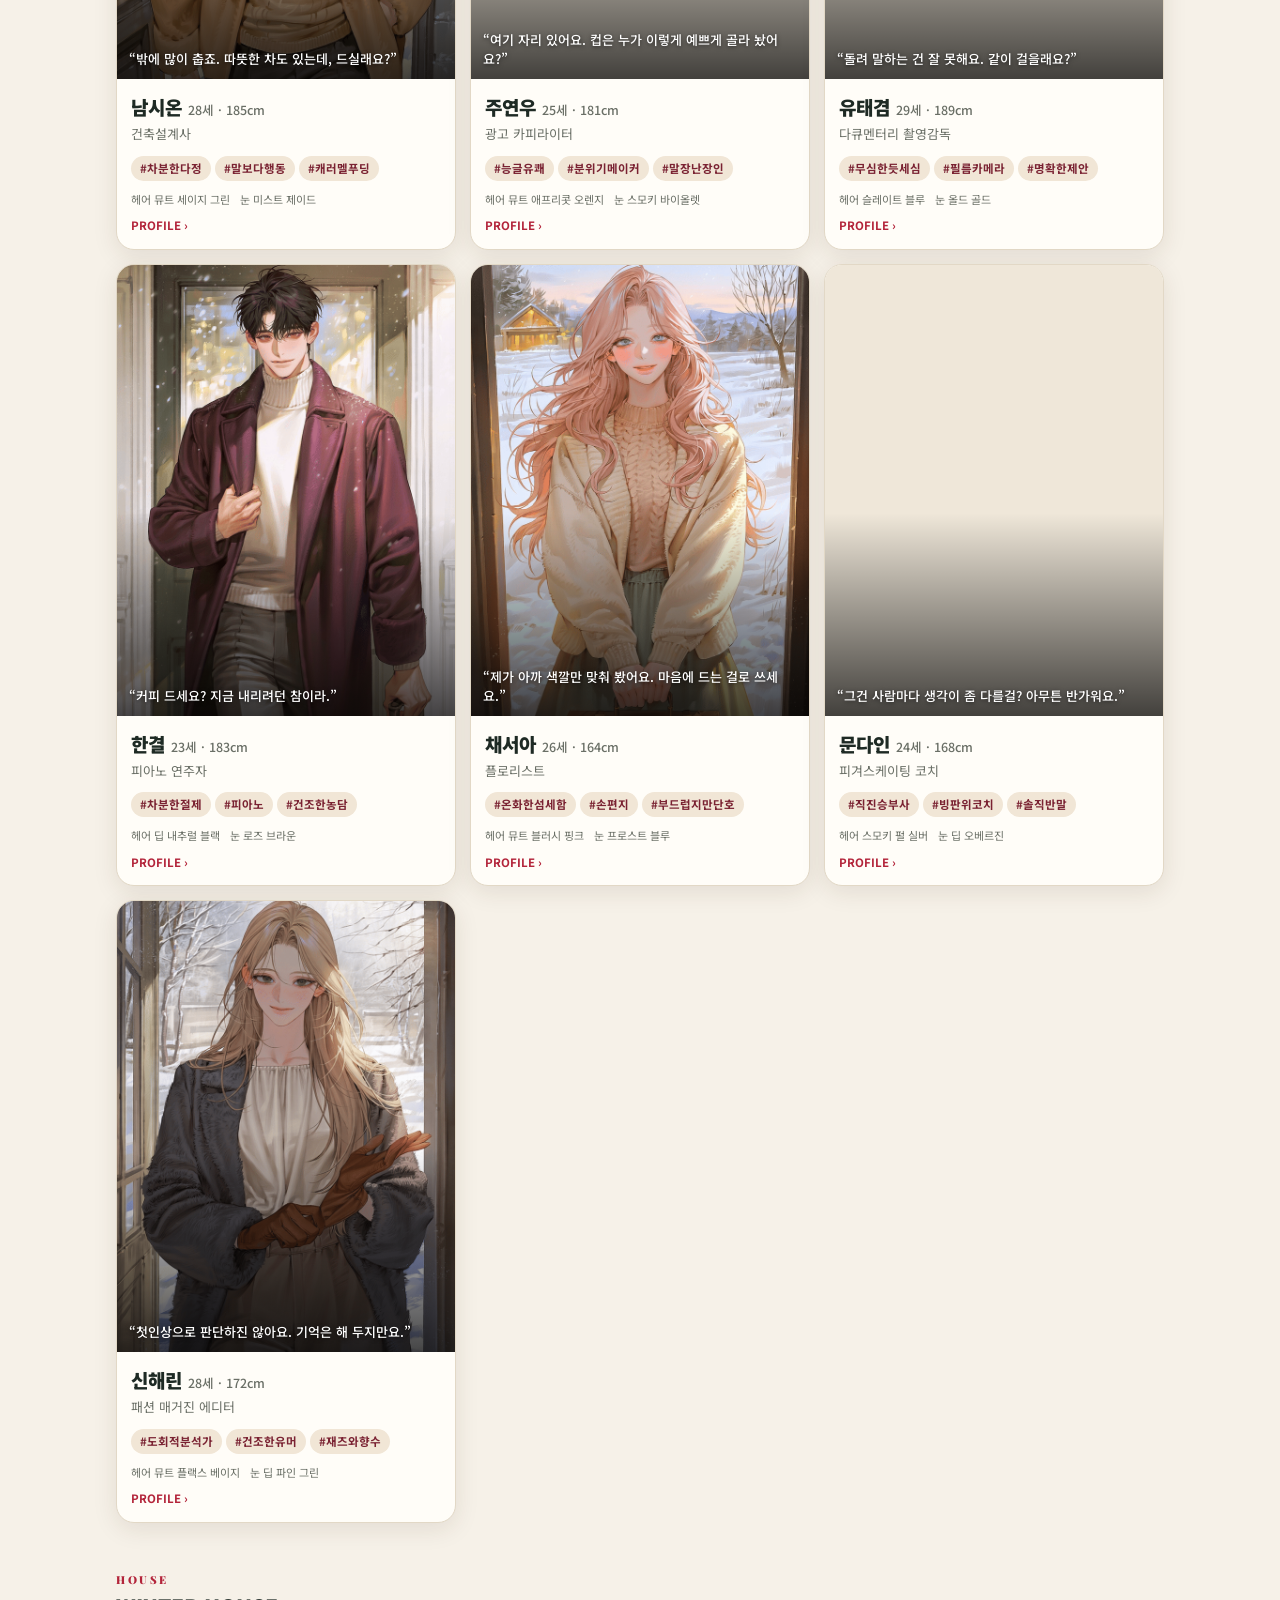
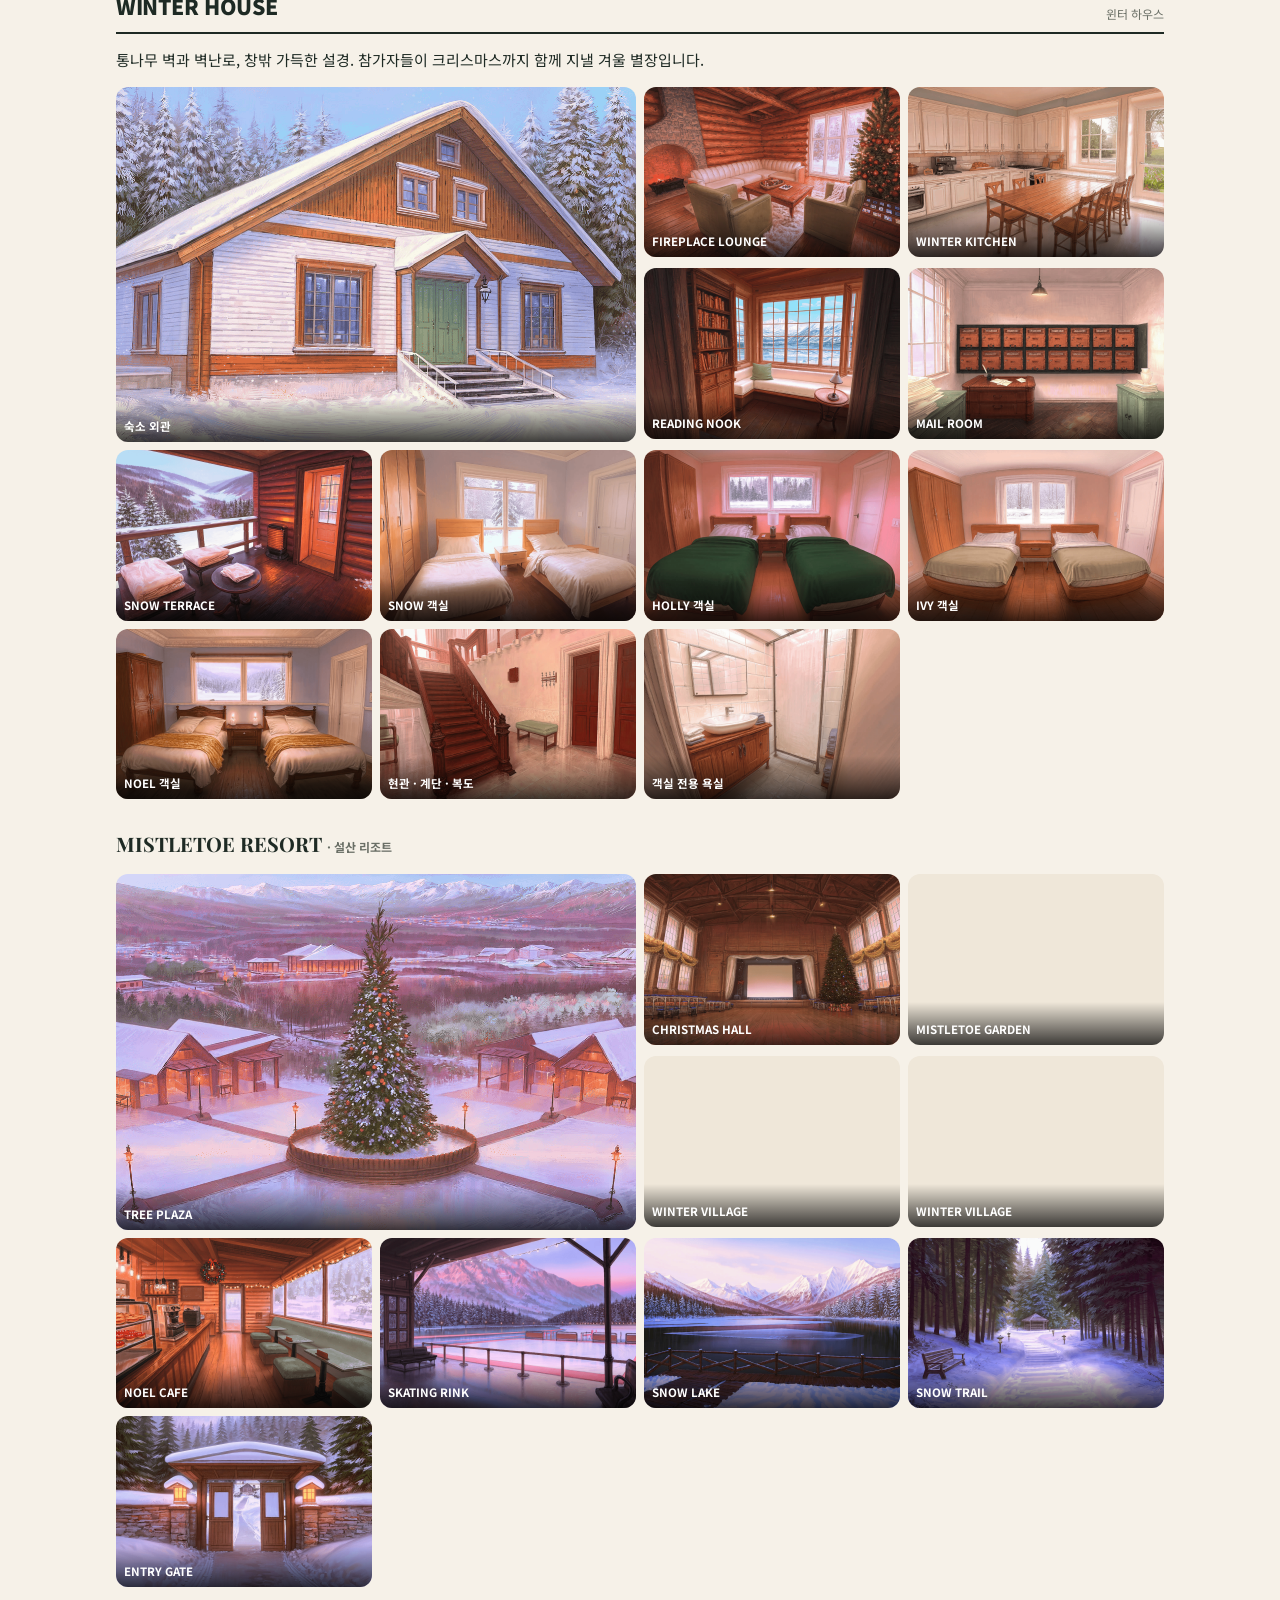
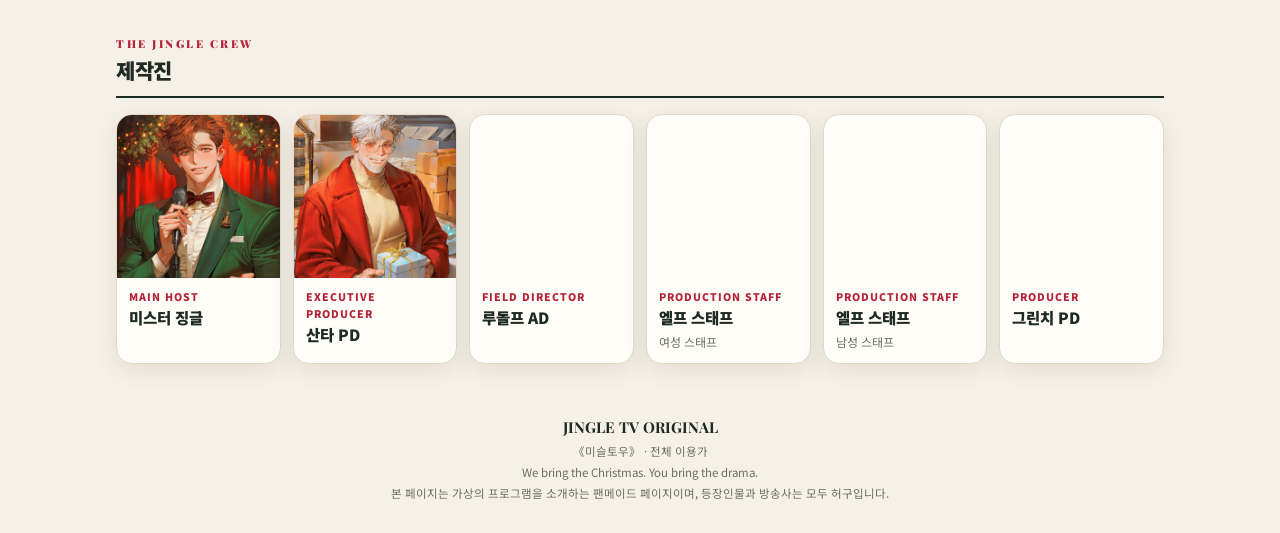
==== commit 40f518b3: "Fix top gap above cast/crew card photos Co-Authored-By: Claude Opus 5.5 <noreply@anthropic.com>" ====
--- a/index.html
+++ b/index.html
@@ -122,10 +122,10 @@
 
 /* cast */
 .cast{display:grid;grid-template-columns:repeat(3,1fr);gap:14px;margin-top:16px}
-.cc{position:relative;background:var(--card);border:1px solid var(--line);border-radius:18px;overflow:hidden;cursor:pointer;box-shadow:var(--shadow);transition:transform .25s,box-shadow .25s;text-align:left;padding:0}
+.cc{position:relative;background:var(--card);border:1px solid var(--line);border-radius:18px;overflow:hidden;cursor:pointer;box-shadow:var(--shadow);transition:transform .25s,box-shadow .25s;text-align:left;padding:0;display:flex;flex-direction:column;justify-content:flex-start;align-items:stretch}
 .cc:hover{transform:translateY(-4px)}
-.cc .im{aspect-ratio:3/4;overflow:hidden;background:var(--bg2);position:relative}
-.cc img{width:100%;height:100%;object-fit:cover;object-position:center 18%;transition:transform .6s}
+.cc .im{aspect-ratio:3/4;overflow:hidden;background:var(--bg2);position:relative;width:100%;flex:none}
+.cc img{width:100%;height:100%;object-fit:cover;object-position:center 18%;transition:transform .6s;display:block}
 .cc:hover img{transform:scale(1.05)}
 .cc .im:after{content:"";position:absolute;inset:auto 0 0 0;height:45%;background:linear-gradient(180deg,transparent,rgba(0,0,0,.72))}
 .cc .quote{position:absolute;left:12px;right:12px;bottom:10px;z-index:2;color:#fff;font-size:13px;font-weight:500;line-height:1.45;text-shadow:0 1px 4px rgba(0,0,0,.6)}
@@ -208,9 +208,9 @@
 
 /* crew */
 .crew{display:grid;grid-template-columns:repeat(6,1fr);gap:12px;margin-top:16px}
-.cr{background:var(--card);border:1px solid var(--line);border-radius:16px;overflow:hidden;cursor:pointer;padding:0;text-align:left;box-shadow:var(--shadow)}
-.cr .im{aspect-ratio:1/1;overflow:hidden}
-.cr img{width:100%;height:100%;object-fit:cover;object-position:center 15%}
+.cr{background:var(--card);border:1px solid var(--line);border-radius:16px;overflow:hidden;cursor:pointer;padding:0;text-align:left;box-shadow:var(--shadow);display:flex;flex-direction:column;justify-content:flex-start;align-items:stretch}
+.cr .im{aspect-ratio:1/1;overflow:hidden;width:100%;flex:none}
+.cr img{width:100%;height:100%;object-fit:cover;object-position:center 15%;display:block}
 .cr .tx{padding:10px 12px 12px}
 .cr .ro{font-size:10.5px;font-weight:900;letter-spacing:1px;color:var(--acc)}
 .cr .n{font-size:15.5px;font-weight:900}
